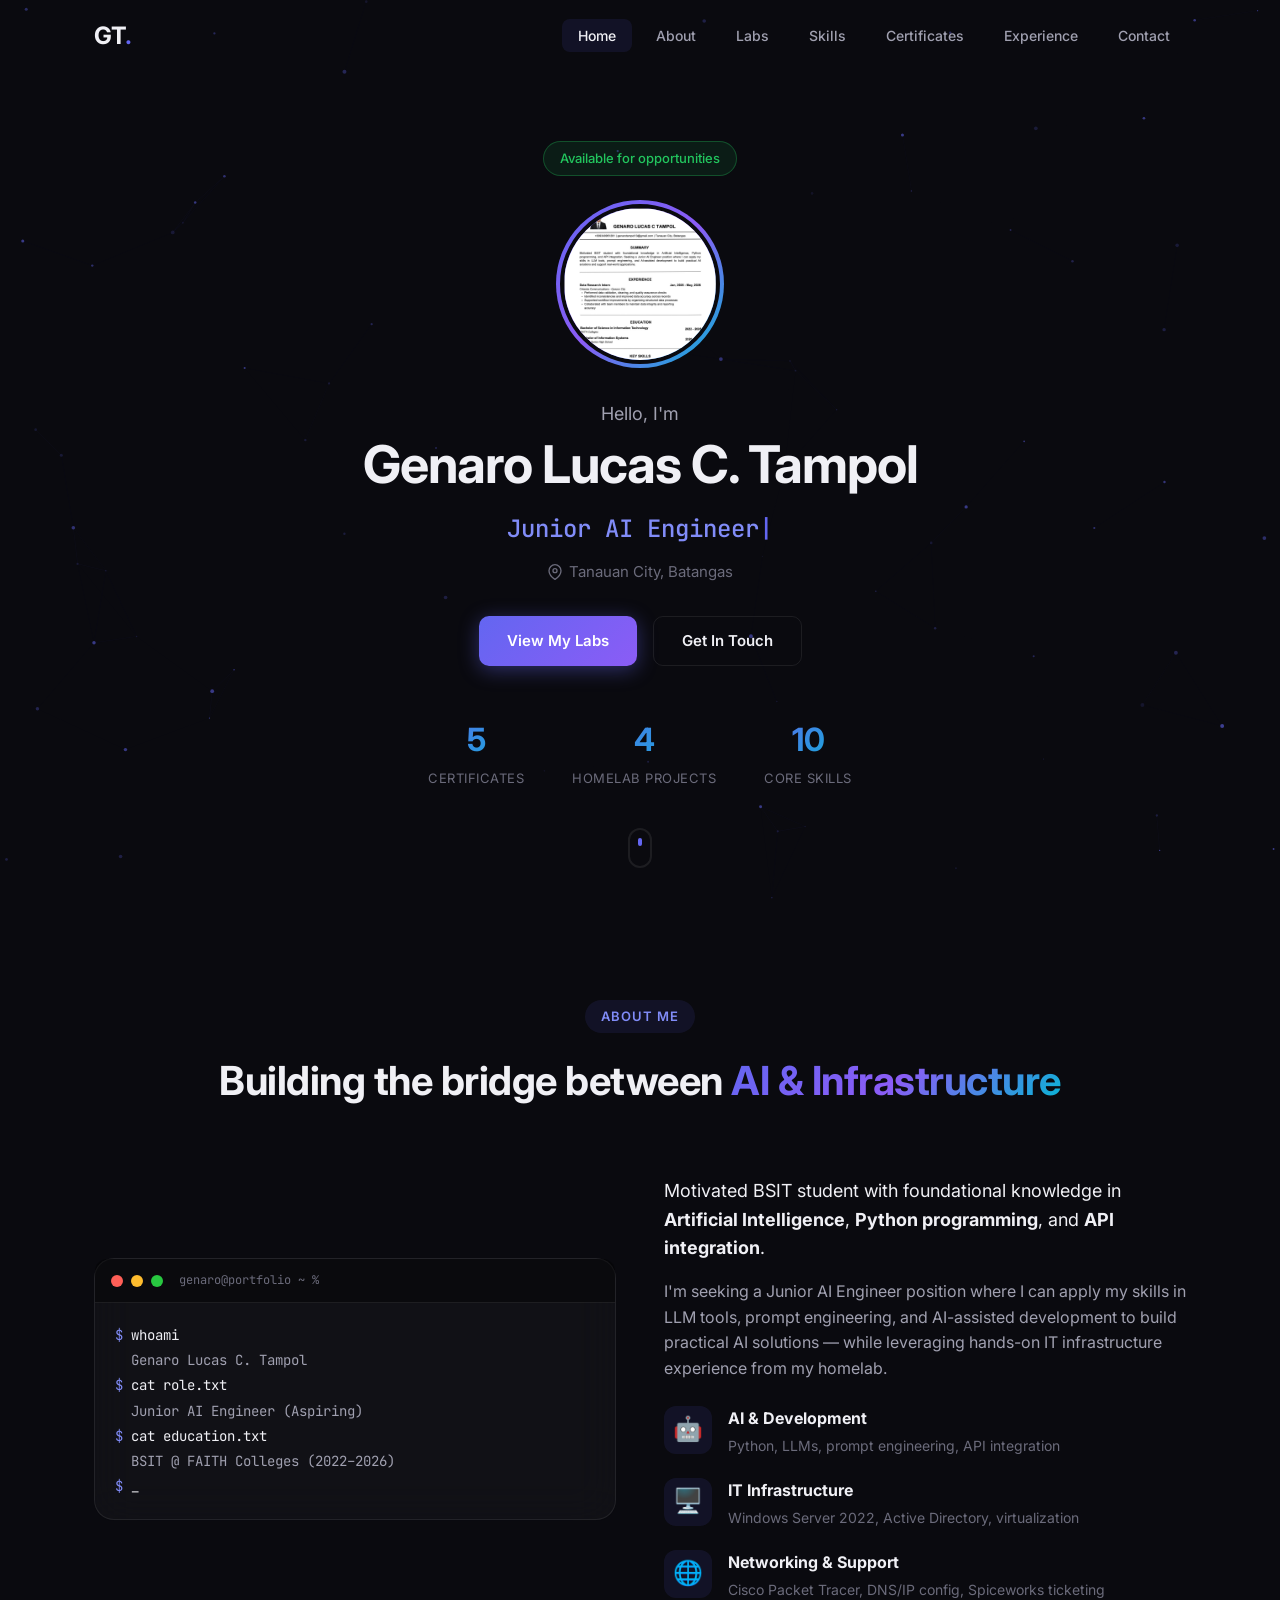
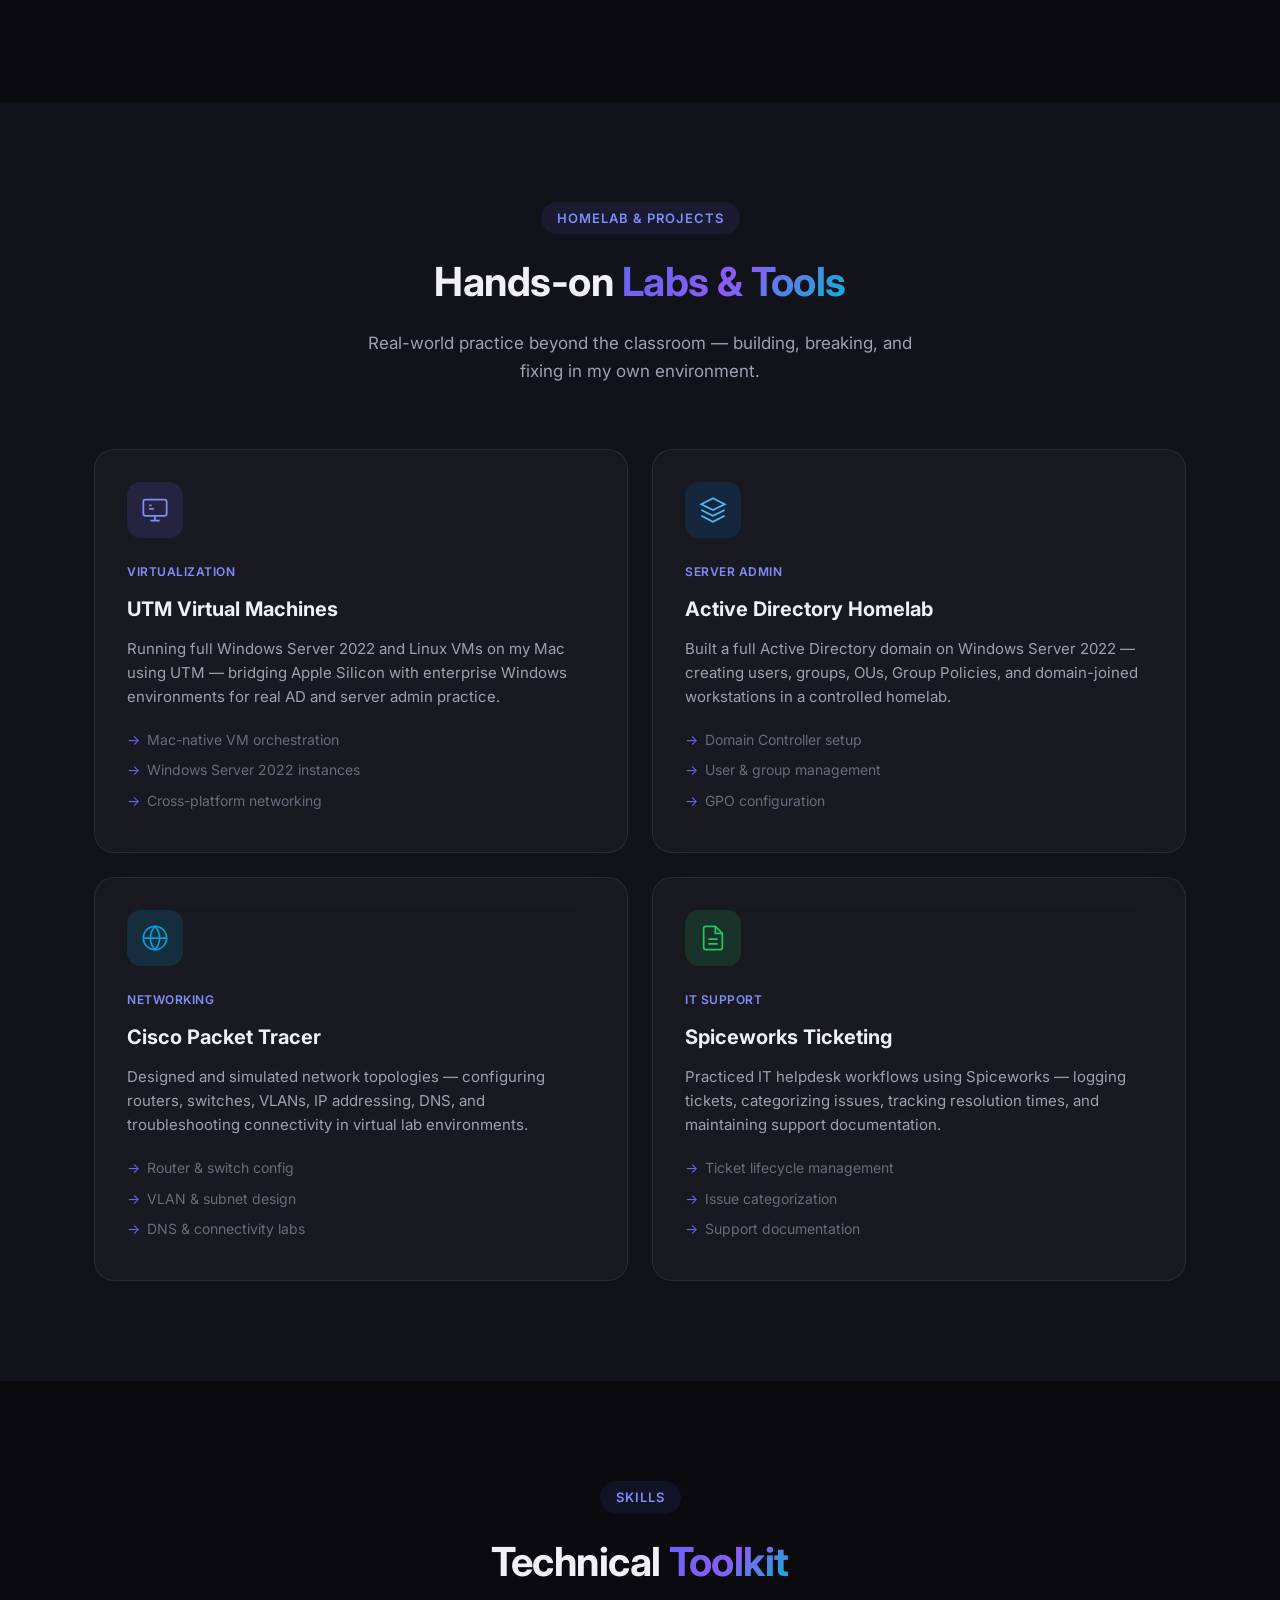
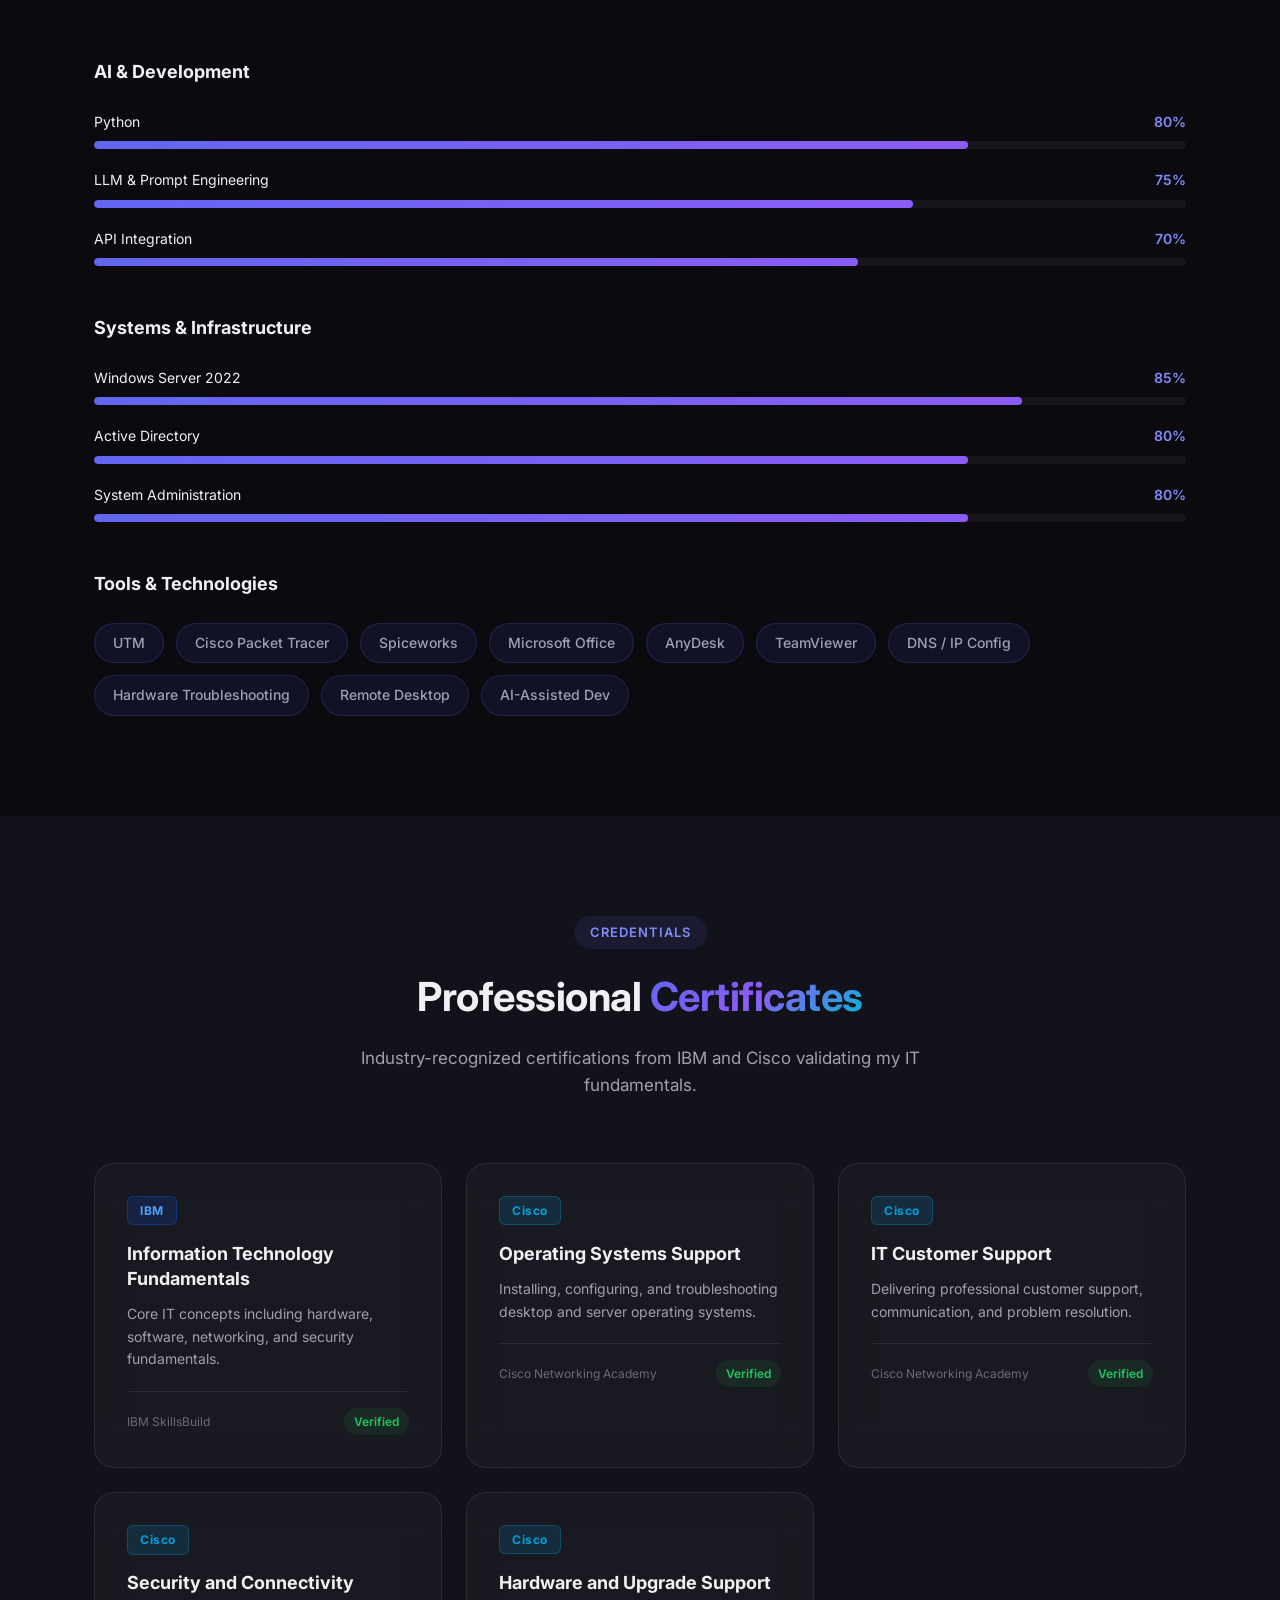
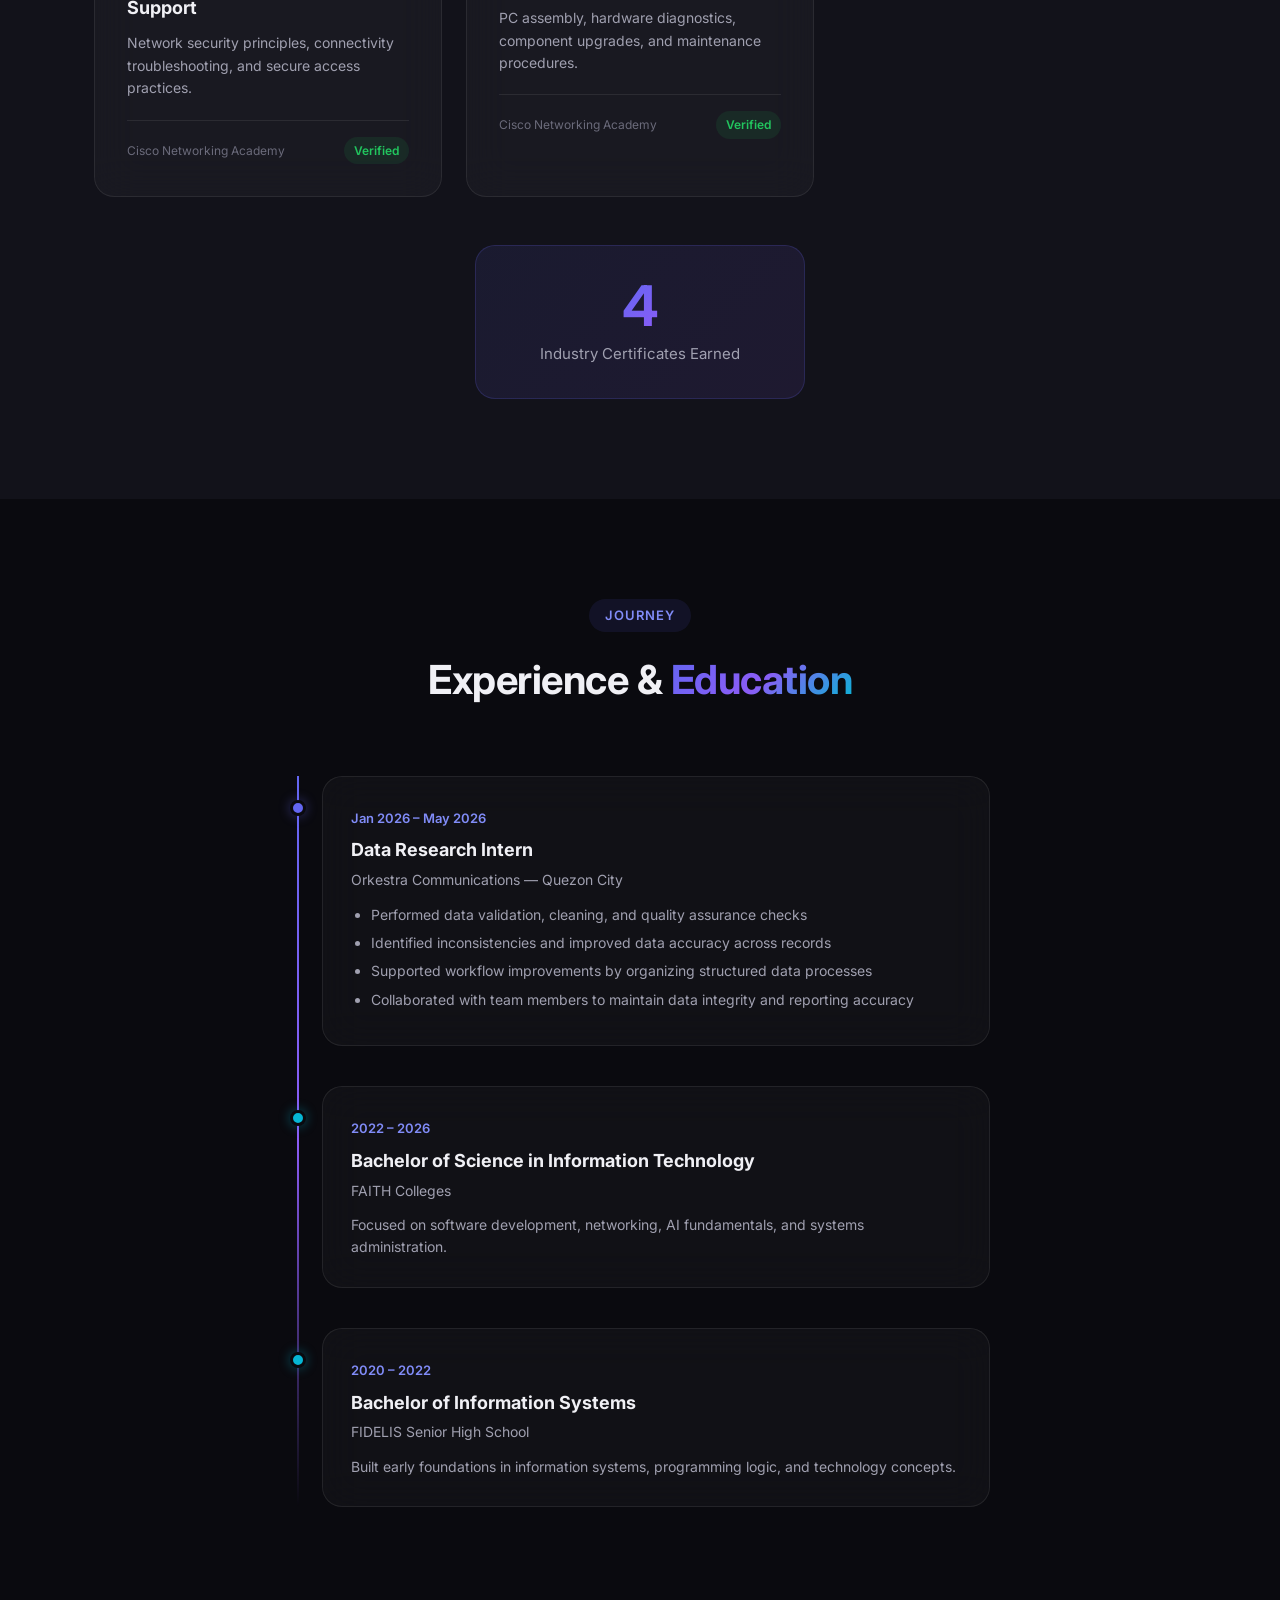
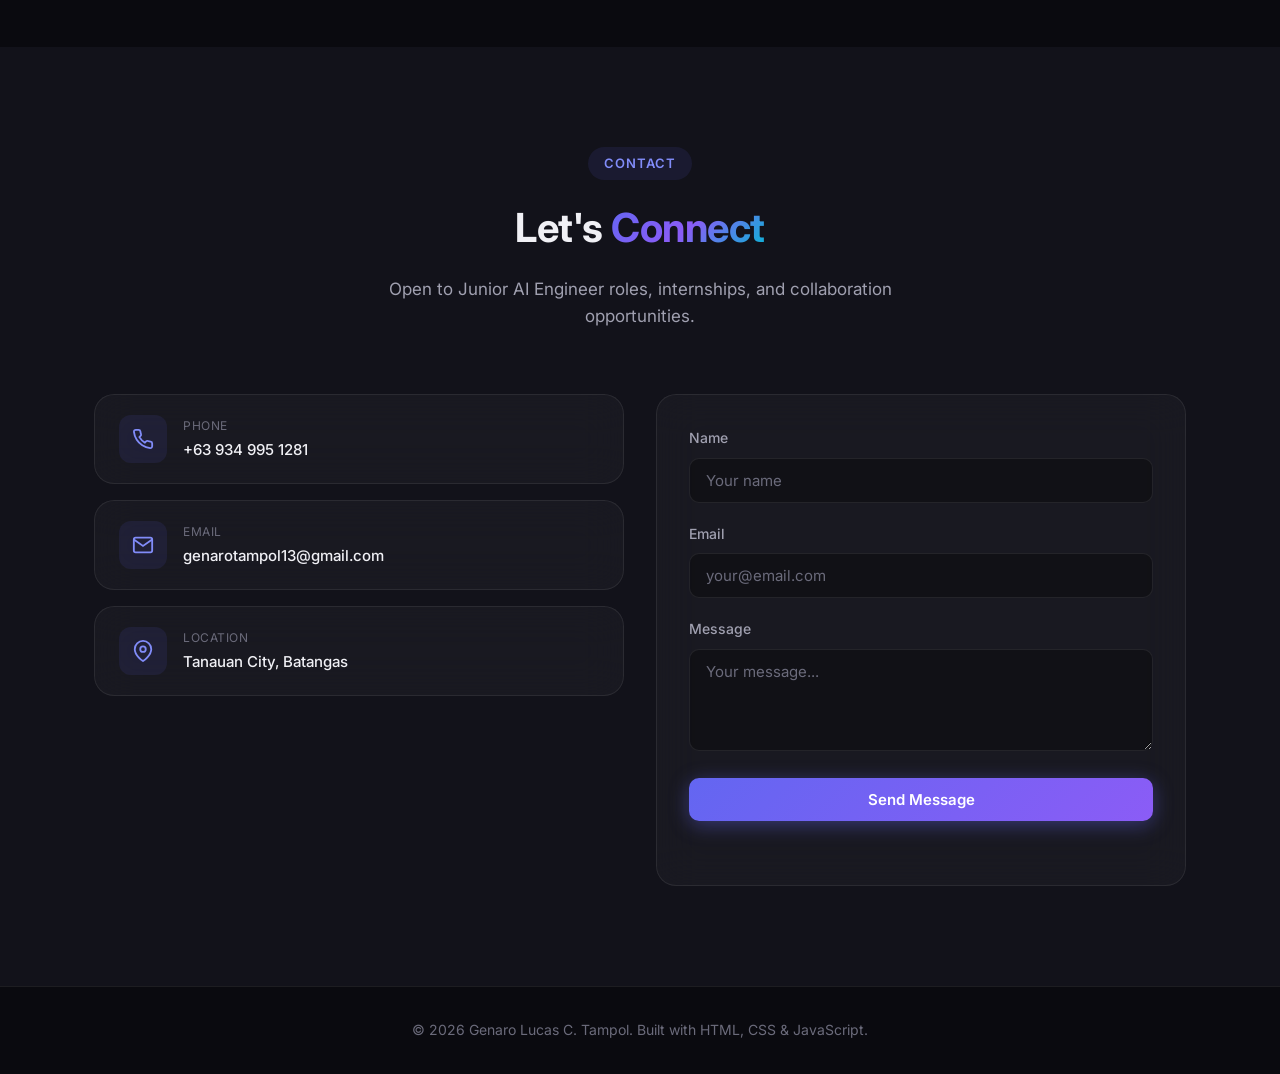
==== index.html @ b9c0cc59 "Add personal portfolio website. Portfolio for Junior AI Engineer role with homelab projects, certifi" ====
<!DOCTYPE html>
<html lang="en">
<head>
  <meta charset="UTF-8">
  <meta name="viewport" content="width=device-width, initial-scale=1.0">
  <meta name="description" content="Portfolio of Genaro Lucas C. Tampol — BSIT student & aspiring Junior AI Engineer specializing in AI, IT infrastructure, and homelab projects.">
  <title>Genaro Tampol | Junior AI Engineer</title>
  <link rel="preconnect" href="https://fonts.googleapis.com">
  <link rel="preconnect" href="https://fonts.gstatic.com" crossorigin>
  <link href="https://fonts.googleapis.com/css2?family=Inter:wght@300;400;500;600;700&family=JetBrains+Mono:wght@400;500&display=swap" rel="stylesheet">
  <link rel="stylesheet" href="css/style.css">
</head>
<body>
  <canvas id="particles" aria-hidden="true"></canvas>

  <nav class="navbar" id="navbar">
    <div class="nav-container">
      <a href="#home" class="nav-logo">GT<span class="accent">.</span></a>
      <button class="nav-toggle" id="navToggle" aria-label="Toggle navigation" aria-expanded="false">
        <span></span>
        <span></span>
        <span></span>
      </button>
      <ul class="nav-links" id="navLinks">
        <li><a href="#home" class="nav-link active">Home</a></li>
        <li><a href="#about" class="nav-link">About</a></li>
        <li><a href="#labs" class="nav-link">Labs</a></li>
        <li><a href="#skills" class="nav-link">Skills</a></li>
        <li><a href="#certificates" class="nav-link">Certificates</a></li>
        <li><a href="#experience" class="nav-link">Experience</a></li>
        <li><a href="#contact" class="nav-link">Contact</a></li>
      </ul>
    </div>
  </nav>

  <main>
    <!-- Hero -->
    <section id="home" class="hero">
      <div class="hero-content">
        <div class="hero-badge reveal">Available for opportunities</div>
        <div class="hero-profile reveal">
          <div class="profile-ring">
            <img src="images/profile.png" alt="Genaro Lucas C. Tampol" class="profile-img" width="160" height="160">
          </div>
        </div>
        <p class="hero-greeting reveal">Hello, I'm</p>
        <h1 class="hero-name reveal">Genaro Lucas C. Tampol</h1>
        <div class="hero-typed reveal">
          <span id="typedText"></span><span class="cursor">|</span>
        </div>
        <p class="hero-location reveal">
          <svg width="16" height="16" viewBox="0 0 24 24" fill="none" stroke="currentColor" stroke-width="2" aria-hidden="true"><path d="M21 10c0 7-9 13-9 13s-9-6-9-13a9 9 0 0 1 18 0z"/><circle cx="12" cy="10" r="3"/></svg>
          Tanauan City, Batangas
        </p>
        <div class="hero-cta reveal">
          <a href="#labs" class="btn btn-primary">View My Labs</a>
          <a href="#contact" class="btn btn-outline">Get In Touch</a>
        </div>
        <div class="hero-stats reveal">
          <div class="stat">
            <span class="stat-number" data-count="5">0</span>
            <span class="stat-label">Certificates</span>
          </div>
          <div class="stat">
            <span class="stat-number" data-count="4">0</span>
            <span class="stat-label">Homelab Projects</span>
          </div>
          <div class="stat">
            <span class="stat-number" data-count="10">0</span>
            <span class="stat-label">Core Skills</span>
          </div>
        </div>
      </div>
      <a href="#about" class="scroll-indicator" aria-label="Scroll to about section">
        <span></span>
      </a>
    </section>

    <!-- About -->
    <section id="about" class="section">
      <div class="container">
        <div class="section-header reveal">
          <span class="section-tag">About Me</span>
          <h2 class="section-title">Building the bridge between <span class="gradient-text">AI &amp; Infrastructure</span></h2>
        </div>
        <div class="about-grid">
          <div class="about-card glass reveal">
            <div class="terminal">
              <div class="terminal-header">
                <span class="dot red"></span>
                <span class="dot yellow"></span>
                <span class="dot green"></span>
                <span class="terminal-title">genaro@portfolio ~ %</span>
              </div>
              <div class="terminal-body" id="terminalBody">
                <p><span class="prompt">$</span> whoami</p>
                <p class="output">Genaro Lucas C. Tampol</p>
                <p><span class="prompt">$</span> cat role.txt</p>
                <p class="output">Junior AI Engineer (Aspiring)</p>
                <p><span class="prompt">$</span> cat education.txt</p>
                <p class="output">BSIT @ FAITH Colleges (2022–2026)</p>
                <p><span class="prompt">$</span> <span class="blink">_</span></p>
              </div>
            </div>
          </div>
          <div class="about-text reveal">
            <p class="lead">
              Motivated BSIT student with foundational knowledge in <strong>Artificial Intelligence</strong>,
              <strong>Python programming</strong>, and <strong>API integration</strong>.
            </p>
            <p>
              I'm seeking a Junior AI Engineer position where I can apply my skills in
              LLM tools, prompt engineering, and AI-assisted development to build practical
              AI solutions — while leveraging hands-on IT infrastructure experience from my homelab.
            </p>
            <div class="about-highlights">
              <div class="highlight-item">
                <div class="highlight-icon">🤖</div>
                <div>
                  <h4>AI &amp; Development</h4>
                  <p>Python, LLMs, prompt engineering, API integration</p>
                </div>
              </div>
              <div class="highlight-item">
                <div class="highlight-icon">🖥️</div>
                <div>
                  <h4>IT Infrastructure</h4>
                  <p>Windows Server 2022, Active Directory, virtualization</p>
                </div>
              </div>
              <div class="highlight-item">
                <div class="highlight-icon">🌐</div>
                <div>
                  <h4>Networking &amp; Support</h4>
                  <p>Cisco Packet Tracer, DNS/IP config, Spiceworks ticketing</p>
                </div>
              </div>
            </div>
          </div>
        </div>
      </div>
    </section>

    <!-- Labs / Projects -->
    <section id="labs" class="section section-alt">
      <div class="container">
        <div class="section-header reveal">
          <span class="section-tag">Homelab &amp; Projects</span>
          <h2 class="section-title">Hands-on <span class="gradient-text">Labs &amp; Tools</span></h2>
          <p class="section-desc">Real-world practice beyond the classroom — building, breaking, and fixing in my own environment.</p>
        </div>
        <div class="labs-grid">
          <article class="lab-card glass reveal" data-tilt>
            <div class="lab-icon utm">
              <svg viewBox="0 0 24 24" fill="none" stroke="currentColor" stroke-width="1.5" aria-hidden="true"><rect x="2" y="3" width="20" height="14" rx="2"/><path d="M8 21h8M12 17v4"/><path d="M7 8h2M7 11h4"/></svg>
            </div>
            <span class="lab-tag">Virtualization</span>
            <h3>UTM Virtual Machines</h3>
            <p>Running full Windows Server 2022 and Linux VMs on my Mac using UTM — bridging Apple Silicon with enterprise Windows environments for real AD and server admin practice.</p>
            <ul class="lab-features">
              <li>Mac-native VM orchestration</li>
              <li>Windows Server 2022 instances</li>
              <li>Cross-platform networking</li>
            </ul>
          </article>

          <article class="lab-card glass reveal" data-tilt>
            <div class="lab-icon ad">
              <svg viewBox="0 0 24 24" fill="none" stroke="currentColor" stroke-width="1.5" aria-hidden="true"><path d="M12 2L2 7l10 5 10-5-10-5z"/><path d="M2 17l10 5 10-5M2 12l10 5 10-5"/></svg>
            </div>
            <span class="lab-tag">Server Admin</span>
            <h3>Active Directory Homelab</h3>
            <p>Built a full Active Directory domain on Windows Server 2022 — creating users, groups, OUs, Group Policies, and domain-joined workstations in a controlled homelab.</p>
            <ul class="lab-features">
              <li>Domain Controller setup</li>
              <li>User &amp; group management</li>
              <li>GPO configuration</li>
            </ul>
          </article>

          <article class="lab-card glass reveal" data-tilt>
            <div class="lab-icon cisco">
              <svg viewBox="0 0 24 24" fill="none" stroke="currentColor" stroke-width="1.5" aria-hidden="true"><circle cx="12" cy="12" r="10"/><path d="M2 12h20M12 2a15.3 15.3 0 0 1 4 10 15.3 15.3 0 0 1-4 10 15.3 15.3 0 0 1-4-10 15.3 15.3 0 0 1 4-10z"/></svg>
            </div>
            <span class="lab-tag">Networking</span>
            <h3>Cisco Packet Tracer</h3>
            <p>Designed and simulated network topologies — configuring routers, switches, VLANs, IP addressing, DNS, and troubleshooting connectivity in virtual lab environments.</p>
            <ul class="lab-features">
              <li>Router &amp; switch config</li>
              <li>VLAN &amp; subnet design</li>
              <li>DNS &amp; connectivity labs</li>
            </ul>
          </article>

          <article class="lab-card glass reveal" data-tilt>
            <div class="lab-icon spiceworks">
              <svg viewBox="0 0 24 24" fill="none" stroke="currentColor" stroke-width="1.5" aria-hidden="true"><path d="M14 2H6a2 2 0 0 0-2 2v16a2 2 0 0 0 2 2h12a2 2 0 0 0 2-2V8z"/><polyline points="14 2 14 8 20 8"/><line x1="16" y1="13" x2="8" y2="13"/><line x1="16" y1="17" x2="8" y2="17"/></svg>
            </div>
            <span class="lab-tag">IT Support</span>
            <h3>Spiceworks Ticketing</h3>
            <p>Practiced IT helpdesk workflows using Spiceworks — logging tickets, categorizing issues, tracking resolution times, and maintaining support documentation.</p>
            <ul class="lab-features">
              <li>Ticket lifecycle management</li>
              <li>Issue categorization</li>
              <li>Support documentation</li>
            </ul>
          </article>
        </div>
      </div>
    </section>

    <!-- Skills -->
    <section id="skills" class="section">
      <div class="container">
        <div class="section-header reveal">
          <span class="section-tag">Skills</span>
          <h2 class="section-title">Technical <span class="gradient-text">Toolkit</span></h2>
        </div>
        <div class="skills-wrapper">
          <div class="skill-category reveal">
            <h3>AI &amp; Development</h3>
            <div class="skill-bars">
              <div class="skill-bar" data-skill="Python" data-percent="80">
                <div class="skill-info"><span>Python</span><span>80%</span></div>
                <div class="skill-track"><div class="skill-fill"></div></div>
              </div>
              <div class="skill-bar" data-skill="LLM & Prompt Engineering" data-percent="75">
                <div class="skill-info"><span>LLM &amp; Prompt Engineering</span><span>75%</span></div>
                <div class="skill-track"><div class="skill-fill"></div></div>
              </div>
              <div class="skill-bar" data-skill="API Integration" data-percent="70">
                <div class="skill-info"><span>API Integration</span><span>70%</span></div>
                <div class="skill-track"><div class="skill-fill"></div></div>
              </div>
            </div>
          </div>
          <div class="skill-category reveal">
            <h3>Systems &amp; Infrastructure</h3>
            <div class="skill-bars">
              <div class="skill-bar" data-skill="Windows Server 2022" data-percent="85">
                <div class="skill-info"><span>Windows Server 2022</span><span>85%</span></div>
                <div class="skill-track"><div class="skill-fill"></div></div>
              </div>
              <div class="skill-bar" data-skill="Active Directory" data-percent="80">
                <div class="skill-info"><span>Active Directory</span><span>80%</span></div>
                <div class="skill-track"><div class="skill-fill"></div></div>
              </div>
              <div class="skill-bar" data-skill="System Administration" data-percent="80">
                <div class="skill-info"><span>System Administration</span><span>80%</span></div>
                <div class="skill-track"><div class="skill-fill"></div></div>
              </div>
            </div>
          </div>
          <div class="skill-pills reveal">
            <h3>Tools &amp; Technologies</h3>
            <div class="pills">
              <span class="pill">UTM</span>
              <span class="pill">Cisco Packet Tracer</span>
              <span class="pill">Spiceworks</span>
              <span class="pill">Microsoft Office</span>
              <span class="pill">AnyDesk</span>
              <span class="pill">TeamViewer</span>
              <span class="pill">DNS / IP Config</span>
              <span class="pill">Hardware Troubleshooting</span>
              <span class="pill">Remote Desktop</span>
              <span class="pill">AI-Assisted Dev</span>
            </div>
          </div>
        </div>
      </div>
    </section>

    <!-- Certificates -->
    <section id="certificates" class="section section-alt">
      <div class="container">
        <div class="section-header reveal">
          <span class="section-tag">Credentials</span>
          <h2 class="section-title">Professional <span class="gradient-text">Certificates</span></h2>
          <p class="section-desc">Industry-recognized certifications from IBM and Cisco validating my IT fundamentals.</p>
        </div>
        <div class="cert-grid">
          <article class="cert-card glass reveal" data-issuer="ibm">
            <div class="cert-badge ibm">IBM</div>
            <h3>Information Technology Fundamentals</h3>
            <p>Core IT concepts including hardware, software, networking, and security fundamentals.</p>
            <div class="cert-footer">
              <span class="cert-issuer">IBM SkillsBuild</span>
              <span class="cert-status">Verified</span>
            </div>
          </article>

          <article class="cert-card glass reveal" data-issuer="cisco">
            <div class="cert-badge cisco">Cisco</div>
            <h3>Operating Systems Support</h3>
            <p>Installing, configuring, and troubleshooting desktop and server operating systems.</p>
            <div class="cert-footer">
              <span class="cert-issuer">Cisco Networking Academy</span>
              <span class="cert-status">Verified</span>
            </div>
          </article>

          <article class="cert-card glass reveal" data-issuer="cisco">
            <div class="cert-badge cisco">Cisco</div>
            <h3>IT Customer Support</h3>
            <p>Delivering professional customer support, communication, and problem resolution.</p>
            <div class="cert-footer">
              <span class="cert-issuer">Cisco Networking Academy</span>
              <span class="cert-status">Verified</span>
            </div>
          </article>

          <article class="cert-card glass reveal" data-issuer="cisco">
            <div class="cert-badge cisco">Cisco</div>
            <h3>Security and Connectivity Support</h3>
            <p>Network security principles, connectivity troubleshooting, and secure access practices.</p>
            <div class="cert-footer">
              <span class="cert-issuer">Cisco Networking Academy</span>
              <span class="cert-status">Verified</span>
            </div>
          </article>

          <article class="cert-card glass reveal" data-issuer="cisco">
            <div class="cert-badge cisco">Cisco</div>
            <h3>Hardware and Upgrade Support</h3>
            <p>PC assembly, hardware diagnostics, component upgrades, and maintenance procedures.</p>
            <div class="cert-footer">
              <span class="cert-issuer">Cisco Networking Academy</span>
              <span class="cert-status">Verified</span>
            </div>
          </article>
        </div>
        <div class="cert-counter reveal">
          <div class="cert-counter-inner">
            <span class="cert-counter-number" data-count="5">0</span>
            <span class="cert-counter-label">Industry Certificates Earned</span>
          </div>
        </div>
      </div>
    </section>

    <!-- Experience & Education -->
    <section id="experience" class="section">
      <div class="container">
        <div class="section-header reveal">
          <span class="section-tag">Journey</span>
          <h2 class="section-title">Experience &amp; <span class="gradient-text">Education</span></h2>
        </div>
        <div class="timeline">
          <article class="timeline-item reveal">
            <div class="timeline-dot"></div>
            <div class="timeline-content glass">
              <span class="timeline-date">Jan 2026 – May 2026</span>
              <h3>Data Research Intern</h3>
              <p class="timeline-org">Orkestra Communications — Quezon City</p>
              <ul>
                <li>Performed data validation, cleaning, and quality assurance checks</li>
                <li>Identified inconsistencies and improved data accuracy across records</li>
                <li>Supported workflow improvements by organizing structured data processes</li>
                <li>Collaborated with team members to maintain data integrity and reporting accuracy</li>
              </ul>
            </div>
          </article>

          <article class="timeline-item reveal">
            <div class="timeline-dot edu"></div>
            <div class="timeline-content glass">
              <span class="timeline-date">2022 – 2026</span>
              <h3>Bachelor of Science in Information Technology</h3>
              <p class="timeline-org">FAITH Colleges</p>
              <p>Focused on software development, networking, AI fundamentals, and systems administration.</p>
            </div>
          </article>

          <article class="timeline-item reveal">
            <div class="timeline-dot edu"></div>
            <div class="timeline-content glass">
              <span class="timeline-date">2020 – 2022</span>
              <h3>Bachelor of Information Systems</h3>
              <p class="timeline-org">FIDELIS Senior High School</p>
              <p>Built early foundations in information systems, programming logic, and technology concepts.</p>
            </div>
          </article>
        </div>
      </div>
    </section>

    <!-- Contact -->
    <section id="contact" class="section section-alt">
      <div class="container">
        <div class="section-header reveal">
          <span class="section-tag">Contact</span>
          <h2 class="section-title">Let's <span class="gradient-text">Connect</span></h2>
          <p class="section-desc">Open to Junior AI Engineer roles, internships, and collaboration opportunities.</p>
        </div>
        <div class="contact-grid">
          <div class="contact-info reveal">
            <a href="tel:+639349951281" class="contact-card glass">
              <div class="contact-icon">
                <svg viewBox="0 0 24 24" fill="none" stroke="currentColor" stroke-width="2" aria-hidden="true"><path d="M22 16.92v3a2 2 0 0 1-2.18 2 19.79 19.79 0 0 1-8.63-3.07 19.5 19.5 0 0 1-6-6 19.79 19.79 0 0 1-3.07-8.67A2 2 0 0 1 4.11 2h3a2 2 0 0 1 2 1.72c.127.96.361 1.903.7 2.81a2 2 0 0 1-.45 2.11L8.09 9.91a16 16 0 0 0 6 6l1.27-1.27a2 2 0 0 1 2.11-.45c.907.339 1.85.573 2.81.7A2 2 0 0 1 22 16.92z"/></svg>
              </div>
              <div>
                <span class="contact-label">Phone</span>
                <span class="contact-value">+63 934 995 1281</span>
              </div>
            </a>
            <a href="mailto:genarotampol13@gmail.com" class="contact-card glass">
              <div class="contact-icon">
                <svg viewBox="0 0 24 24" fill="none" stroke="currentColor" stroke-width="2" aria-hidden="true"><path d="M4 4h16c1.1 0 2 .9 2 2v12c0 1.1-.9 2-2 2H4c-1.1 0-2-.9-2-2V6c0-1.1.9-2 2-2z"/><polyline points="22,6 12,13 2,6"/></svg>
              </div>
              <div>
                <span class="contact-label">Email</span>
                <span class="contact-value">genarotampol13@gmail.com</span>
              </div>
            </a>
            <div class="contact-card glass">
              <div class="contact-icon">
                <svg viewBox="0 0 24 24" fill="none" stroke="currentColor" stroke-width="2" aria-hidden="true"><path d="M21 10c0 7-9 13-9 13s-9-6-9-13a9 9 0 0 1 18 0z"/><circle cx="12" cy="10" r="3"/></svg>
              </div>
              <div>
                <span class="contact-label">Location</span>
                <span class="contact-value">Tanauan City, Batangas</span>
              </div>
            </div>
          </div>
          <form class="contact-form glass reveal" id="contactForm" novalidate>
            <div class="form-group">
              <label for="name">Name</label>
              <input type="text" id="name" name="name" placeholder="Your name" required autocomplete="name">
            </div>
            <div class="form-group">
              <label for="email">Email</label>
              <input type="email" id="email" name="email" placeholder="your@email.com" required autocomplete="email">
            </div>
            <div class="form-group">
              <label for="message">Message</label>
              <textarea id="message" name="message" rows="4" placeholder="Your message..." required></textarea>
            </div>
            <button type="submit" class="btn btn-primary btn-full">Send Message</button>
            <p class="form-status" id="formStatus" role="status" aria-live="polite"></p>
          </form>
        </div>
      </div>
    </section>
  </main>

  <footer class="footer">
    <div class="container">
      <p>&copy; 2026 Genaro Lucas C. Tampol. Built with HTML, CSS &amp; JavaScript.</p>
    </div>
  </footer>

  <script src="js/main.js"></script>
</body>
</html>
---- css/style.css ----
/* ===== CSS Variables ===== */
:root {
  --bg-primary: #0a0a0f;
  --bg-secondary: #12121a;
  --bg-card: rgba(255, 255, 255, 0.03);
  --border: rgba(255, 255, 255, 0.08);
  --text-primary: #f0f0f5;
  --text-secondary: #a0a0b0;
  --text-muted: #6b6b7b;
  --accent: #6366f1;
  --accent-light: #818cf8;
  --accent-glow: rgba(99, 102, 241, 0.4);
  --gradient-1: #6366f1;
  --gradient-2: #8b5cf6;
  --gradient-3: #06b6d4;
  --ibm-blue: #0f62fe;
  --cisco-blue: #049fd9;
  --success: #22c55e;
  --font-sans: 'Inter', -apple-system, BlinkMacSystemFont, sans-serif;
  --font-mono: 'JetBrains Mono', monospace;
  --radius: 12px;
  --radius-lg: 20px;
  --transition: 0.3s cubic-bezier(0.4, 0, 0.2, 1);
  --nav-height: 72px;
}

/* ===== Reset ===== */
*,
*::before,
*::after {
  margin: 0;
  padding: 0;
  box-sizing: border-box;
}

html {
  scroll-behavior: smooth;
  scroll-padding-top: var(--nav-height);
}

body {
  font-family: var(--font-sans);
  background: var(--bg-primary);
  color: var(--text-primary);
  line-height: 1.6;
  overflow-x: hidden;
}

img {
  max-width: 100%;
  height: auto;
  display: block;
}

a {
  color: inherit;
  text-decoration: none;
}

ul {
  list-style: none;
}

button {
  font-family: inherit;
  cursor: pointer;
  border: none;
  background: none;
}

/* ===== Particle Canvas ===== */
#particles {
  position: fixed;
  top: 0;
  left: 0;
  width: 100%;
  height: 100%;
  z-index: 0;
  pointer-events: none;
}

/* ===== Utility ===== */
.container {
  max-width: 1140px;
  margin: 0 auto;
  padding: 0 24px;
}

.glass {
  background: var(--bg-card);
  backdrop-filter: blur(20px);
  -webkit-backdrop-filter: blur(20px);
  border: 1px solid var(--border);
  border-radius: var(--radius-lg);
}

.gradient-text {
  background: linear-gradient(135deg, var(--gradient-1), var(--gradient-2), var(--gradient-3));
  -webkit-background-clip: text;
  -webkit-text-fill-color: transparent;
  background-clip: text;
}

.accent {
  color: var(--accent);
}

/* ===== Navbar ===== */
.navbar {
  position: fixed;
  top: 0;
  left: 0;
  right: 0;
  z-index: 1000;
  height: var(--nav-height);
  transition: var(--transition);
}

.navbar.scrolled {
  background: rgba(10, 10, 15, 0.85);
  backdrop-filter: blur(20px);
  -webkit-backdrop-filter: blur(20px);
  border-bottom: 1px solid var(--border);
}

.nav-container {
  max-width: 1140px;
  margin: 0 auto;
  padding: 0 24px;
  height: 100%;
  display: flex;
  align-items: center;
  justify-content: space-between;
}

.nav-logo {
  font-size: 1.5rem;
  font-weight: 700;
  letter-spacing: -0.5px;
}

.nav-links {
  display: flex;
  gap: 8px;
}

.nav-link {
  padding: 8px 16px;
  font-size: 0.875rem;
  font-weight: 500;
  color: var(--text-secondary);
  border-radius: 8px;
  transition: var(--transition);
}

.nav-link:hover,
.nav-link.active {
  color: var(--text-primary);
  background: rgba(99, 102, 241, 0.1);
}

.nav-toggle {
  display: none;
  flex-direction: column;
  gap: 5px;
  padding: 8px;
}

.nav-toggle span {
  display: block;
  width: 24px;
  height: 2px;
  background: var(--text-primary);
  border-radius: 2px;
  transition: var(--transition);
}

.nav-toggle.active span:nth-child(1) {
  transform: rotate(45deg) translate(5px, 5px);
}

.nav-toggle.active span:nth-child(2) {
  opacity: 0;
}

.nav-toggle.active span:nth-child(3) {
  transform: rotate(-45deg) translate(5px, -5px);
}

/* ===== Buttons ===== */
.btn {
  display: inline-flex;
  align-items: center;
  justify-content: center;
  padding: 12px 28px;
  font-size: 0.9375rem;
  font-weight: 600;
  border-radius: 10px;
  transition: var(--transition);
}

.btn-primary {
  background: linear-gradient(135deg, var(--gradient-1), var(--gradient-2));
  color: white;
  box-shadow: 0 4px 20px var(--accent-glow);
}

.btn-primary:hover {
  transform: translateY(-2px);
  box-shadow: 0 8px 30px var(--accent-glow);
}

.btn-outline {
  border: 1px solid var(--border);
  color: var(--text-primary);
  background: transparent;
}

.btn-outline:hover {
  border-color: var(--accent);
  background: rgba(99, 102, 241, 0.1);
}

.btn-full {
  width: 100%;
}

/* ===== Hero ===== */
.hero {
  position: relative;
  z-index: 1;
  min-height: 100vh;
  display: flex;
  align-items: center;
  justify-content: center;
  text-align: center;
  padding: calc(var(--nav-height) + 40px) 24px 80px;
}

.hero-content {
  max-width: 720px;
}

.hero-badge {
  display: inline-block;
  padding: 6px 16px;
  font-size: 0.8125rem;
  font-weight: 500;
  color: var(--success);
  background: rgba(34, 197, 94, 0.1);
  border: 1px solid rgba(34, 197, 94, 0.3);
  border-radius: 50px;
  margin-bottom: 24px;
}

.hero-profile {
  margin-bottom: 24px;
}

.profile-ring {
  display: inline-block;
  padding: 4px;
  border-radius: 50%;
  background: linear-gradient(135deg, var(--gradient-1), var(--gradient-2), var(--gradient-3));
  animation: ring-pulse 3s ease-in-out infinite;
}

.profile-img {
  width: 160px;
  height: 160px;
  border-radius: 50%;
  object-fit: cover;
  object-position: top center;
  border: 4px solid var(--bg-primary);
}

@keyframes ring-pulse {
  0%, 100% { box-shadow: 0 0 20px var(--accent-glow); }
  50% { box-shadow: 0 0 40px rgba(139, 92, 246, 0.5); }
}

.hero-greeting {
  font-size: 1.125rem;
  color: var(--text-secondary);
  margin-bottom: 8px;
}

.hero-name {
  font-size: clamp(2rem, 5vw, 3.25rem);
  font-weight: 700;
  letter-spacing: -1px;
  line-height: 1.1;
  margin-bottom: 16px;
}

.hero-typed {
  font-size: clamp(1.125rem, 3vw, 1.5rem);
  font-weight: 500;
  color: var(--accent-light);
  font-family: var(--font-mono);
  min-height: 2rem;
  margin-bottom: 12px;
}

.cursor {
  animation: blink 1s step-end infinite;
  color: var(--accent);
}

@keyframes blink {
  50% { opacity: 0; }
}

.hero-location {
  display: flex;
  align-items: center;
  justify-content: center;
  gap: 6px;
  font-size: 0.9375rem;
  color: var(--text-muted);
  margin-bottom: 32px;
}

.hero-cta {
  display: flex;
  gap: 16px;
  justify-content: center;
  flex-wrap: wrap;
  margin-bottom: 48px;
}

.hero-stats {
  display: flex;
  justify-content: center;
  gap: 48px;
}

.stat {
  text-align: center;
}

.stat-number {
  display: block;
  font-size: 2rem;
  font-weight: 700;
  background: linear-gradient(135deg, var(--gradient-1), var(--gradient-3));
  -webkit-background-clip: text;
  -webkit-text-fill-color: transparent;
  background-clip: text;
}

.stat-label {
  font-size: 0.8125rem;
  color: var(--text-muted);
  text-transform: uppercase;
  letter-spacing: 0.5px;
}

.scroll-indicator {
  position: absolute;
  bottom: 32px;
  left: 50%;
  transform: translateX(-50%);
  width: 24px;
  height: 40px;
  border: 2px solid var(--border);
  border-radius: 12px;
}

.scroll-indicator span {
  display: block;
  width: 4px;
  height: 8px;
  background: var(--accent);
  border-radius: 2px;
  margin: 8px auto 0;
  animation: scroll-bounce 2s infinite;
}

@keyframes scroll-bounce {
  0%, 100% { transform: translateY(0); opacity: 1; }
  50% { transform: translateY(8px); opacity: 0.3; }
}

/* ===== Sections ===== */
.section {
  position: relative;
  z-index: 1;
  padding: 100px 0;
}

.section-alt {
  background: var(--bg-secondary);
}

.section-header {
  text-align: center;
  margin-bottom: 64px;
}

.section-tag {
  display: inline-block;
  padding: 6px 16px;
  font-size: 0.8125rem;
  font-weight: 600;
  color: var(--accent-light);
  background: rgba(99, 102, 241, 0.1);
  border-radius: 50px;
  margin-bottom: 16px;
  text-transform: uppercase;
  letter-spacing: 1px;
}

.section-title {
  font-size: clamp(1.75rem, 4vw, 2.5rem);
  font-weight: 700;
  letter-spacing: -0.5px;
  margin-bottom: 16px;
}

.section-desc {
  max-width: 560px;
  margin: 0 auto;
  color: var(--text-secondary);
  font-size: 1.0625rem;
}

/* ===== Reveal Animation ===== */
.reveal {
  opacity: 0;
  transform: translateY(30px);
  transition: opacity 0.6s ease, transform 0.6s ease;
}

.reveal.visible {
  opacity: 1;
  transform: translateY(0);
}

/* ===== About ===== */
.about-grid {
  display: grid;
  grid-template-columns: 1fr 1fr;
  gap: 48px;
  align-items: center;
}

.terminal {
  border-radius: var(--radius);
  overflow: hidden;
  font-family: var(--font-mono);
  font-size: 0.875rem;
}

.terminal-header {
  display: flex;
  align-items: center;
  gap: 8px;
  padding: 12px 16px;
  background: rgba(0, 0, 0, 0.4);
  border-bottom: 1px solid var(--border);
}

.dot {
  width: 12px;
  height: 12px;
  border-radius: 50%;
}

.dot.red { background: #ff5f57; }
.dot.yellow { background: #febc2e; }
.dot.green { background: #28c840; }

.terminal-title {
  margin-left: 8px;
  font-size: 0.75rem;
  color: var(--text-muted);
}

.terminal-body {
  padding: 20px;
  line-height: 1.8;
}

.prompt {
  color: var(--accent-light);
}

.output {
  color: var(--text-secondary);
  padding-left: 16px;
}

.blink {
  animation: blink 1s step-end infinite;
}

.about-text .lead {
  font-size: 1.125rem;
  margin-bottom: 16px;
  color: var(--text-primary);
}

.about-text p {
  color: var(--text-secondary);
  margin-bottom: 24px;
}

.about-highlights {
  display: flex;
  flex-direction: column;
  gap: 20px;
}

.highlight-item {
  display: flex;
  gap: 16px;
  align-items: flex-start;
}

.highlight-icon {
  font-size: 1.5rem;
  flex-shrink: 0;
  width: 48px;
  height: 48px;
  display: flex;
  align-items: center;
  justify-content: center;
  background: rgba(99, 102, 241, 0.1);
  border-radius: 12px;
}

.highlight-item h4 {
  font-size: 1rem;
  margin-bottom: 4px;
}

.highlight-item p {
  font-size: 0.875rem;
  color: var(--text-muted);
  margin: 0;
}

/* ===== Labs ===== */
.labs-grid {
  display: grid;
  grid-template-columns: repeat(2, 1fr);
  gap: 24px;
}

.lab-card {
  padding: 32px;
  transition: var(--transition);
  position: relative;
  overflow: hidden;
}

.lab-card::before {
  content: '';
  position: absolute;
  top: 0;
  left: 0;
  right: 0;
  height: 3px;
  background: linear-gradient(90deg, var(--gradient-1), var(--gradient-2));
  opacity: 0;
  transition: var(--transition);
}

.lab-card:hover {
  transform: translateY(-4px);
  border-color: rgba(99, 102, 241, 0.3);
  box-shadow: 0 20px 40px rgba(0, 0, 0, 0.3);
}

.lab-card:hover::before {
  opacity: 1;
}

.lab-icon {
  width: 56px;
  height: 56px;
  border-radius: 14px;
  display: flex;
  align-items: center;
  justify-content: center;
  margin-bottom: 20px;
}

.lab-icon svg {
  width: 28px;
  height: 28px;
}

.lab-icon.utm {
  background: rgba(99, 102, 241, 0.15);
  color: var(--accent-light);
}

.lab-icon.ad {
  background: rgba(0, 120, 212, 0.15);
  color: #4db8ff;
}

.lab-icon.cisco {
  background: rgba(4, 159, 217, 0.15);
  color: var(--cisco-blue);
}

.lab-icon.spiceworks {
  background: rgba(34, 197, 94, 0.15);
  color: var(--success);
}

.lab-tag {
  display: inline-block;
  font-size: 0.75rem;
  font-weight: 600;
  text-transform: uppercase;
  letter-spacing: 0.5px;
  color: var(--accent-light);
  margin-bottom: 12px;
}

.lab-card h3 {
  font-size: 1.25rem;
  margin-bottom: 12px;
}

.lab-card > p {
  color: var(--text-secondary);
  font-size: 0.9375rem;
  margin-bottom: 20px;
}

.lab-features li {
  position: relative;
  padding-left: 20px;
  font-size: 0.875rem;
  color: var(--text-muted);
  margin-bottom: 8px;
}

.lab-features li::before {
  content: '→';
  position: absolute;
  left: 0;
  color: var(--accent);
}

/* ===== Skills ===== */
.skills-wrapper {
  display: grid;
  gap: 48px;
}

.skill-category h3,
.skill-pills h3 {
  font-size: 1.125rem;
  margin-bottom: 24px;
  color: var(--text-primary);
}

.skill-bars {
  display: flex;
  flex-direction: column;
  gap: 20px;
}

.skill-info {
  display: flex;
  justify-content: space-between;
  font-size: 0.875rem;
  margin-bottom: 8px;
}

.skill-info span:last-child {
  color: var(--accent-light);
  font-weight: 600;
}

.skill-track {
  height: 8px;
  background: rgba(255, 255, 255, 0.05);
  border-radius: 4px;
  overflow: hidden;
}

.skill-fill {
  height: 100%;
  width: 0;
  background: linear-gradient(90deg, var(--gradient-1), var(--gradient-2));
  border-radius: 4px;
  transition: width 1.2s cubic-bezier(0.4, 0, 0.2, 1);
}

.pills {
  display: flex;
  flex-wrap: wrap;
  gap: 12px;
}

.pill {
  padding: 8px 18px;
  font-size: 0.875rem;
  font-weight: 500;
  background: rgba(99, 102, 241, 0.1);
  border: 1px solid rgba(99, 102, 241, 0.2);
  border-radius: 50px;
  color: var(--text-secondary);
  transition: var(--transition);
  cursor: default;
}

.pill:hover {
  background: rgba(99, 102, 241, 0.2);
  color: var(--text-primary);
  transform: translateY(-2px);
}

/* ===== Certificates ===== */
.cert-grid {
  display: grid;
  grid-template-columns: repeat(auto-fit, minmax(300px, 1fr));
  gap: 24px;
  margin-bottom: 48px;
}

.cert-card {
  padding: 32px;
  transition: var(--transition);
  position: relative;
}

.cert-card:hover {
  transform: translateY(-6px) scale(1.02);
  border-color: rgba(99, 102, 241, 0.3);
  box-shadow: 0 20px 50px rgba(0, 0, 0, 0.4);
}

.cert-badge {
  display: inline-block;
  padding: 4px 12px;
  font-size: 0.75rem;
  font-weight: 700;
  letter-spacing: 0.5px;
  border-radius: 6px;
  margin-bottom: 16px;
}

.cert-badge.ibm {
  background: rgba(15, 98, 254, 0.15);
  color: #4d9fff;
  border: 1px solid rgba(15, 98, 254, 0.3);
}

.cert-badge.cisco {
  background: rgba(4, 159, 217, 0.15);
  color: var(--cisco-blue);
  border: 1px solid rgba(4, 159, 217, 0.3);
}

.cert-card h3 {
  font-size: 1.125rem;
  margin-bottom: 12px;
  line-height: 1.4;
}

.cert-card > p {
  font-size: 0.875rem;
  color: var(--text-secondary);
  margin-bottom: 20px;
  line-height: 1.6;
}

.cert-footer {
  display: flex;
  justify-content: space-between;
  align-items: center;
  padding-top: 16px;
  border-top: 1px solid var(--border);
}

.cert-issuer {
  font-size: 0.75rem;
  color: var(--text-muted);
}

.cert-status {
  font-size: 0.75rem;
  font-weight: 600;
  color: var(--success);
  padding: 4px 10px;
  background: rgba(34, 197, 94, 0.1);
  border-radius: 50px;
}

.cert-counter {
  text-align: center;
}

.cert-counter-inner {
  display: inline-flex;
  flex-direction: column;
  align-items: center;
  padding: 32px 64px;
  border-radius: var(--radius-lg);
  background: linear-gradient(135deg, rgba(99, 102, 241, 0.1), rgba(139, 92, 246, 0.1));
  border: 1px solid rgba(99, 102, 241, 0.2);
}

.cert-counter-number {
  font-size: 3.5rem;
  font-weight: 700;
  background: linear-gradient(135deg, var(--gradient-1), var(--gradient-2));
  -webkit-background-clip: text;
  -webkit-text-fill-color: transparent;
  background-clip: text;
  line-height: 1;
}

.cert-counter-label {
  font-size: 0.9375rem;
  color: var(--text-secondary);
  margin-top: 8px;
}

/* ===== Timeline ===== */
.timeline {
  position: relative;
  max-width: 700px;
  margin: 0 auto;
  padding-left: 32px;
}

.timeline::before {
  content: '';
  position: absolute;
  left: 7px;
  top: 0;
  bottom: 0;
  width: 2px;
  background: linear-gradient(to bottom, var(--gradient-1), var(--gradient-2), transparent);
}

.timeline-item {
  position: relative;
  margin-bottom: 40px;
}

.timeline-dot {
  position: absolute;
  left: -32px;
  top: 24px;
  width: 16px;
  height: 16px;
  border-radius: 50%;
  background: var(--accent);
  border: 3px solid var(--bg-primary);
  box-shadow: 0 0 12px var(--accent-glow);
}

.timeline-dot.edu {
  background: var(--gradient-3);
  box-shadow: 0 0 12px rgba(6, 182, 212, 0.4);
}

.timeline-content {
  padding: 28px;
}

.timeline-date {
  display: inline-block;
  font-size: 0.8125rem;
  font-weight: 600;
  color: var(--accent-light);
  margin-bottom: 8px;
}

.timeline-content h3 {
  font-size: 1.125rem;
  margin-bottom: 4px;
}

.timeline-org {
  font-size: 0.9375rem;
  color: var(--text-muted);
  margin-bottom: 12px;
}

.timeline-content ul {
  list-style: disc;
  padding-left: 20px;
}

.timeline-content li {
  font-size: 0.875rem;
  color: var(--text-secondary);
  margin-bottom: 6px;
}

.timeline-content > p {
  font-size: 0.875rem;
  color: var(--text-secondary);
}

/* ===== Contact ===== */
.contact-grid {
  display: grid;
  grid-template-columns: 1fr 1fr;
  gap: 32px;
  align-items: start;
}

.contact-info {
  display: flex;
  flex-direction: column;
  gap: 16px;
}

.contact-card {
  display: flex;
  align-items: center;
  gap: 16px;
  padding: 20px 24px;
  transition: var(--transition);
}

a.contact-card:hover {
  border-color: rgba(99, 102, 241, 0.3);
  transform: translateX(4px);
}

.contact-icon {
  width: 48px;
  height: 48px;
  display: flex;
  align-items: center;
  justify-content: center;
  background: rgba(99, 102, 241, 0.1);
  border-radius: 12px;
  flex-shrink: 0;
}

.contact-icon svg {
  width: 22px;
  height: 22px;
  color: var(--accent-light);
}

.contact-label {
  display: block;
  font-size: 0.75rem;
  color: var(--text-muted);
  text-transform: uppercase;
  letter-spacing: 0.5px;
  margin-bottom: 2px;
}

.contact-value {
  font-size: 0.9375rem;
  font-weight: 500;
}

.contact-form {
  padding: 32px;
}

.form-group {
  margin-bottom: 20px;
}

.form-group label {
  display: block;
  font-size: 0.875rem;
  font-weight: 500;
  margin-bottom: 8px;
  color: var(--text-secondary);
}

.form-group input,
.form-group textarea {
  width: 100%;
  padding: 12px 16px;
  font-family: inherit;
  font-size: 0.9375rem;
  color: var(--text-primary);
  background: rgba(0, 0, 0, 0.3);
  border: 1px solid var(--border);
  border-radius: 10px;
  transition: var(--transition);
  resize: vertical;
}

.form-group input:focus,
.form-group textarea:focus {
  outline: none;
  border-color: var(--accent);
  box-shadow: 0 0 0 3px var(--accent-glow);
}

.form-group input::placeholder,
.form-group textarea::placeholder {
  color: var(--text-muted);
}

.form-status {
  margin-top: 12px;
  font-size: 0.875rem;
  text-align: center;
  min-height: 1.25rem;
}

.form-status.success {
  color: var(--success);
}

.form-status.error {
  color: #ef4444;
}

/* ===== Footer ===== */
.footer {
  position: relative;
  z-index: 1;
  padding: 32px 0;
  text-align: center;
  border-top: 1px solid var(--border);
}

.footer p {
  font-size: 0.875rem;
  color: var(--text-muted);
}

/* ===== Responsive ===== */
@media (max-width: 900px) {
  .about-grid,
  .labs-grid,
  .contact-grid {
    grid-template-columns: 1fr;
  }

  .skills-wrapper {
    grid-template-columns: 1fr;
  }
}

@media (max-width: 768px) {
  .nav-toggle {
    display: flex;
  }

  .nav-links {
    position: fixed;
    top: var(--nav-height);
    left: 0;
    right: 0;
    flex-direction: column;
    background: rgba(10, 10, 15, 0.95);
    backdrop-filter: blur(20px);
    -webkit-backdrop-filter: blur(20px);
    padding: 16px 24px 24px;
    border-bottom: 1px solid var(--border);
    transform: translateY(-100%);
    opacity: 0;
    pointer-events: none;
    transition: var(--transition);
  }

  .nav-links.open {
    transform: translateY(0);
    opacity: 1;
    pointer-events: all;
  }

  .nav-link {
    padding: 12px 16px;
  }

  .hero-stats {
    gap: 24px;
  }

  .stat-number {
    font-size: 1.5rem;
  }

  .section {
    padding: 72px 0;
  }

  .section-header {
    margin-bottom: 40px;
  }

  .cert-grid {
    grid-template-columns: 1fr;
  }
}

@media (max-width: 480px) {
  .hero-cta {
    flex-direction: column;
    align-items: center;
  }

  .btn {
    width: 100%;
    max-width: 280px;
  }

  .hero-stats {
    flex-direction: column;
    gap: 16px;
  }

  .cert-counter-inner {
    padding: 24px 40px;
  }
}

/* ===== Reduced Motion ===== */
@media (prefers-reduced-motion: reduce) {
  *,
  *::before,
  *::after {
    animation-duration: 0.01ms !important;
    animation-iteration-count: 1 !important;
    transition-duration: 0.01ms !important;
  }

  .reveal {
    opacity: 1;
    transform: none;
  }

  html {
    scroll-behavior: auto;
  }
}
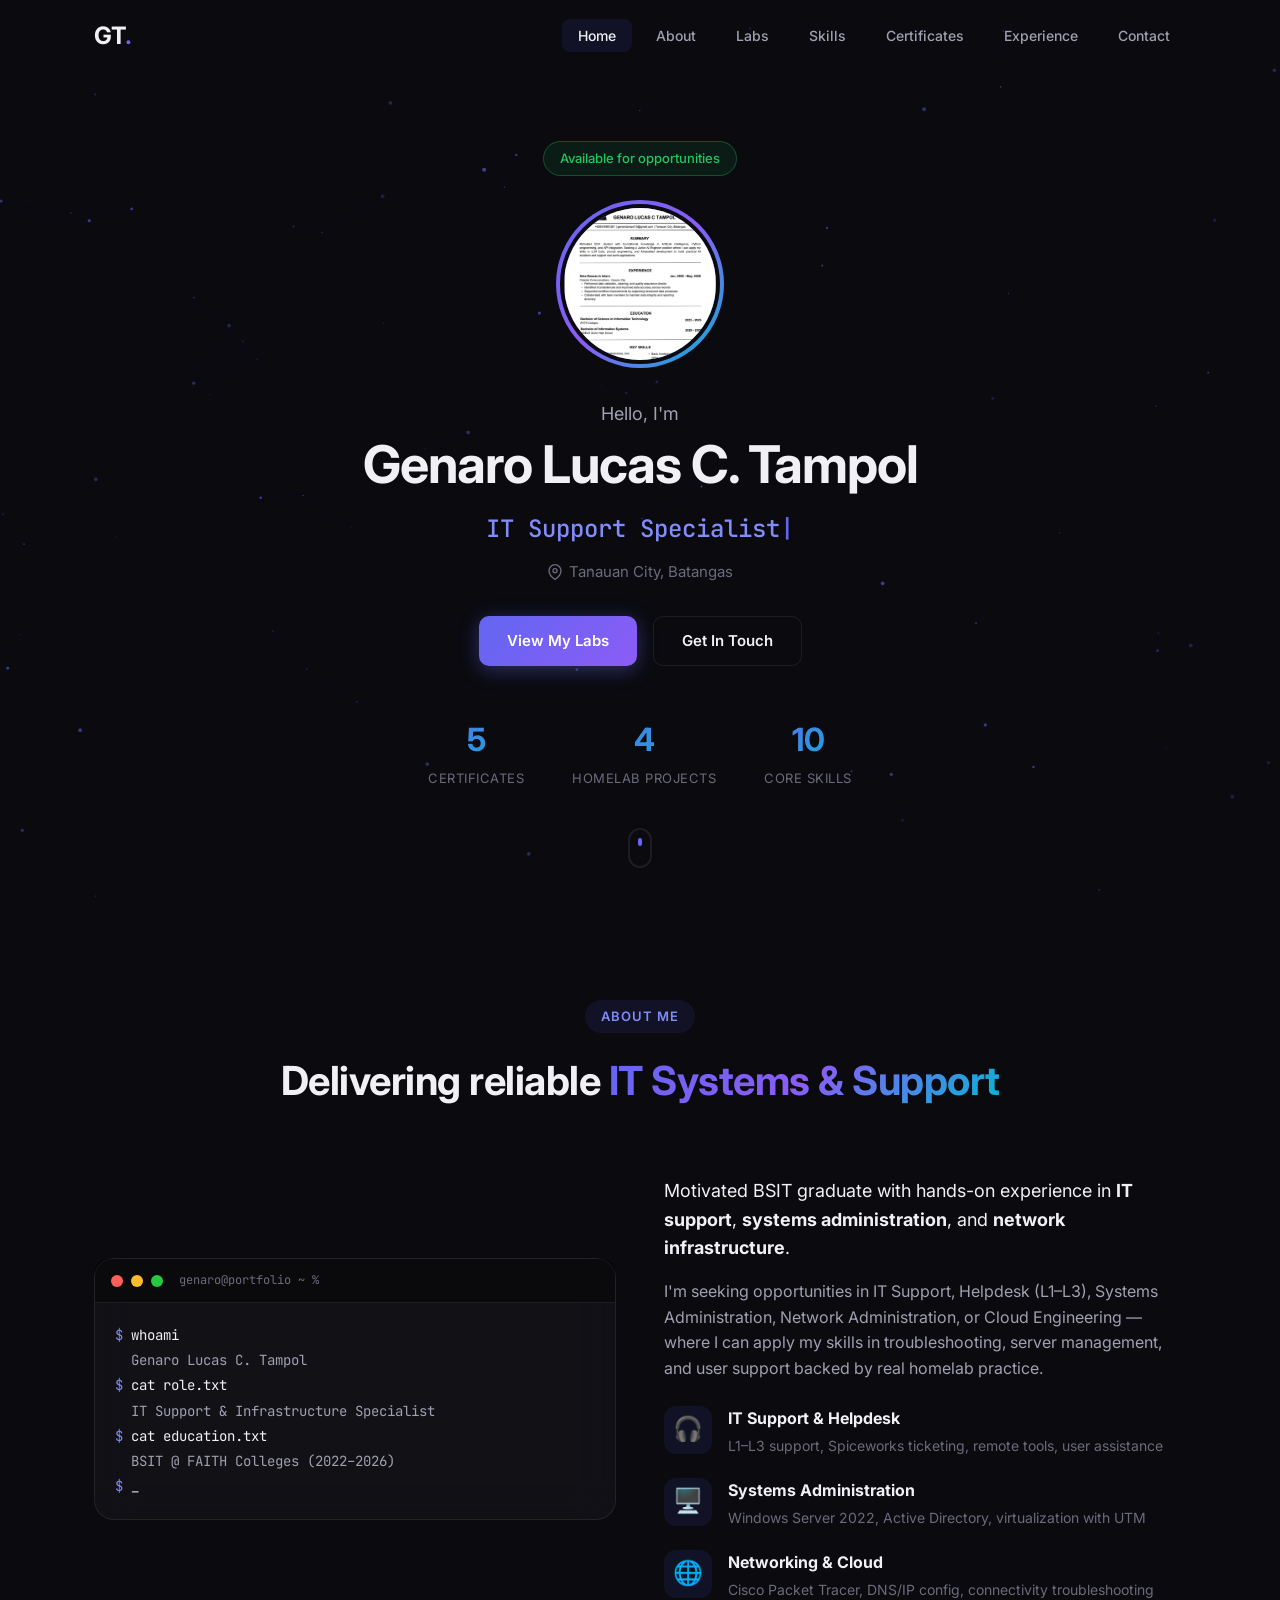
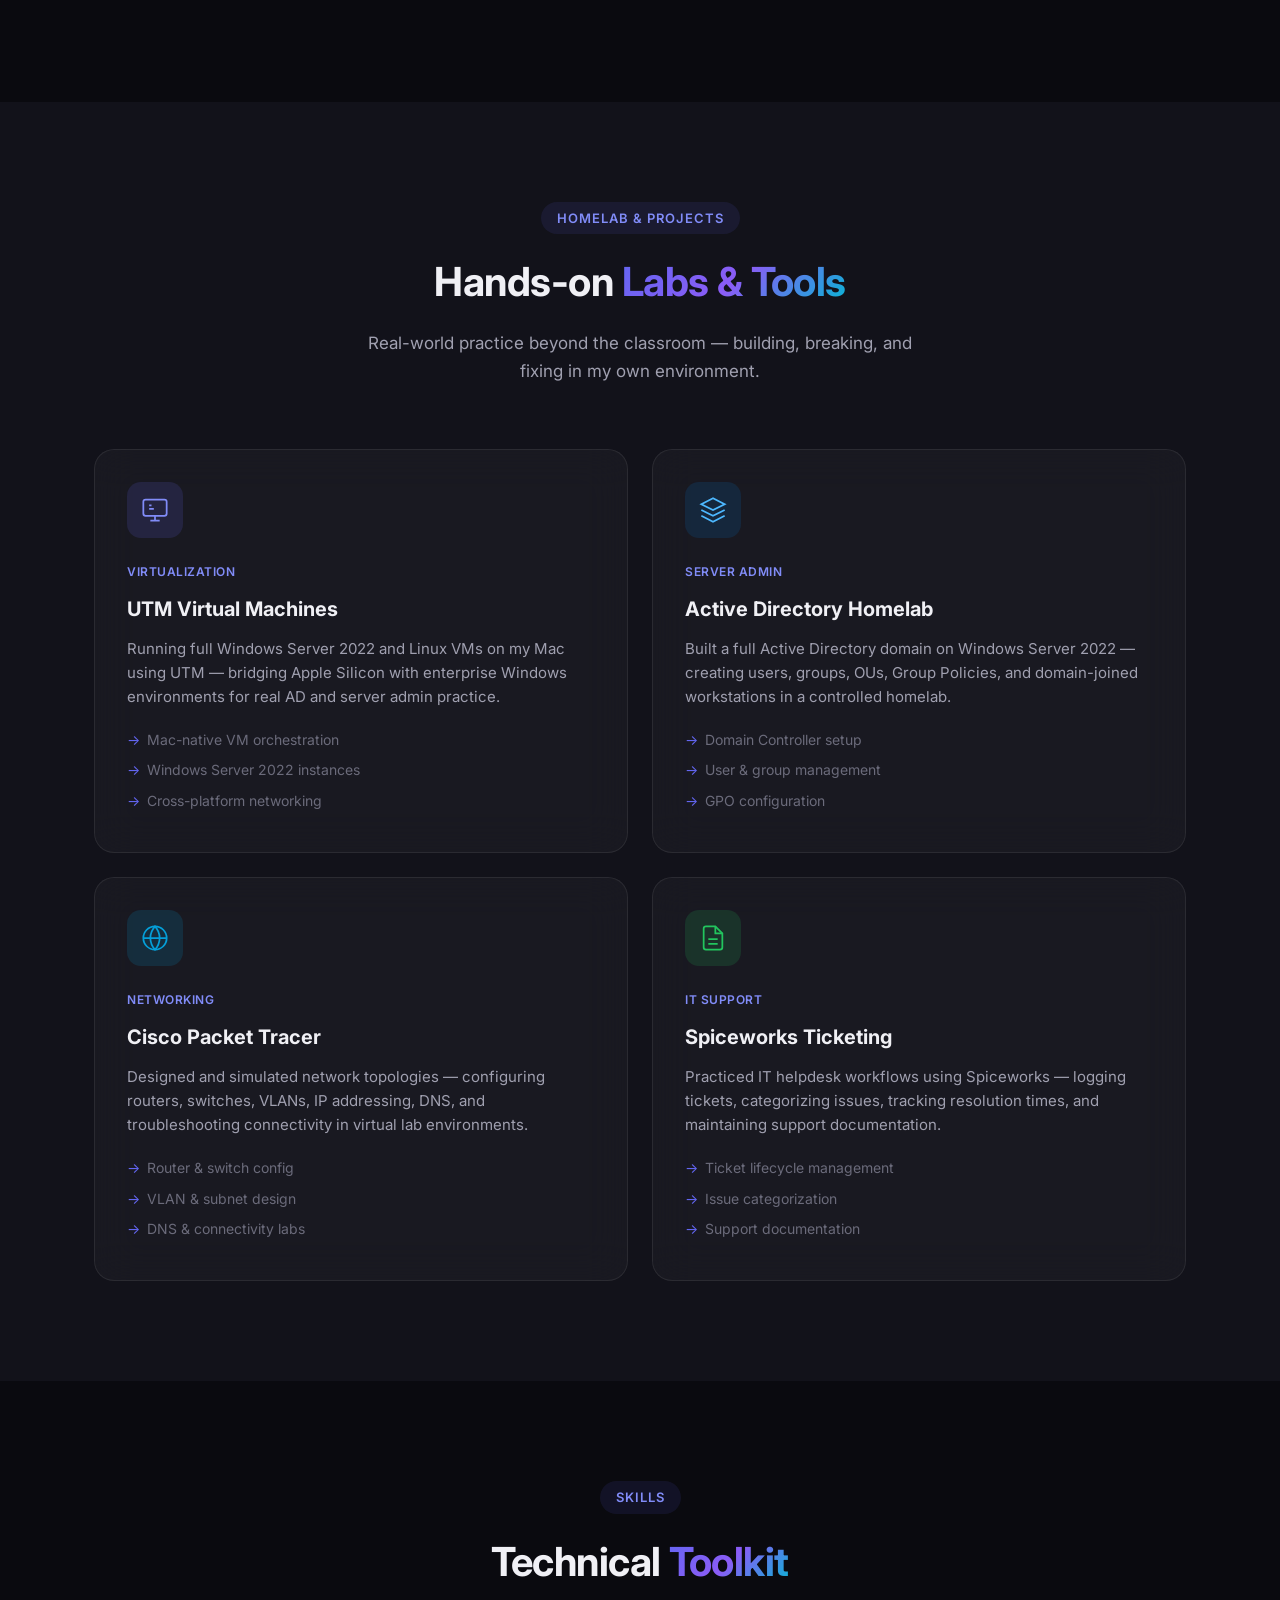
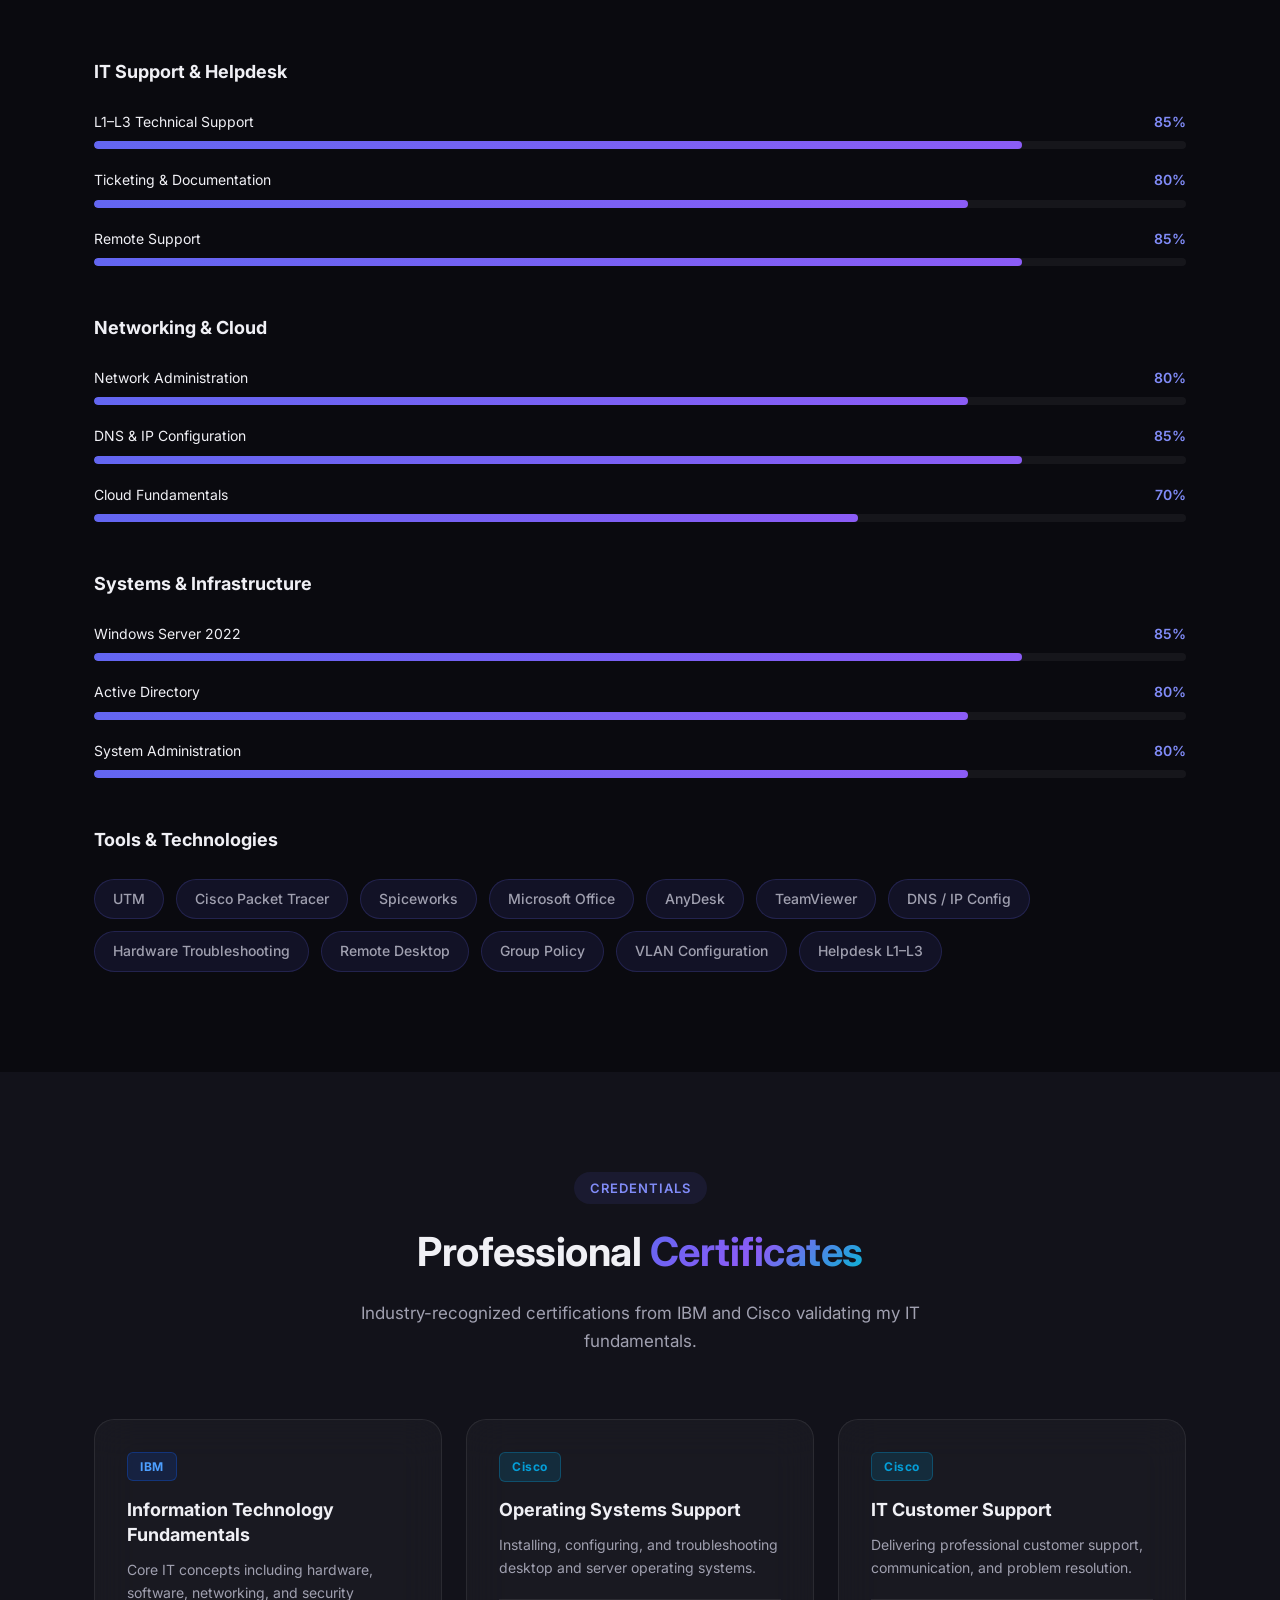
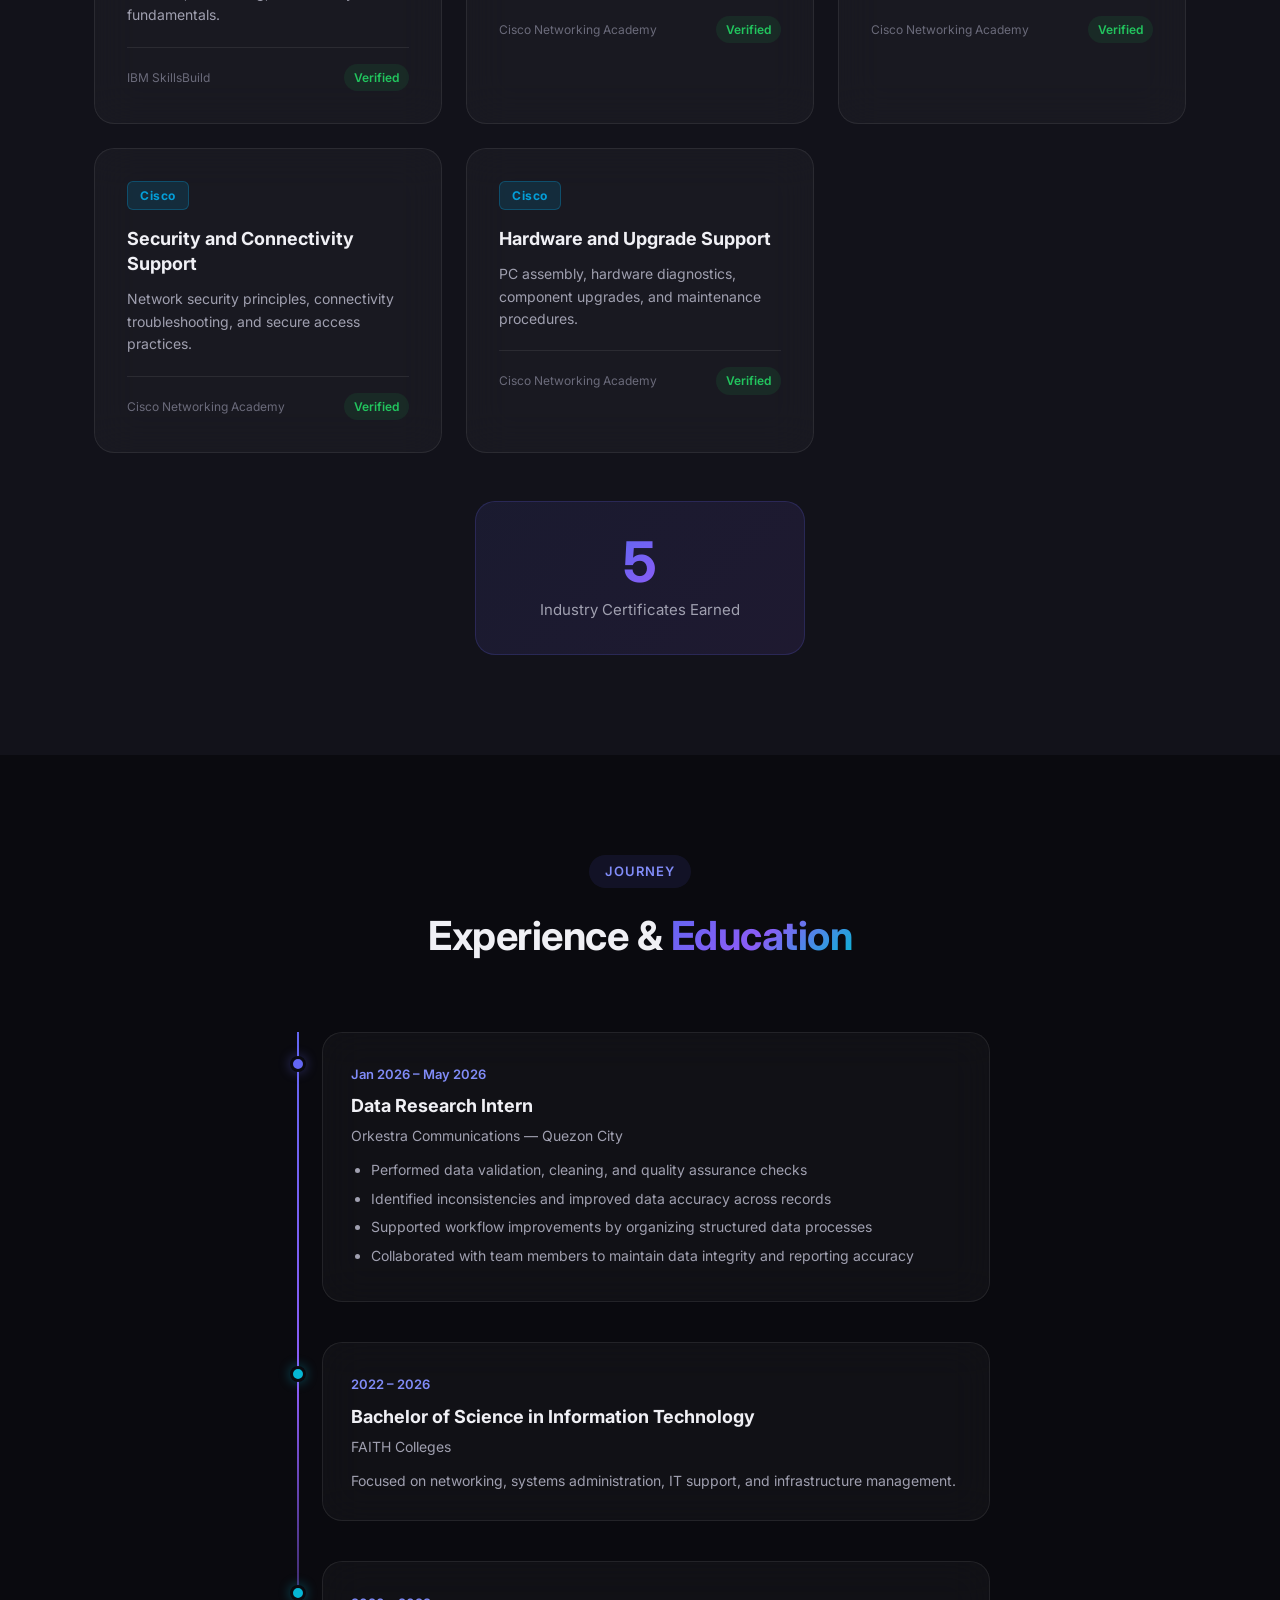
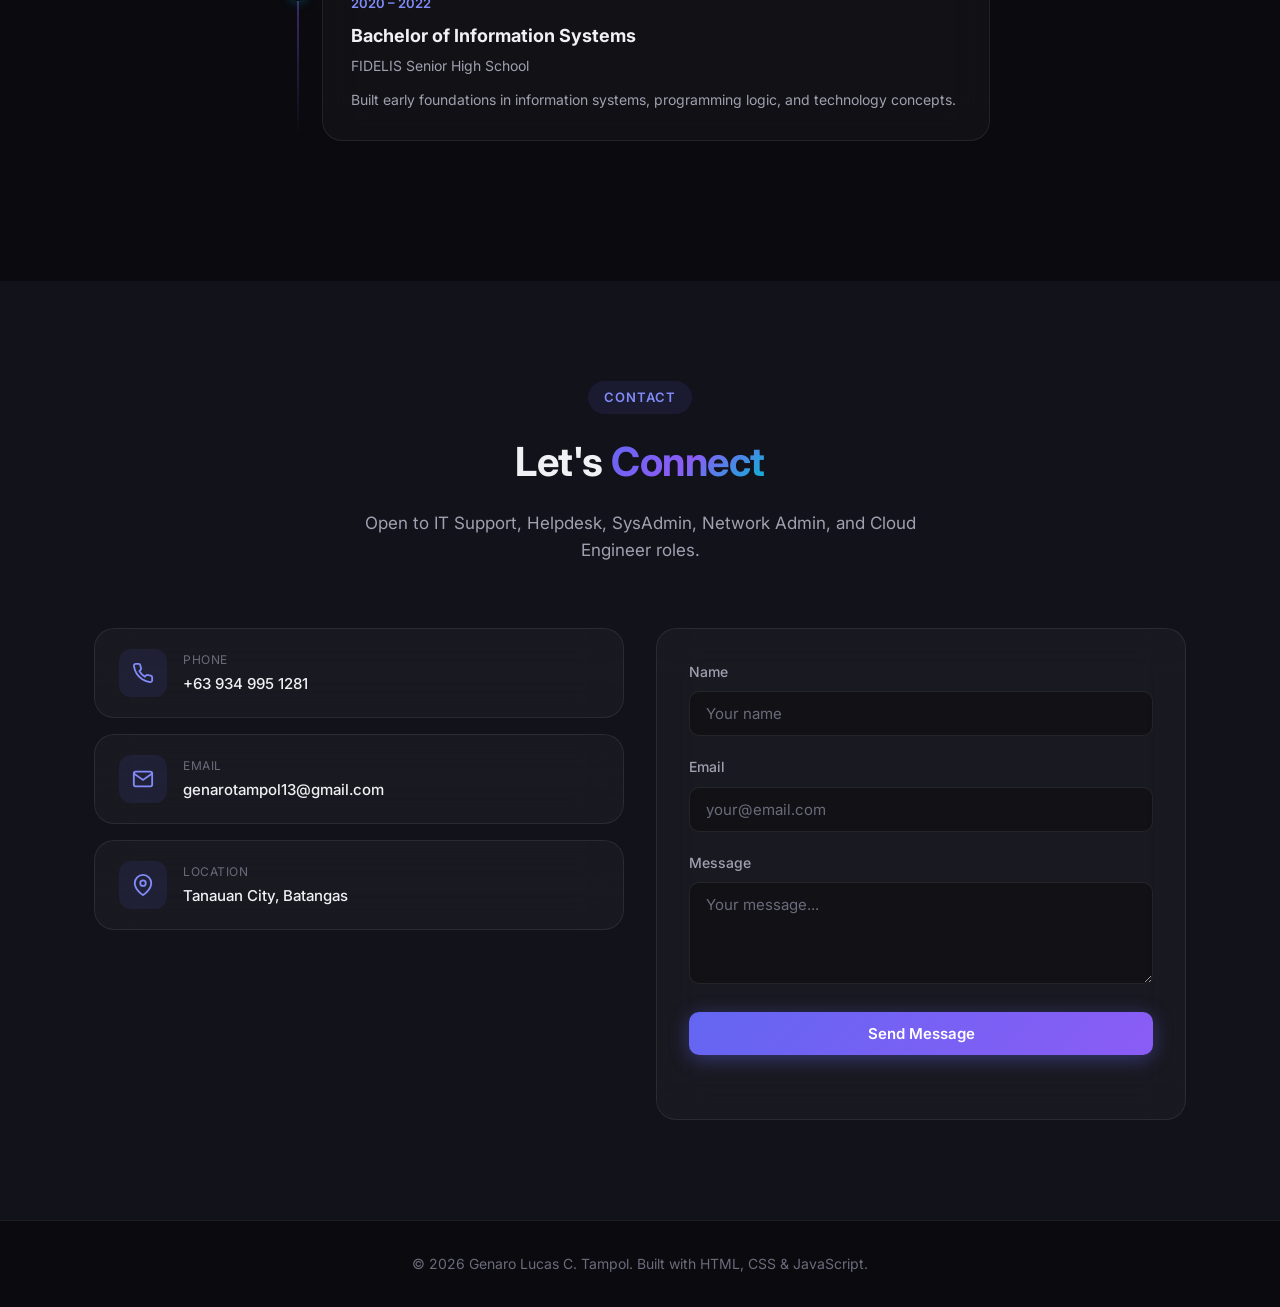
==== commit 8268c403: "Retarget portfolio to IT infrastructure roles and add resume. Update profile photo, refocus content " ====
--- a/index.html
+++ b/index.html
@@ -3,8 +3,8 @@
 <head>
   <meta charset="UTF-8">
   <meta name="viewport" content="width=device-width, initial-scale=1.0">
-  <meta name="description" content="Portfolio of Genaro Lucas C. Tampol — BSIT student & aspiring Junior AI Engineer specializing in AI, IT infrastructure, and homelab projects.">
-  <title>Genaro Tampol | Junior AI Engineer</title>
+  <meta name="description" content="Portfolio of Genaro Lucas C. Tampol — BSIT graduate pursuing IT Support, Helpdesk, SysAdmin, Network Admin, and Cloud Engineer roles with hands-on homelab experience.">
+  <title>Genaro Tampol | IT Infrastructure Professional</title>
   <link rel="preconnect" href="https://fonts.googleapis.com">
   <link rel="preconnect" href="https://fonts.gstatic.com" crossorigin>
   <link href="https://fonts.googleapis.com/css2?family=Inter:wght@300;400;500;600;700&family=JetBrains+Mono:wght@400;500&display=swap" rel="stylesheet">
@@ -81,7 +81,7 @@
       <div class="container">
         <div class="section-header reveal">
           <span class="section-tag">About Me</span>
-          <h2 class="section-title">Building the bridge between <span class="gradient-text">AI &amp; Infrastructure</span></h2>
+          <h2 class="section-title">Delivering reliable <span class="gradient-text">IT Systems &amp; Support</span></h2>
         </div>
         <div class="about-grid">
           <div class="about-card glass reveal">
@@ -96,7 +96,7 @@
                 <p><span class="prompt">$</span> whoami</p>
                 <p class="output">Genaro Lucas C. Tampol</p>
                 <p><span class="prompt">$</span> cat role.txt</p>
-                <p class="output">Junior AI Engineer (Aspiring)</p>
+                <p class="output">IT Support &amp; Infrastructure Specialist</p>
                 <p><span class="prompt">$</span> cat education.txt</p>
                 <p class="output">BSIT @ FAITH Colleges (2022–2026)</p>
                 <p><span class="prompt">$</span> <span class="blink">_</span></p>
@@ -105,34 +105,34 @@
           </div>
           <div class="about-text reveal">
             <p class="lead">
-              Motivated BSIT student with foundational knowledge in <strong>Artificial Intelligence</strong>,
-              <strong>Python programming</strong>, and <strong>API integration</strong>.
+              Motivated BSIT graduate with hands-on experience in <strong>IT support</strong>,
+              <strong>systems administration</strong>, and <strong>network infrastructure</strong>.
             </p>
             <p>
-              I'm seeking a Junior AI Engineer position where I can apply my skills in
-              LLM tools, prompt engineering, and AI-assisted development to build practical
-              AI solutions — while leveraging hands-on IT infrastructure experience from my homelab.
+              I'm seeking opportunities in IT Support, Helpdesk (L1–L3), Systems Administration,
+              Network Administration, or Cloud Engineering — where I can apply my skills in
+              troubleshooting, server management, and user support backed by real homelab practice.
             </p>
             <div class="about-highlights">
               <div class="highlight-item">
-                <div class="highlight-icon">🤖</div>
+                <div class="highlight-icon">🎧</div>
                 <div>
-                  <h4>AI &amp; Development</h4>
-                  <p>Python, LLMs, prompt engineering, API integration</p>
+                  <h4>IT Support &amp; Helpdesk</h4>
+                  <p>L1–L3 support, Spiceworks ticketing, remote tools, user assistance</p>
                 </div>
               </div>
               <div class="highlight-item">
                 <div class="highlight-icon">🖥️</div>
                 <div>
-                  <h4>IT Infrastructure</h4>
-                  <p>Windows Server 2022, Active Directory, virtualization</p>
+                  <h4>Systems Administration</h4>
+                  <p>Windows Server 2022, Active Directory, virtualization with UTM</p>
                 </div>
               </div>
               <div class="highlight-item">
                 <div class="highlight-icon">🌐</div>
                 <div>
-                  <h4>Networking &amp; Support</h4>
-                  <p>Cisco Packet Tracer, DNS/IP config, Spiceworks ticketing</p>
+                  <h4>Networking &amp; Cloud</h4>
+                  <p>Cisco Packet Tracer, DNS/IP config, connectivity troubleshooting</p>
                 </div>
               </div>
             </div>
@@ -218,18 +218,35 @@
         </div>
         <div class="skills-wrapper">
           <div class="skill-category reveal">
-            <h3>AI &amp; Development</h3>
+            <h3>IT Support &amp; Helpdesk</h3>
             <div class="skill-bars">
-              <div class="skill-bar" data-skill="Python" data-percent="80">
-                <div class="skill-info"><span>Python</span><span>80%</span></div>
-                <div class="skill-track"><div class="skill-fill"></div></div>
-              </div>
-              <div class="skill-bar" data-skill="LLM & Prompt Engineering" data-percent="75">
-                <div class="skill-info"><span>LLM &amp; Prompt Engineering</span><span>75%</span></div>
-                <div class="skill-track"><div class="skill-fill"></div></div>
-              </div>
-              <div class="skill-bar" data-skill="API Integration" data-percent="70">
-                <div class="skill-info"><span>API Integration</span><span>70%</span></div>
+              <div class="skill-bar" data-skill="L1-L3 Technical Support" data-percent="85">
+                <div class="skill-info"><span>L1–L3 Technical Support</span><span>85%</span></div>
+                <div class="skill-track"><div class="skill-fill"></div></div>
+              </div>
+              <div class="skill-bar" data-skill="Ticketing & Documentation" data-percent="80">
+                <div class="skill-info"><span>Ticketing &amp; Documentation</span><span>80%</span></div>
+                <div class="skill-track"><div class="skill-fill"></div></div>
+              </div>
+              <div class="skill-bar" data-skill="Remote Support" data-percent="85">
+                <div class="skill-info"><span>Remote Support</span><span>85%</span></div>
+                <div class="skill-track"><div class="skill-fill"></div></div>
+              </div>
+            </div>
+          </div>
+          <div class="skill-category reveal">
+            <h3>Networking &amp; Cloud</h3>
+            <div class="skill-bars">
+              <div class="skill-bar" data-skill="Network Administration" data-percent="80">
+                <div class="skill-info"><span>Network Administration</span><span>80%</span></div>
+                <div class="skill-track"><div class="skill-fill"></div></div>
+              </div>
+              <div class="skill-bar" data-skill="DNS & IP Configuration" data-percent="85">
+                <div class="skill-info"><span>DNS &amp; IP Configuration</span><span>85%</span></div>
+                <div class="skill-track"><div class="skill-fill"></div></div>
+              </div>
+              <div class="skill-bar" data-skill="Cloud Fundamentals" data-percent="70">
+                <div class="skill-info"><span>Cloud Fundamentals</span><span>70%</span></div>
                 <div class="skill-track"><div class="skill-fill"></div></div>
               </div>
             </div>
@@ -263,7 +280,9 @@
               <span class="pill">DNS / IP Config</span>
               <span class="pill">Hardware Troubleshooting</span>
               <span class="pill">Remote Desktop</span>
-              <span class="pill">AI-Assisted Dev</span>
+              <span class="pill">Group Policy</span>
+              <span class="pill">VLAN Configuration</span>
+              <span class="pill">Helpdesk L1–L3</span>
             </div>
           </div>
         </div>
@@ -367,7 +386,7 @@
               <span class="timeline-date">2022 – 2026</span>
               <h3>Bachelor of Science in Information Technology</h3>
               <p class="timeline-org">FAITH Colleges</p>
-              <p>Focused on software development, networking, AI fundamentals, and systems administration.</p>
+              <p>Focused on networking, systems administration, IT support, and infrastructure management.</p>
             </div>
           </article>
 
@@ -390,7 +409,7 @@
         <div class="section-header reveal">
           <span class="section-tag">Contact</span>
           <h2 class="section-title">Let's <span class="gradient-text">Connect</span></h2>
-          <p class="section-desc">Open to Junior AI Engineer roles, internships, and collaboration opportunities.</p>
+          <p class="section-desc">Open to IT Support, Helpdesk, SysAdmin, Network Admin, and Cloud Engineer roles.</p>
         </div>
         <div class="contact-grid">
           <div class="contact-info reveal">
--- a/css/style.css
+++ b/css/style.css
@@ -270,7 +270,7 @@
   height: 160px;
   border-radius: 50%;
   object-fit: cover;
-  object-position: top center;
+  object-position: center 15%;
   border: 4px solid var(--bg-primary);
 }
 
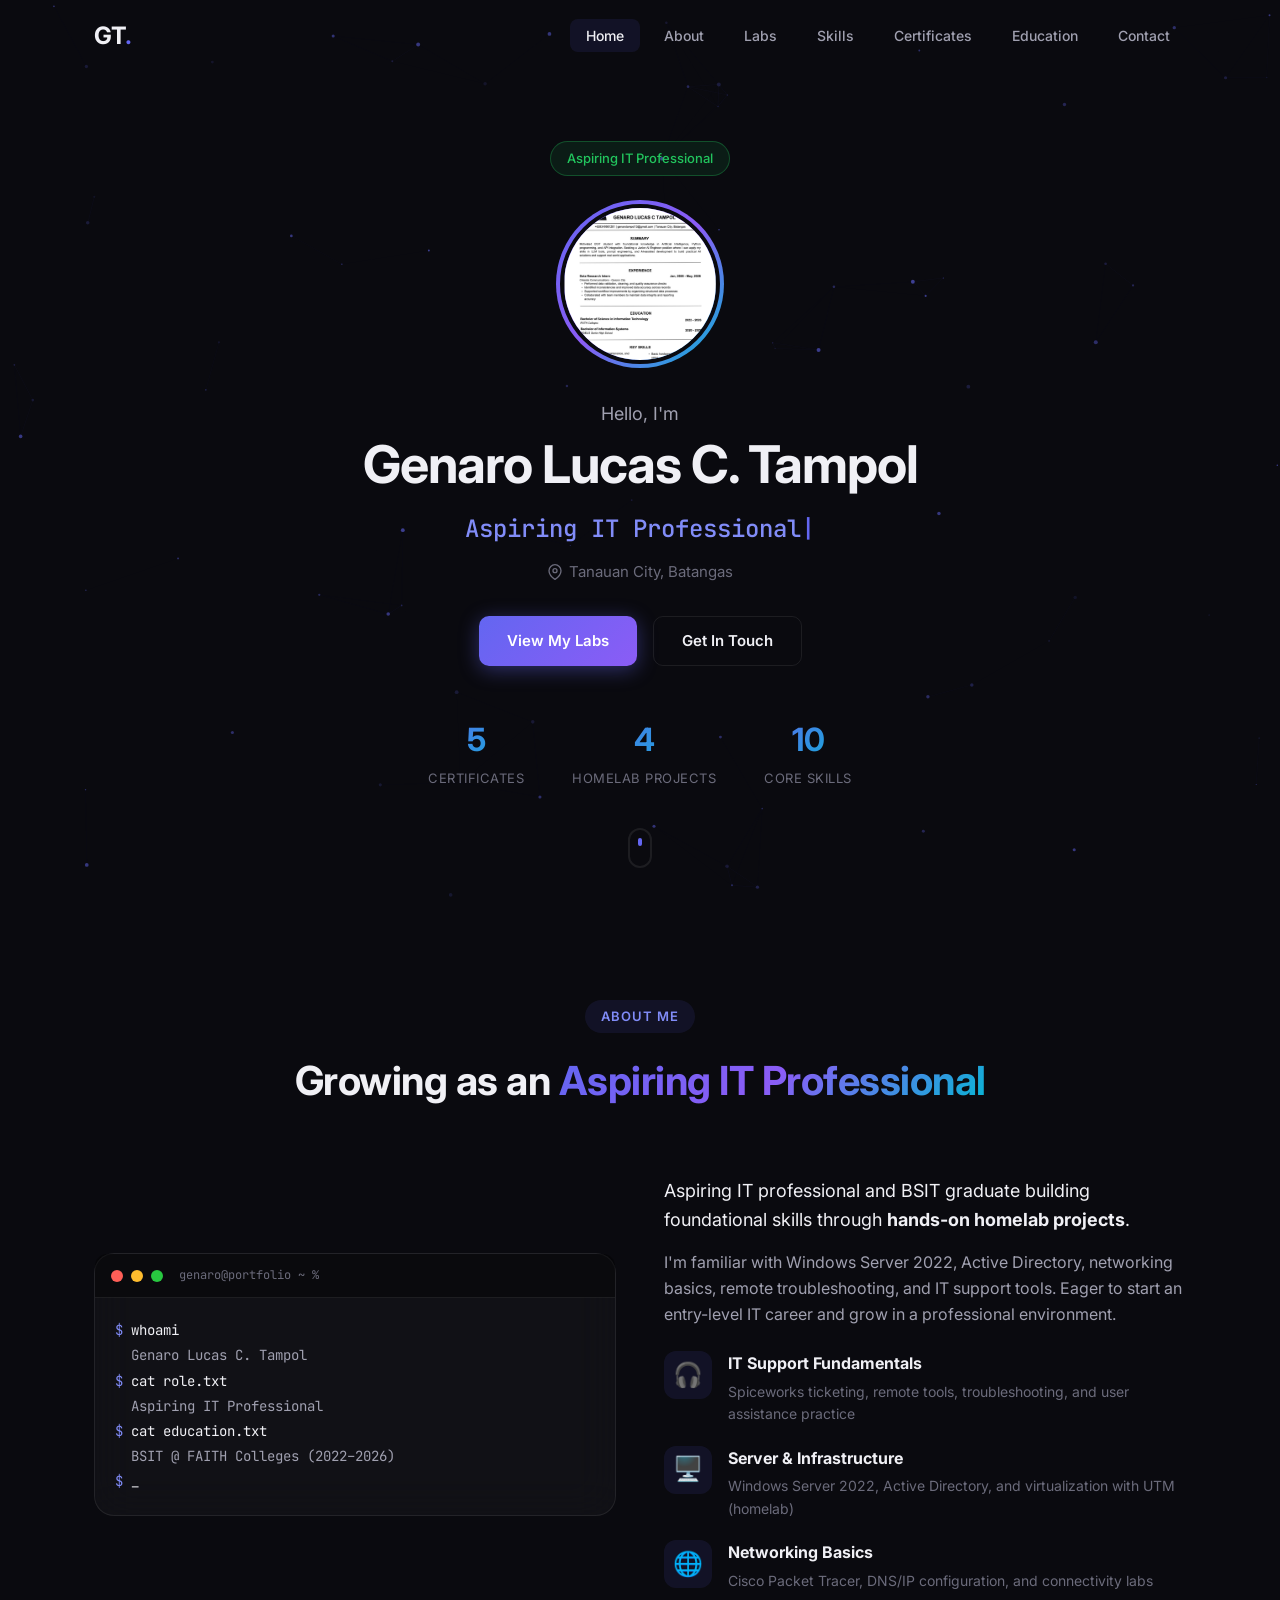
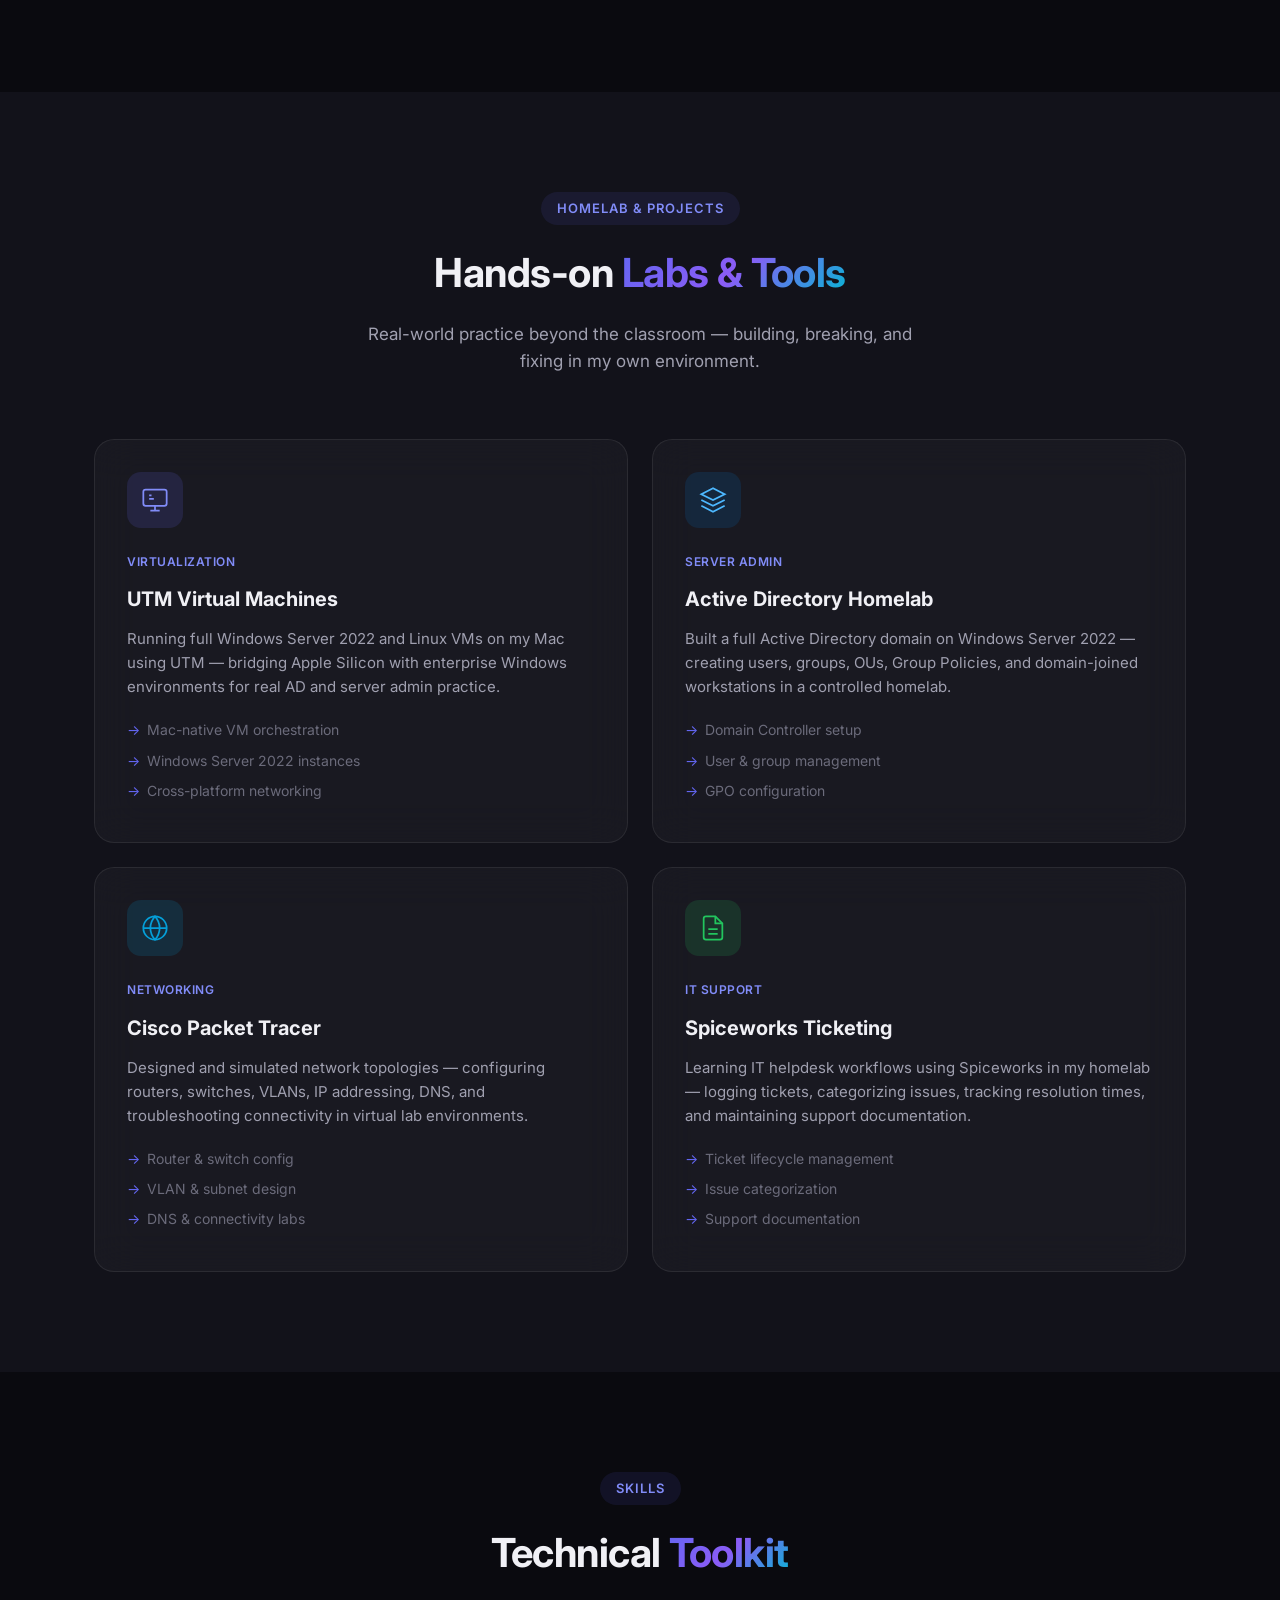
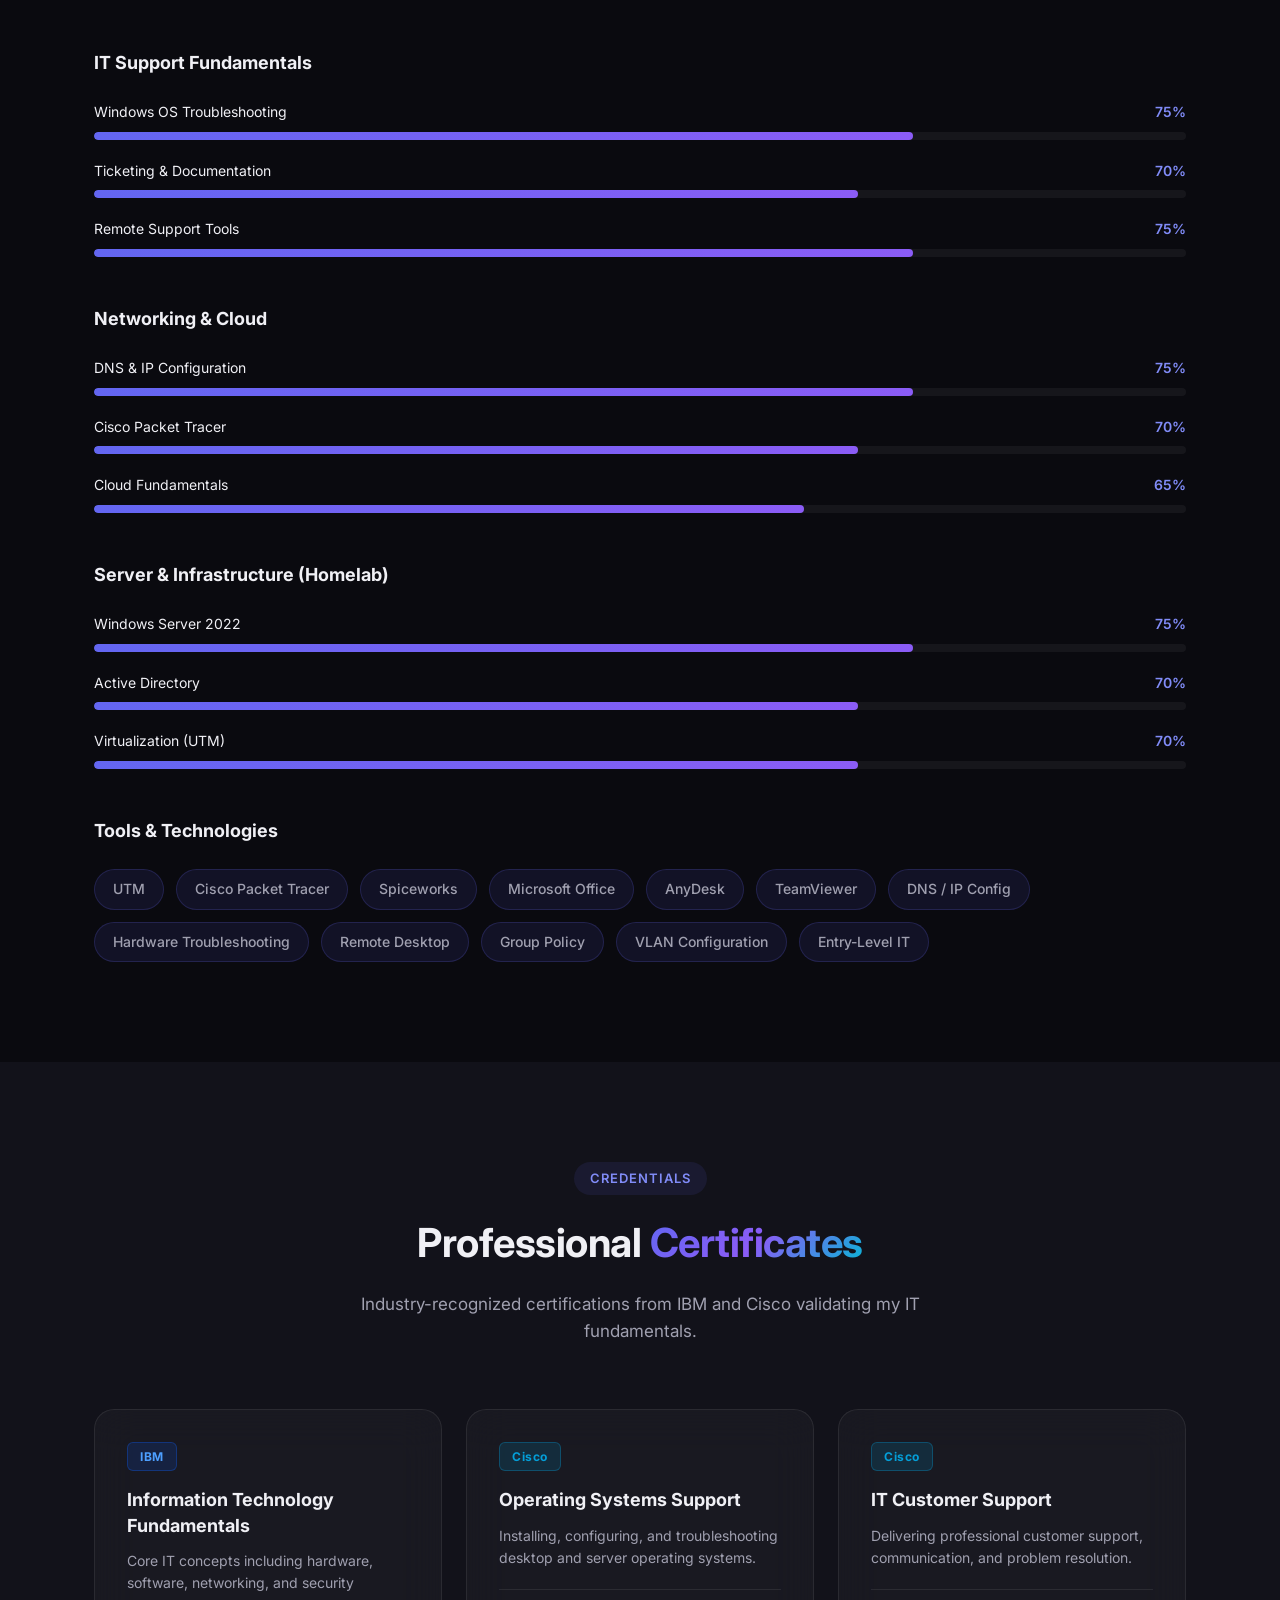
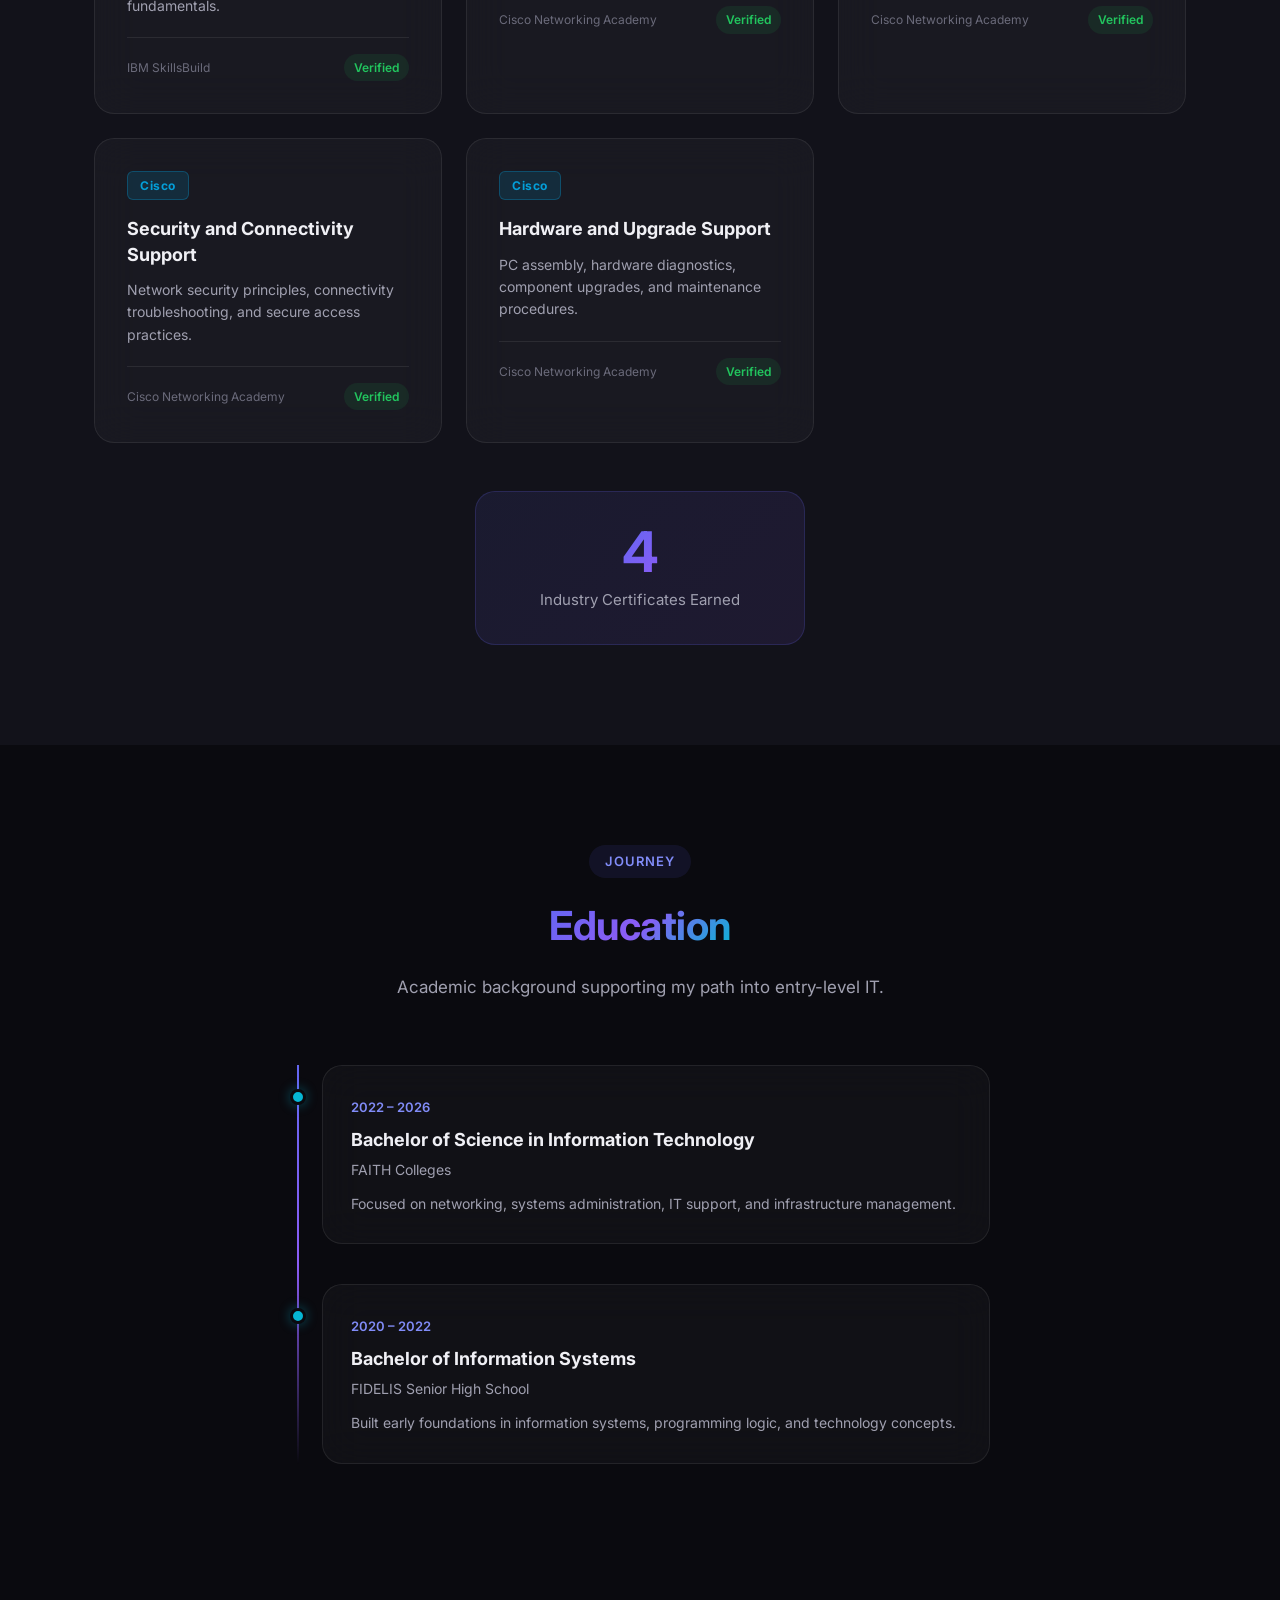
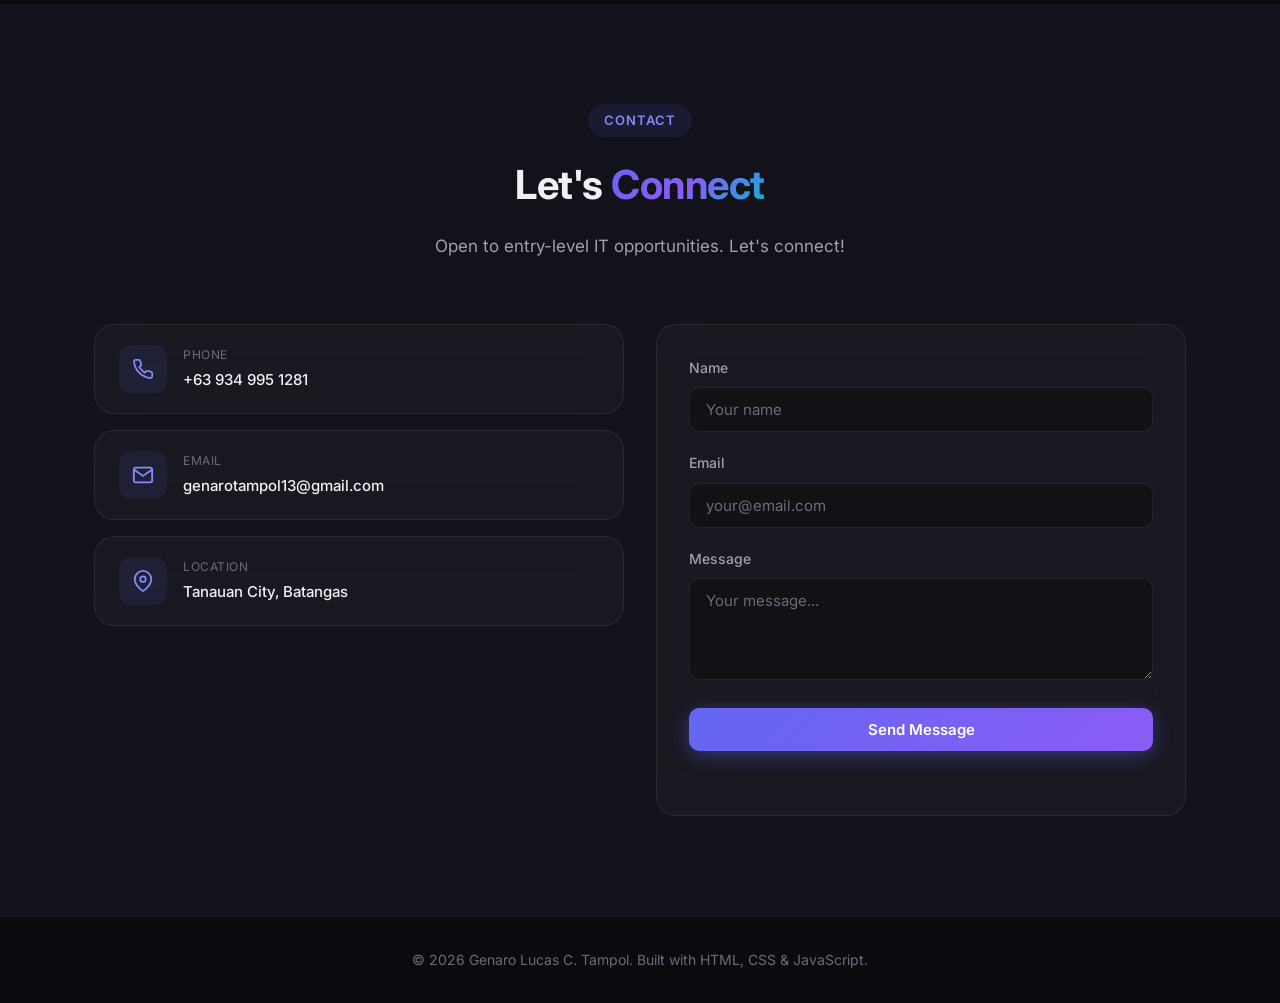
==== commit 3ffda5ac: "Align portfolio with aspiring entry-level IT profile. Remove work experience claims and senior role " ====
--- a/index.html
+++ b/index.html
@@ -3,8 +3,8 @@
 <head>
   <meta charset="UTF-8">
   <meta name="viewport" content="width=device-width, initial-scale=1.0">
-  <meta name="description" content="Portfolio of Genaro Lucas C. Tampol — BSIT graduate pursuing IT Support, Helpdesk, SysAdmin, Network Admin, and Cloud Engineer roles with hands-on homelab experience.">
-  <title>Genaro Tampol | IT Infrastructure Professional</title>
+  <meta name="description" content="Portfolio of Genaro Lucas C. Tampol — Aspiring IT professional and BSIT graduate building skills through homelab projects in Windows Server, Active Directory, and networking.">
+  <title>Genaro Tampol | Aspiring IT Professional</title>
   <link rel="preconnect" href="https://fonts.googleapis.com">
   <link rel="preconnect" href="https://fonts.gstatic.com" crossorigin>
   <link href="https://fonts.googleapis.com/css2?family=Inter:wght@300;400;500;600;700&family=JetBrains+Mono:wght@400;500&display=swap" rel="stylesheet">
@@ -27,7 +27,7 @@
         <li><a href="#labs" class="nav-link">Labs</a></li>
         <li><a href="#skills" class="nav-link">Skills</a></li>
         <li><a href="#certificates" class="nav-link">Certificates</a></li>
-        <li><a href="#experience" class="nav-link">Experience</a></li>
+        <li><a href="#education" class="nav-link">Education</a></li>
         <li><a href="#contact" class="nav-link">Contact</a></li>
       </ul>
     </div>
@@ -37,7 +37,7 @@
     <!-- Hero -->
     <section id="home" class="hero">
       <div class="hero-content">
-        <div class="hero-badge reveal">Available for opportunities</div>
+        <div class="hero-badge reveal">Aspiring IT Professional</div>
         <div class="hero-profile reveal">
           <div class="profile-ring">
             <img src="images/profile.png" alt="Genaro Lucas C. Tampol" class="profile-img" width="160" height="160">
@@ -81,7 +81,7 @@
       <div class="container">
         <div class="section-header reveal">
           <span class="section-tag">About Me</span>
-          <h2 class="section-title">Delivering reliable <span class="gradient-text">IT Systems &amp; Support</span></h2>
+          <h2 class="section-title">Growing as an <span class="gradient-text">Aspiring IT Professional</span></h2>
         </div>
         <div class="about-grid">
           <div class="about-card glass reveal">
@@ -96,7 +96,7 @@
                 <p><span class="prompt">$</span> whoami</p>
                 <p class="output">Genaro Lucas C. Tampol</p>
                 <p><span class="prompt">$</span> cat role.txt</p>
-                <p class="output">IT Support &amp; Infrastructure Specialist</p>
+                <p class="output">Aspiring IT Professional</p>
                 <p><span class="prompt">$</span> cat education.txt</p>
                 <p class="output">BSIT @ FAITH Colleges (2022–2026)</p>
                 <p><span class="prompt">$</span> <span class="blink">_</span></p>
@@ -105,34 +105,34 @@
           </div>
           <div class="about-text reveal">
             <p class="lead">
-              Motivated BSIT graduate with hands-on experience in <strong>IT support</strong>,
-              <strong>systems administration</strong>, and <strong>network infrastructure</strong>.
+              Aspiring IT professional and BSIT graduate building foundational skills through
+              <strong>hands-on homelab projects</strong>.
             </p>
             <p>
-              I'm seeking opportunities in IT Support, Helpdesk (L1–L3), Systems Administration,
-              Network Administration, or Cloud Engineering — where I can apply my skills in
-              troubleshooting, server management, and user support backed by real homelab practice.
+              I'm familiar with Windows Server 2022, Active Directory, networking basics, remote
+              troubleshooting, and IT support tools. Eager to start an entry-level IT career and
+              grow in a professional environment.
             </p>
             <div class="about-highlights">
               <div class="highlight-item">
                 <div class="highlight-icon">🎧</div>
                 <div>
-                  <h4>IT Support &amp; Helpdesk</h4>
-                  <p>L1–L3 support, Spiceworks ticketing, remote tools, user assistance</p>
+                  <h4>IT Support Fundamentals</h4>
+                  <p>Spiceworks ticketing, remote tools, troubleshooting, and user assistance practice</p>
                 </div>
               </div>
               <div class="highlight-item">
                 <div class="highlight-icon">🖥️</div>
                 <div>
-                  <h4>Systems Administration</h4>
-                  <p>Windows Server 2022, Active Directory, virtualization with UTM</p>
+                  <h4>Server &amp; Infrastructure</h4>
+                  <p>Windows Server 2022, Active Directory, and virtualization with UTM (homelab)</p>
                 </div>
               </div>
               <div class="highlight-item">
                 <div class="highlight-icon">🌐</div>
                 <div>
-                  <h4>Networking &amp; Cloud</h4>
-                  <p>Cisco Packet Tracer, DNS/IP config, connectivity troubleshooting</p>
+                  <h4>Networking Basics</h4>
+                  <p>Cisco Packet Tracer, DNS/IP configuration, and connectivity labs</p>
                 </div>
               </div>
             </div>
@@ -198,7 +198,7 @@
             </div>
             <span class="lab-tag">IT Support</span>
             <h3>Spiceworks Ticketing</h3>
-            <p>Practiced IT helpdesk workflows using Spiceworks — logging tickets, categorizing issues, tracking resolution times, and maintaining support documentation.</p>
+            <p>Learning IT helpdesk workflows using Spiceworks in my homelab — logging tickets, categorizing issues, tracking resolution times, and maintaining support documentation.</p>
             <ul class="lab-features">
               <li>Ticket lifecycle management</li>
               <li>Issue categorization</li>
@@ -218,18 +218,18 @@
         </div>
         <div class="skills-wrapper">
           <div class="skill-category reveal">
-            <h3>IT Support &amp; Helpdesk</h3>
+            <h3>IT Support Fundamentals</h3>
             <div class="skill-bars">
-              <div class="skill-bar" data-skill="L1-L3 Technical Support" data-percent="85">
-                <div class="skill-info"><span>L1–L3 Technical Support</span><span>85%</span></div>
-                <div class="skill-track"><div class="skill-fill"></div></div>
-              </div>
-              <div class="skill-bar" data-skill="Ticketing & Documentation" data-percent="80">
-                <div class="skill-info"><span>Ticketing &amp; Documentation</span><span>80%</span></div>
-                <div class="skill-track"><div class="skill-fill"></div></div>
-              </div>
-              <div class="skill-bar" data-skill="Remote Support" data-percent="85">
-                <div class="skill-info"><span>Remote Support</span><span>85%</span></div>
+              <div class="skill-bar" data-skill="Windows OS Troubleshooting" data-percent="75">
+                <div class="skill-info"><span>Windows OS Troubleshooting</span><span>75%</span></div>
+                <div class="skill-track"><div class="skill-fill"></div></div>
+              </div>
+              <div class="skill-bar" data-skill="Ticketing & Documentation" data-percent="70">
+                <div class="skill-info"><span>Ticketing &amp; Documentation</span><span>70%</span></div>
+                <div class="skill-track"><div class="skill-fill"></div></div>
+              </div>
+              <div class="skill-bar" data-skill="Remote Support Tools" data-percent="75">
+                <div class="skill-info"><span>Remote Support Tools</span><span>75%</span></div>
                 <div class="skill-track"><div class="skill-fill"></div></div>
               </div>
             </div>
@@ -237,33 +237,33 @@
           <div class="skill-category reveal">
             <h3>Networking &amp; Cloud</h3>
             <div class="skill-bars">
-              <div class="skill-bar" data-skill="Network Administration" data-percent="80">
-                <div class="skill-info"><span>Network Administration</span><span>80%</span></div>
-                <div class="skill-track"><div class="skill-fill"></div></div>
-              </div>
-              <div class="skill-bar" data-skill="DNS & IP Configuration" data-percent="85">
-                <div class="skill-info"><span>DNS &amp; IP Configuration</span><span>85%</span></div>
-                <div class="skill-track"><div class="skill-fill"></div></div>
-              </div>
-              <div class="skill-bar" data-skill="Cloud Fundamentals" data-percent="70">
-                <div class="skill-info"><span>Cloud Fundamentals</span><span>70%</span></div>
+              <div class="skill-bar" data-skill="DNS & IP Configuration" data-percent="75">
+                <div class="skill-info"><span>DNS &amp; IP Configuration</span><span>75%</span></div>
+                <div class="skill-track"><div class="skill-fill"></div></div>
+              </div>
+              <div class="skill-bar" data-skill="Cisco Packet Tracer" data-percent="70">
+                <div class="skill-info"><span>Cisco Packet Tracer</span><span>70%</span></div>
+                <div class="skill-track"><div class="skill-fill"></div></div>
+              </div>
+              <div class="skill-bar" data-skill="Cloud Fundamentals" data-percent="65">
+                <div class="skill-info"><span>Cloud Fundamentals</span><span>65%</span></div>
                 <div class="skill-track"><div class="skill-fill"></div></div>
               </div>
             </div>
           </div>
           <div class="skill-category reveal">
-            <h3>Systems &amp; Infrastructure</h3>
+            <h3>Server &amp; Infrastructure (Homelab)</h3>
             <div class="skill-bars">
-              <div class="skill-bar" data-skill="Windows Server 2022" data-percent="85">
-                <div class="skill-info"><span>Windows Server 2022</span><span>85%</span></div>
-                <div class="skill-track"><div class="skill-fill"></div></div>
-              </div>
-              <div class="skill-bar" data-skill="Active Directory" data-percent="80">
-                <div class="skill-info"><span>Active Directory</span><span>80%</span></div>
-                <div class="skill-track"><div class="skill-fill"></div></div>
-              </div>
-              <div class="skill-bar" data-skill="System Administration" data-percent="80">
-                <div class="skill-info"><span>System Administration</span><span>80%</span></div>
+              <div class="skill-bar" data-skill="Windows Server 2022" data-percent="75">
+                <div class="skill-info"><span>Windows Server 2022</span><span>75%</span></div>
+                <div class="skill-track"><div class="skill-fill"></div></div>
+              </div>
+              <div class="skill-bar" data-skill="Active Directory" data-percent="70">
+                <div class="skill-info"><span>Active Directory</span><span>70%</span></div>
+                <div class="skill-track"><div class="skill-fill"></div></div>
+              </div>
+              <div class="skill-bar" data-skill="Virtualization (UTM)" data-percent="70">
+                <div class="skill-info"><span>Virtualization (UTM)</span><span>70%</span></div>
                 <div class="skill-track"><div class="skill-fill"></div></div>
               </div>
             </div>
@@ -282,7 +282,7 @@
               <span class="pill">Remote Desktop</span>
               <span class="pill">Group Policy</span>
               <span class="pill">VLAN Configuration</span>
-              <span class="pill">Helpdesk L1–L3</span>
+              <span class="pill">Entry-Level IT</span>
             </div>
           </div>
         </div>
@@ -357,29 +357,15 @@
       </div>
     </section>
 
-    <!-- Experience & Education -->
-    <section id="experience" class="section">
+    <!-- Education -->
+    <section id="education" class="section">
       <div class="container">
         <div class="section-header reveal">
           <span class="section-tag">Journey</span>
-          <h2 class="section-title">Experience &amp; <span class="gradient-text">Education</span></h2>
+          <h2 class="section-title"><span class="gradient-text">Education</span></h2>
+          <p class="section-desc">Academic background supporting my path into entry-level IT.</p>
         </div>
         <div class="timeline">
-          <article class="timeline-item reveal">
-            <div class="timeline-dot"></div>
-            <div class="timeline-content glass">
-              <span class="timeline-date">Jan 2026 – May 2026</span>
-              <h3>Data Research Intern</h3>
-              <p class="timeline-org">Orkestra Communications — Quezon City</p>
-              <ul>
-                <li>Performed data validation, cleaning, and quality assurance checks</li>
-                <li>Identified inconsistencies and improved data accuracy across records</li>
-                <li>Supported workflow improvements by organizing structured data processes</li>
-                <li>Collaborated with team members to maintain data integrity and reporting accuracy</li>
-              </ul>
-            </div>
-          </article>
-
           <article class="timeline-item reveal">
             <div class="timeline-dot edu"></div>
             <div class="timeline-content glass">
@@ -409,7 +395,7 @@
         <div class="section-header reveal">
           <span class="section-tag">Contact</span>
           <h2 class="section-title">Let's <span class="gradient-text">Connect</span></h2>
-          <p class="section-desc">Open to IT Support, Helpdesk, SysAdmin, Network Admin, and Cloud Engineer roles.</p>
+          <p class="section-desc">Open to entry-level IT opportunities. Let's connect!</p>
         </div>
         <div class="contact-grid">
           <div class="contact-info reveal">
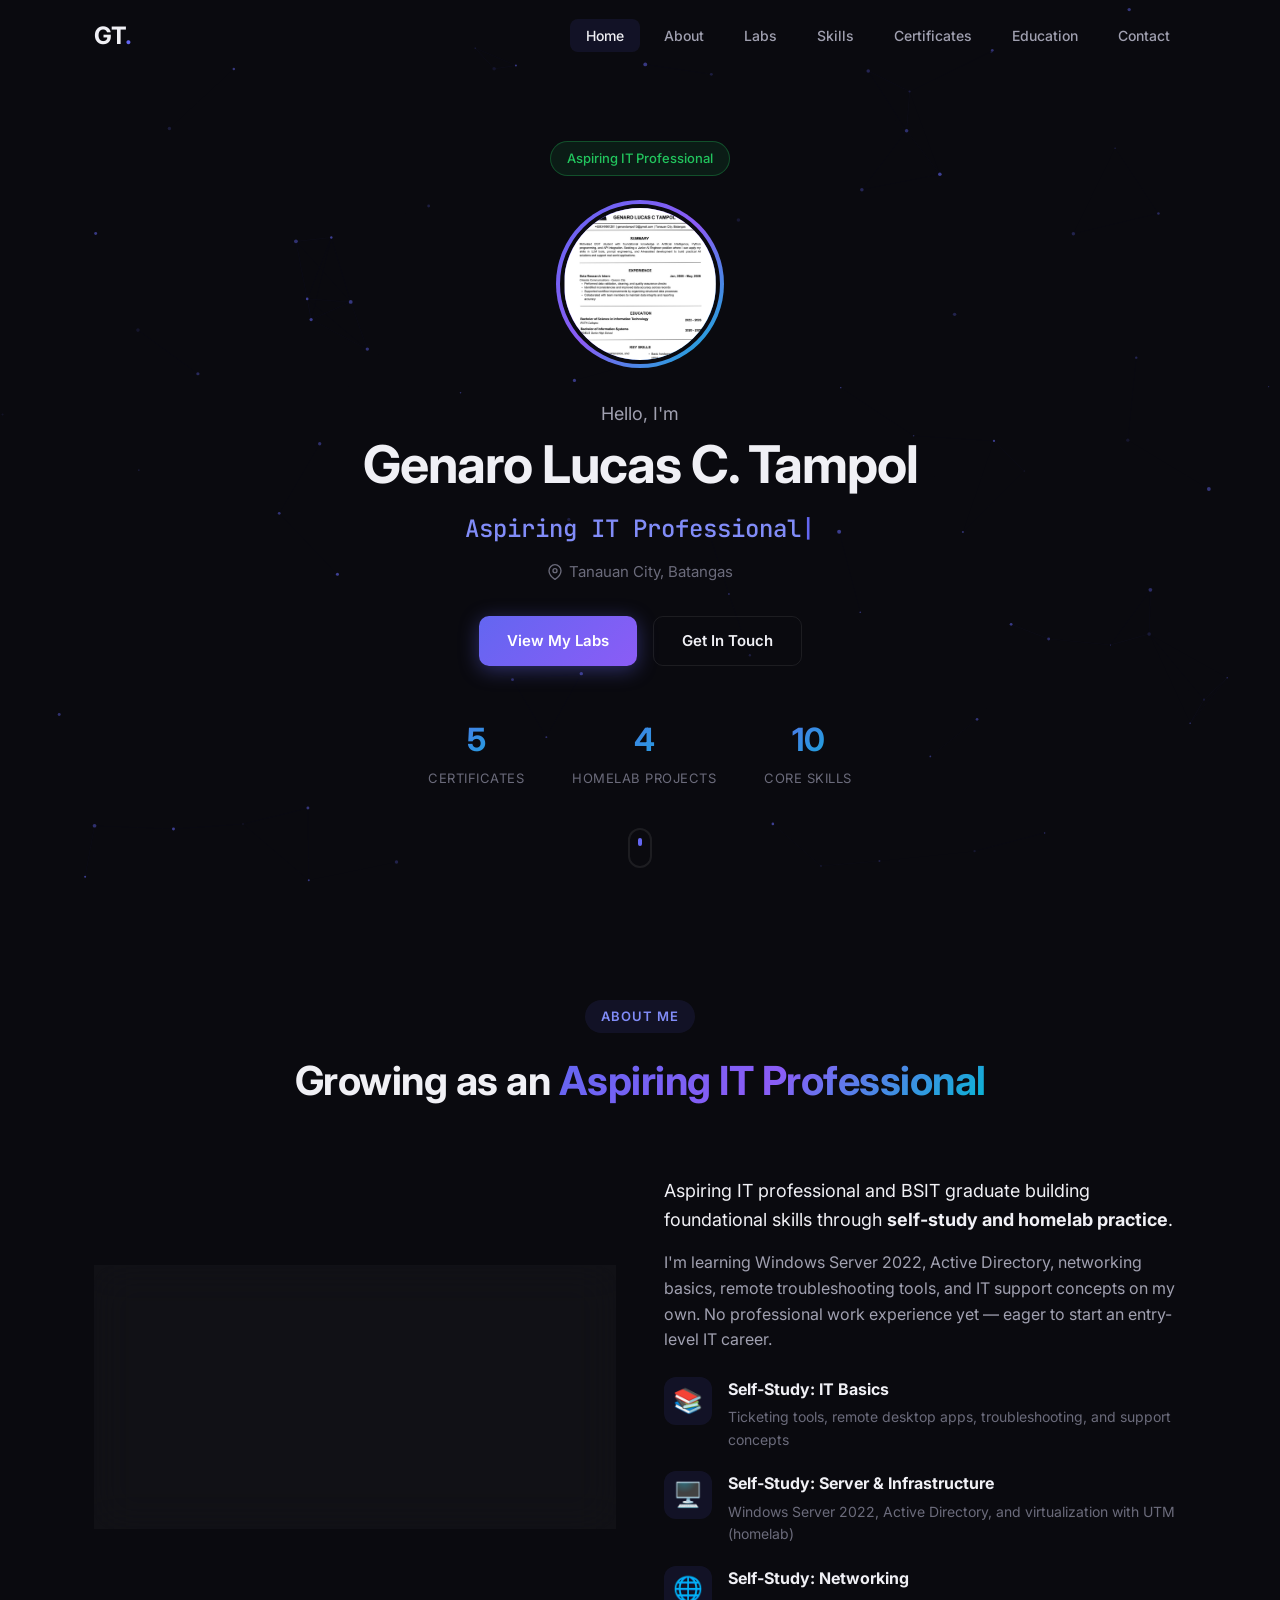
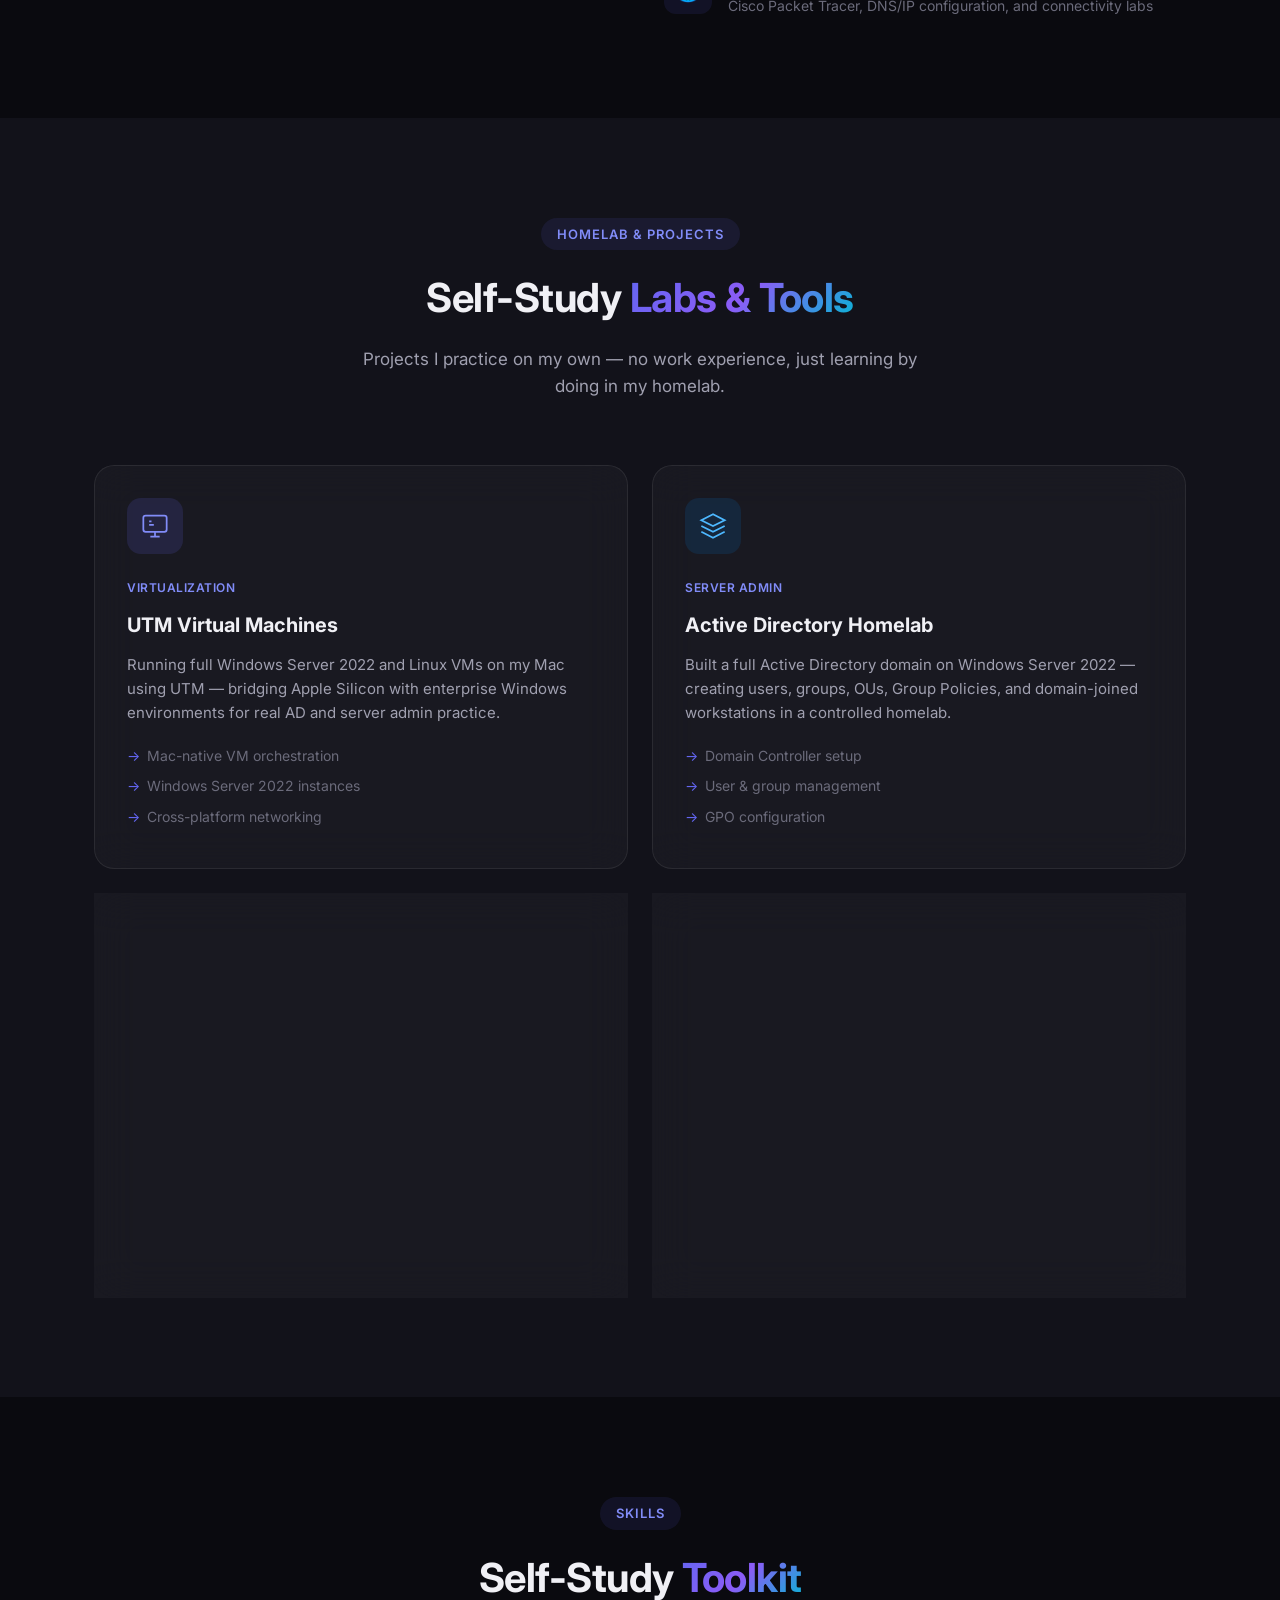
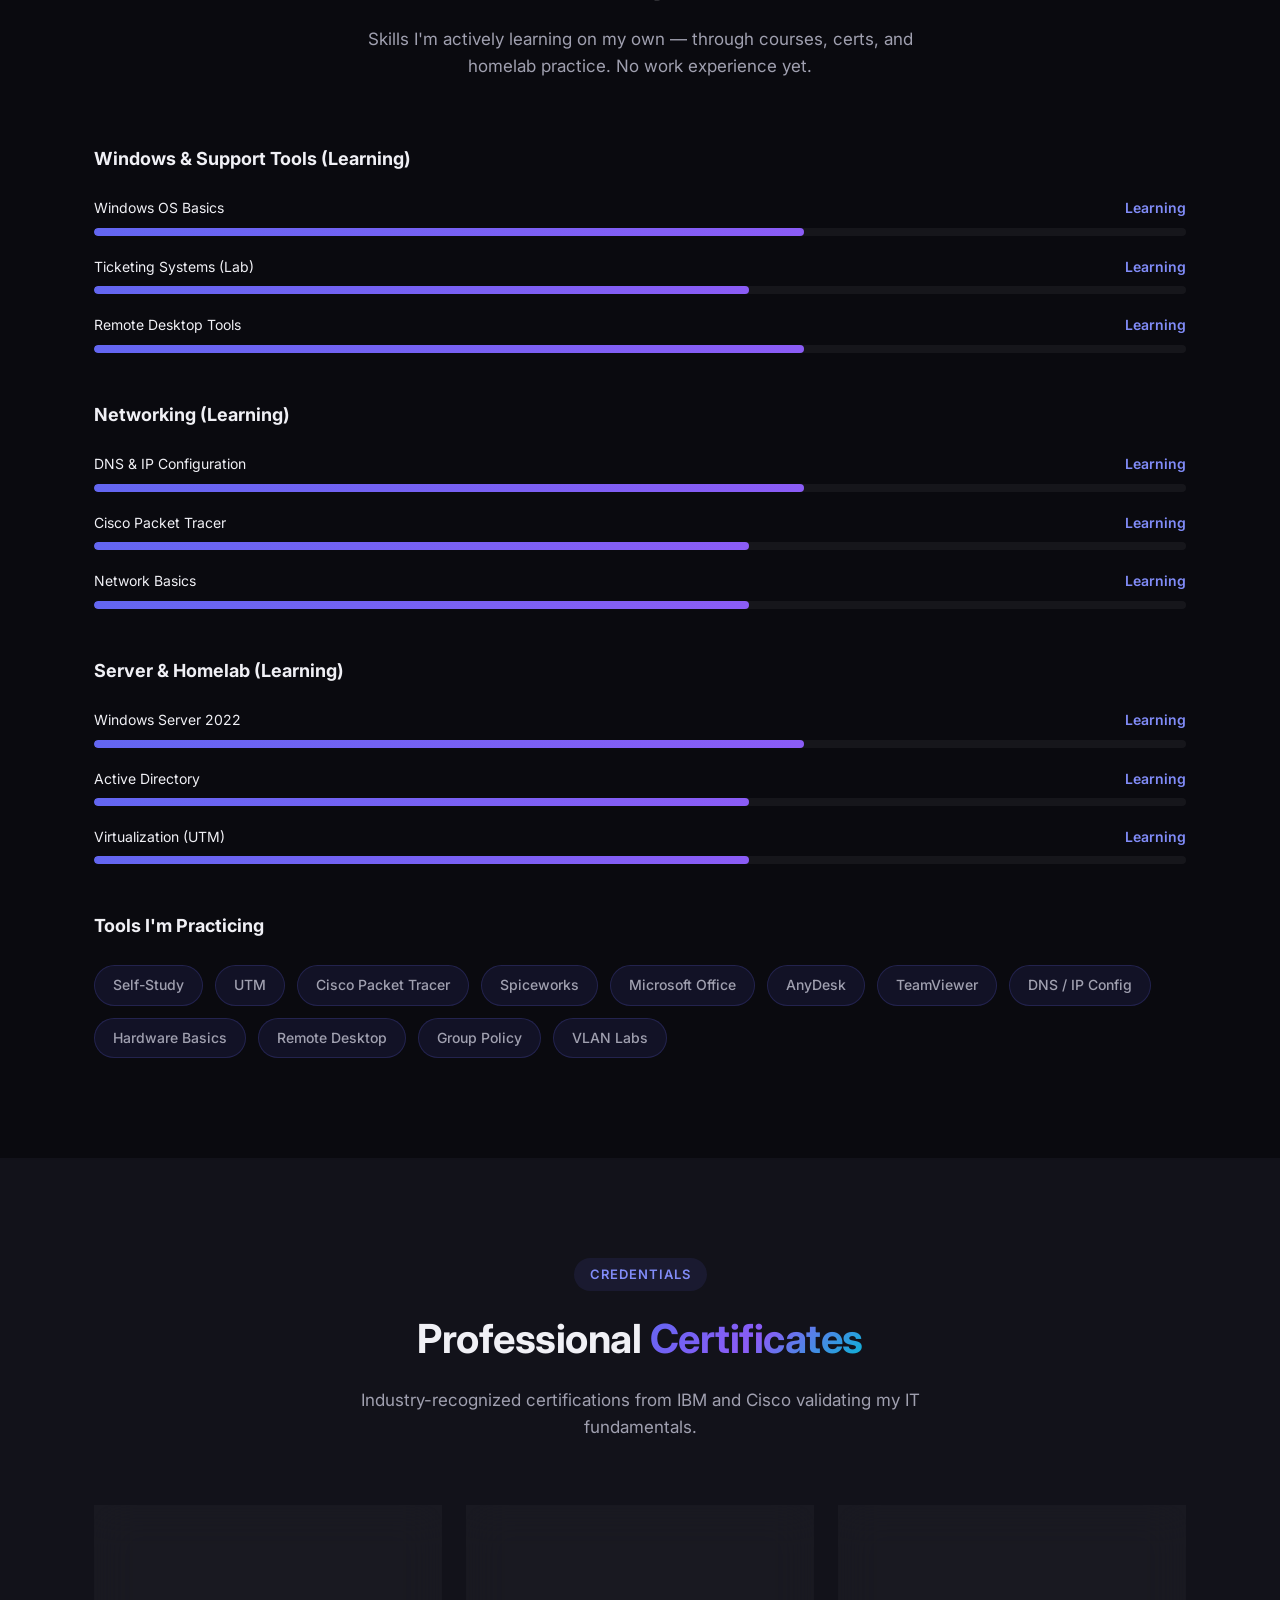
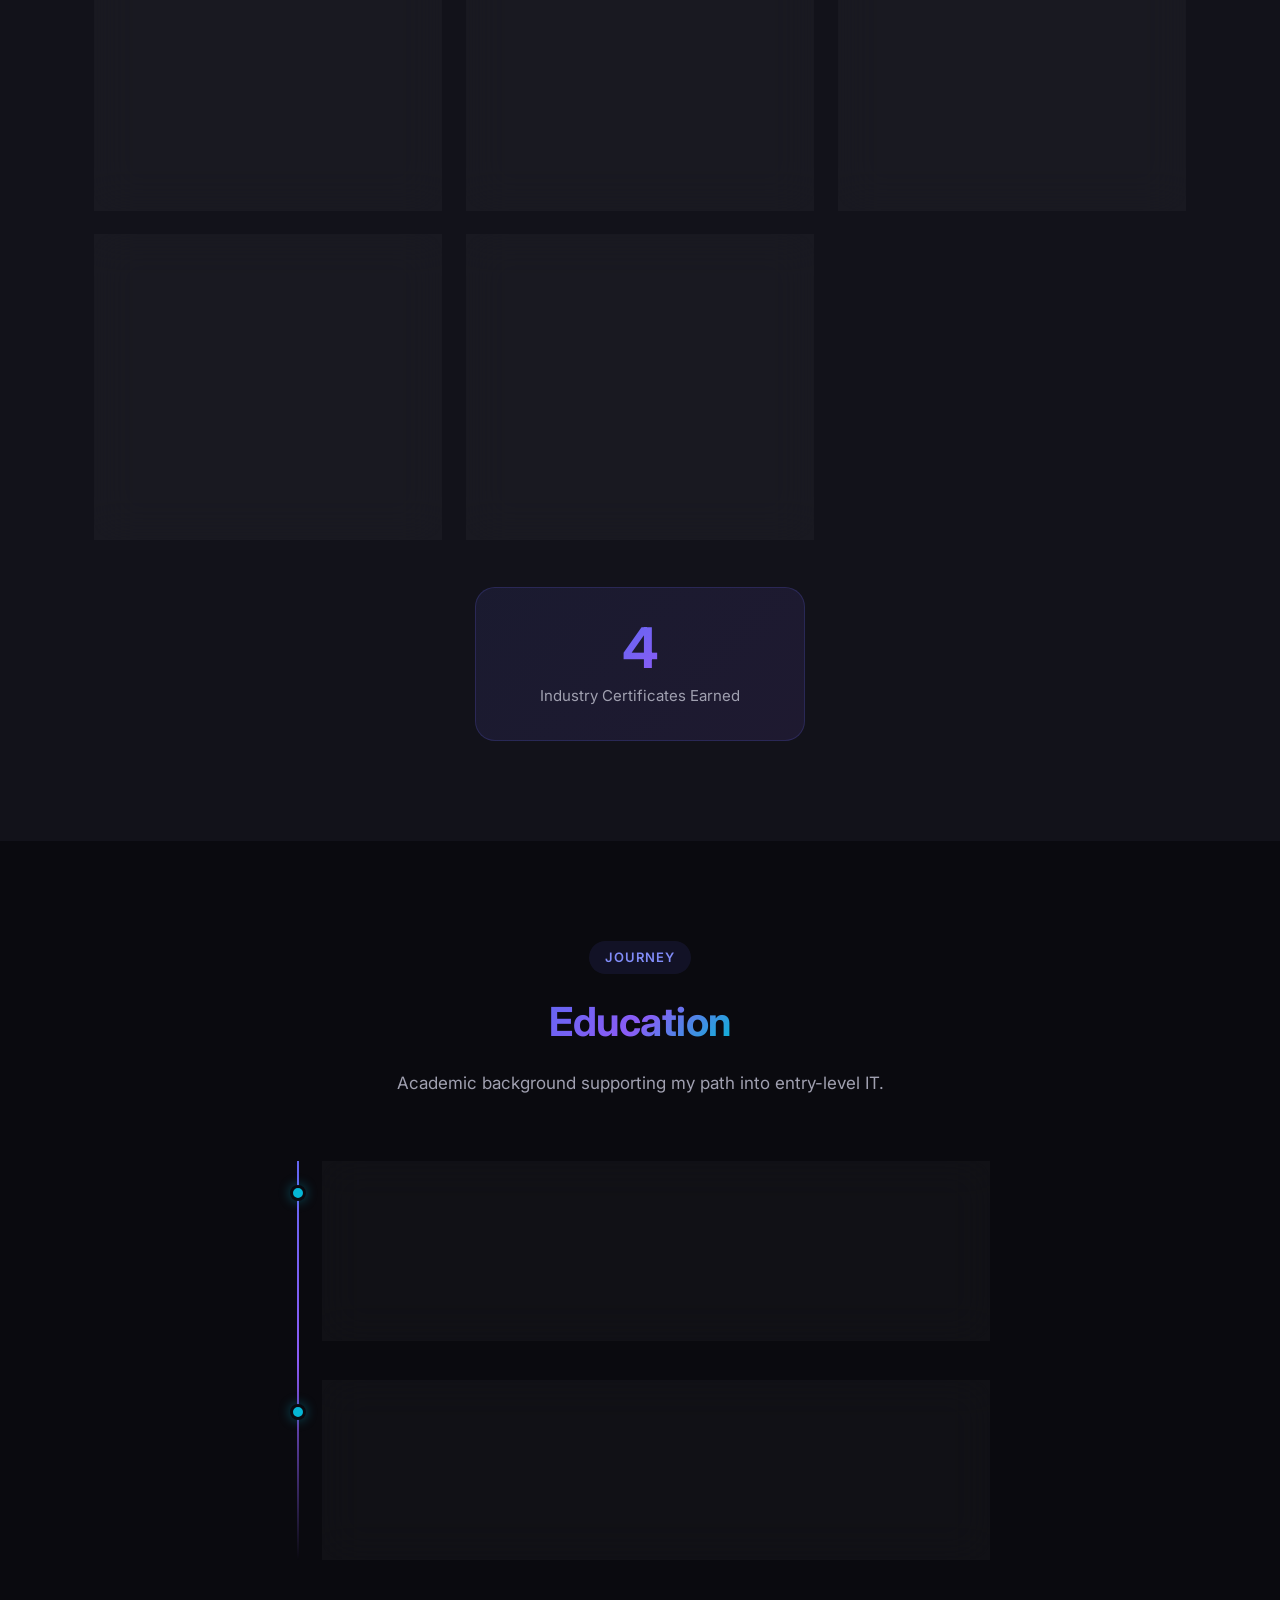
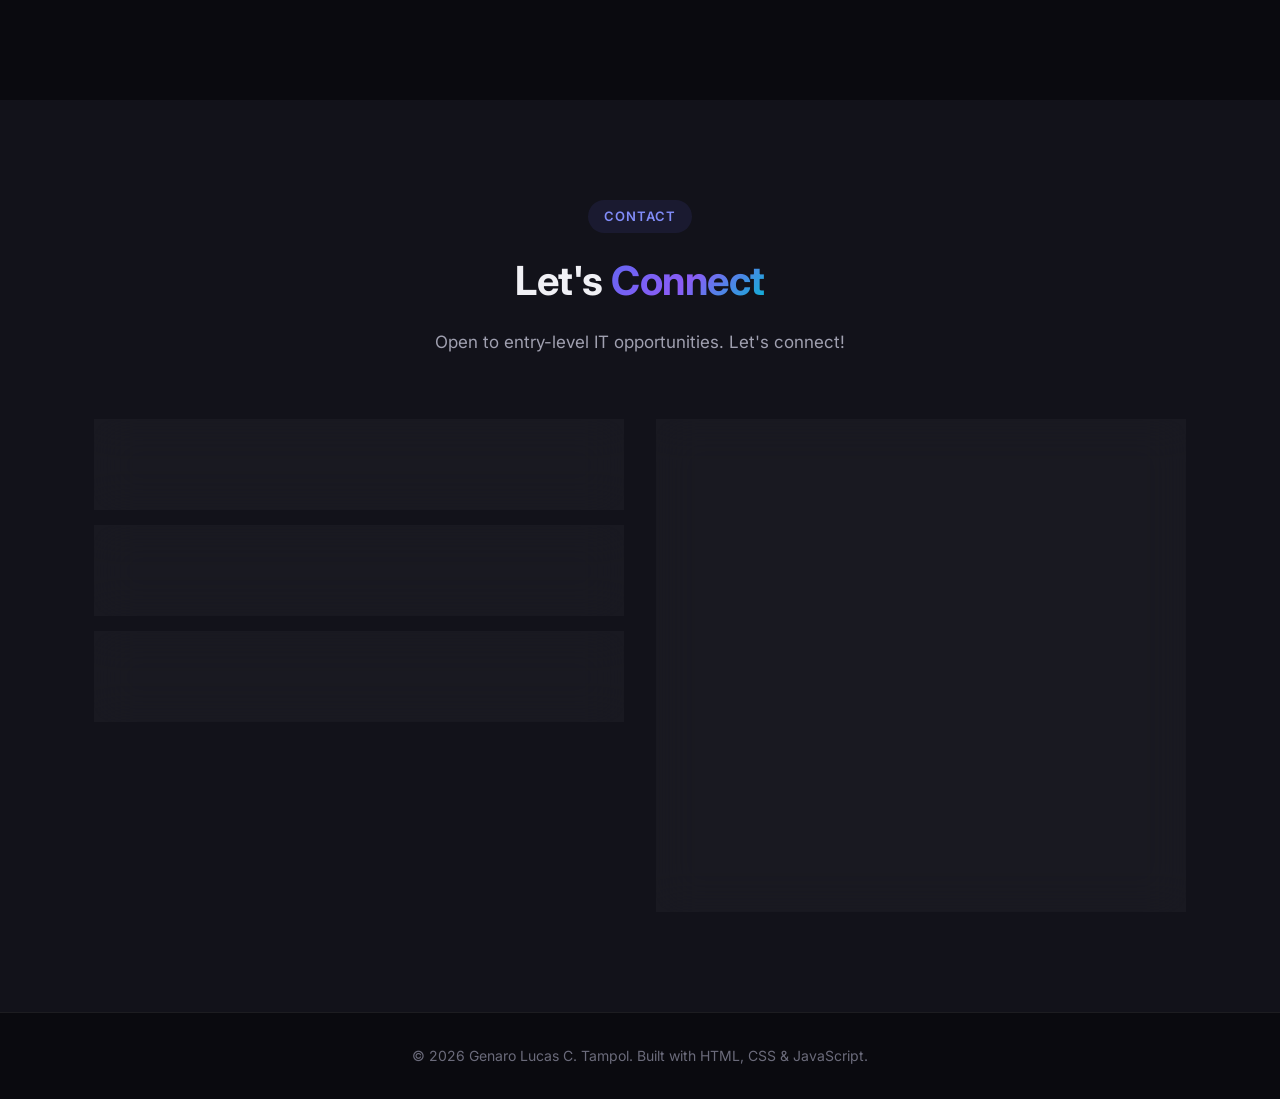
==== commit 774ea5c5: "Reframe skills as self-study with no work experience. Replace technical toolkit percentages and supp" ====
--- a/index.html
+++ b/index.html
@@ -106,32 +106,32 @@
           <div class="about-text reveal">
             <p class="lead">
               Aspiring IT professional and BSIT graduate building foundational skills through
-              <strong>hands-on homelab projects</strong>.
+              <strong>self-study and homelab practice</strong>.
             </p>
             <p>
-              I'm familiar with Windows Server 2022, Active Directory, networking basics, remote
-              troubleshooting, and IT support tools. Eager to start an entry-level IT career and
-              grow in a professional environment.
+              I'm learning Windows Server 2022, Active Directory, networking basics, remote
+              troubleshooting tools, and IT support concepts on my own. No professional work
+              experience yet — eager to start an entry-level IT career.
             </p>
             <div class="about-highlights">
               <div class="highlight-item">
-                <div class="highlight-icon">🎧</div>
+                <div class="highlight-icon">📚</div>
                 <div>
-                  <h4>IT Support Fundamentals</h4>
-                  <p>Spiceworks ticketing, remote tools, troubleshooting, and user assistance practice</p>
+                  <h4>Self-Study: IT Basics</h4>
+                  <p>Ticketing tools, remote desktop apps, troubleshooting, and support concepts</p>
                 </div>
               </div>
               <div class="highlight-item">
                 <div class="highlight-icon">🖥️</div>
                 <div>
-                  <h4>Server &amp; Infrastructure</h4>
+                  <h4>Self-Study: Server &amp; Infrastructure</h4>
                   <p>Windows Server 2022, Active Directory, and virtualization with UTM (homelab)</p>
                 </div>
               </div>
               <div class="highlight-item">
                 <div class="highlight-icon">🌐</div>
                 <div>
-                  <h4>Networking Basics</h4>
+                  <h4>Self-Study: Networking</h4>
                   <p>Cisco Packet Tracer, DNS/IP configuration, and connectivity labs</p>
                 </div>
               </div>
@@ -146,8 +146,8 @@
       <div class="container">
         <div class="section-header reveal">
           <span class="section-tag">Homelab &amp; Projects</span>
-          <h2 class="section-title">Hands-on <span class="gradient-text">Labs &amp; Tools</span></h2>
-          <p class="section-desc">Real-world practice beyond the classroom — building, breaking, and fixing in my own environment.</p>
+          <h2 class="section-title">Self-Study <span class="gradient-text">Labs &amp; Tools</span></h2>
+          <p class="section-desc">Projects I practice on my own — no work experience, just learning by doing in my homelab.</p>
         </div>
         <div class="labs-grid">
           <article class="lab-card glass reveal" data-tilt>
@@ -198,7 +198,7 @@
             </div>
             <span class="lab-tag">IT Support</span>
             <h3>Spiceworks Ticketing</h3>
-            <p>Learning IT helpdesk workflows using Spiceworks in my homelab — logging tickets, categorizing issues, tracking resolution times, and maintaining support documentation.</p>
+            <p>Self-studying ticketing workflows with Spiceworks in my homelab — practicing ticket logging, categorization, and documentation.</p>
             <ul class="lab-features">
               <li>Ticket lifecycle management</li>
               <li>Issue categorization</li>
@@ -214,63 +214,65 @@
       <div class="container">
         <div class="section-header reveal">
           <span class="section-tag">Skills</span>
-          <h2 class="section-title">Technical <span class="gradient-text">Toolkit</span></h2>
+          <h2 class="section-title">Self-Study <span class="gradient-text">Toolkit</span></h2>
+          <p class="section-desc">Skills I'm actively learning on my own — through courses, certs, and homelab practice. No work experience yet.</p>
         </div>
         <div class="skills-wrapper">
           <div class="skill-category reveal">
-            <h3>IT Support Fundamentals</h3>
+            <h3>Windows &amp; Support Tools (Learning)</h3>
             <div class="skill-bars">
-              <div class="skill-bar" data-skill="Windows OS Troubleshooting" data-percent="75">
-                <div class="skill-info"><span>Windows OS Troubleshooting</span><span>75%</span></div>
-                <div class="skill-track"><div class="skill-fill"></div></div>
-              </div>
-              <div class="skill-bar" data-skill="Ticketing & Documentation" data-percent="70">
-                <div class="skill-info"><span>Ticketing &amp; Documentation</span><span>70%</span></div>
-                <div class="skill-track"><div class="skill-fill"></div></div>
-              </div>
-              <div class="skill-bar" data-skill="Remote Support Tools" data-percent="75">
-                <div class="skill-info"><span>Remote Support Tools</span><span>75%</span></div>
+              <div class="skill-bar" data-skill="Windows OS Basics" data-percent="65">
+                <div class="skill-info"><span>Windows OS Basics</span><span>Learning</span></div>
+                <div class="skill-track"><div class="skill-fill"></div></div>
+              </div>
+              <div class="skill-bar" data-skill="Ticketing Systems" data-percent="60">
+                <div class="skill-info"><span>Ticketing Systems (Lab)</span><span>Learning</span></div>
+                <div class="skill-track"><div class="skill-fill"></div></div>
+              </div>
+              <div class="skill-bar" data-skill="Remote Desktop Tools" data-percent="65">
+                <div class="skill-info"><span>Remote Desktop Tools</span><span>Learning</span></div>
                 <div class="skill-track"><div class="skill-fill"></div></div>
               </div>
             </div>
           </div>
           <div class="skill-category reveal">
-            <h3>Networking &amp; Cloud</h3>
+            <h3>Networking (Learning)</h3>
             <div class="skill-bars">
-              <div class="skill-bar" data-skill="DNS & IP Configuration" data-percent="75">
-                <div class="skill-info"><span>DNS &amp; IP Configuration</span><span>75%</span></div>
-                <div class="skill-track"><div class="skill-fill"></div></div>
-              </div>
-              <div class="skill-bar" data-skill="Cisco Packet Tracer" data-percent="70">
-                <div class="skill-info"><span>Cisco Packet Tracer</span><span>70%</span></div>
-                <div class="skill-track"><div class="skill-fill"></div></div>
-              </div>
-              <div class="skill-bar" data-skill="Cloud Fundamentals" data-percent="65">
-                <div class="skill-info"><span>Cloud Fundamentals</span><span>65%</span></div>
+              <div class="skill-bar" data-skill="DNS & IP Configuration" data-percent="65">
+                <div class="skill-info"><span>DNS &amp; IP Configuration</span><span>Learning</span></div>
+                <div class="skill-track"><div class="skill-fill"></div></div>
+              </div>
+              <div class="skill-bar" data-skill="Cisco Packet Tracer" data-percent="60">
+                <div class="skill-info"><span>Cisco Packet Tracer</span><span>Learning</span></div>
+                <div class="skill-track"><div class="skill-fill"></div></div>
+              </div>
+              <div class="skill-bar" data-skill="Network Basics" data-percent="60">
+                <div class="skill-info"><span>Network Basics</span><span>Learning</span></div>
                 <div class="skill-track"><div class="skill-fill"></div></div>
               </div>
             </div>
           </div>
           <div class="skill-category reveal">
-            <h3>Server &amp; Infrastructure (Homelab)</h3>
+            <h3>Server &amp; Homelab (Learning)</h3>
             <div class="skill-bars">
-              <div class="skill-bar" data-skill="Windows Server 2022" data-percent="75">
-                <div class="skill-info"><span>Windows Server 2022</span><span>75%</span></div>
-                <div class="skill-track"><div class="skill-fill"></div></div>
-              </div>
-              <div class="skill-bar" data-skill="Active Directory" data-percent="70">
-                <div class="skill-info"><span>Active Directory</span><span>70%</span></div>
-                <div class="skill-track"><div class="skill-fill"></div></div>
-              </div>
-              <div class="skill-bar" data-skill="Virtualization (UTM)" data-percent="70">
-                <div class="skill-info"><span>Virtualization (UTM)</span><span>70%</span></div>
+              <div class="skill-bar" data-skill="Windows Server 2022" data-percent="65">
+                <div class="skill-info"><span>Windows Server 2022</span><span>Learning</span></div>
+                <div class="skill-track"><div class="skill-fill"></div></div>
+              </div>
+              <div class="skill-bar" data-skill="Active Directory" data-percent="60">
+                <div class="skill-info"><span>Active Directory</span><span>Learning</span></div>
+                <div class="skill-track"><div class="skill-fill"></div></div>
+              </div>
+              <div class="skill-bar" data-skill="Virtualization (UTM)" data-percent="60">
+                <div class="skill-info"><span>Virtualization (UTM)</span><span>Learning</span></div>
                 <div class="skill-track"><div class="skill-fill"></div></div>
               </div>
             </div>
           </div>
           <div class="skill-pills reveal">
-            <h3>Tools &amp; Technologies</h3>
+            <h3>Tools I'm Practicing</h3>
             <div class="pills">
+              <span class="pill">Self-Study</span>
               <span class="pill">UTM</span>
               <span class="pill">Cisco Packet Tracer</span>
               <span class="pill">Spiceworks</span>
@@ -278,11 +280,10 @@
               <span class="pill">AnyDesk</span>
               <span class="pill">TeamViewer</span>
               <span class="pill">DNS / IP Config</span>
-              <span class="pill">Hardware Troubleshooting</span>
+              <span class="pill">Hardware Basics</span>
               <span class="pill">Remote Desktop</span>
               <span class="pill">Group Policy</span>
-              <span class="pill">VLAN Configuration</span>
-              <span class="pill">Entry-Level IT</span>
+              <span class="pill">VLAN Labs</span>
             </div>
           </div>
         </div>
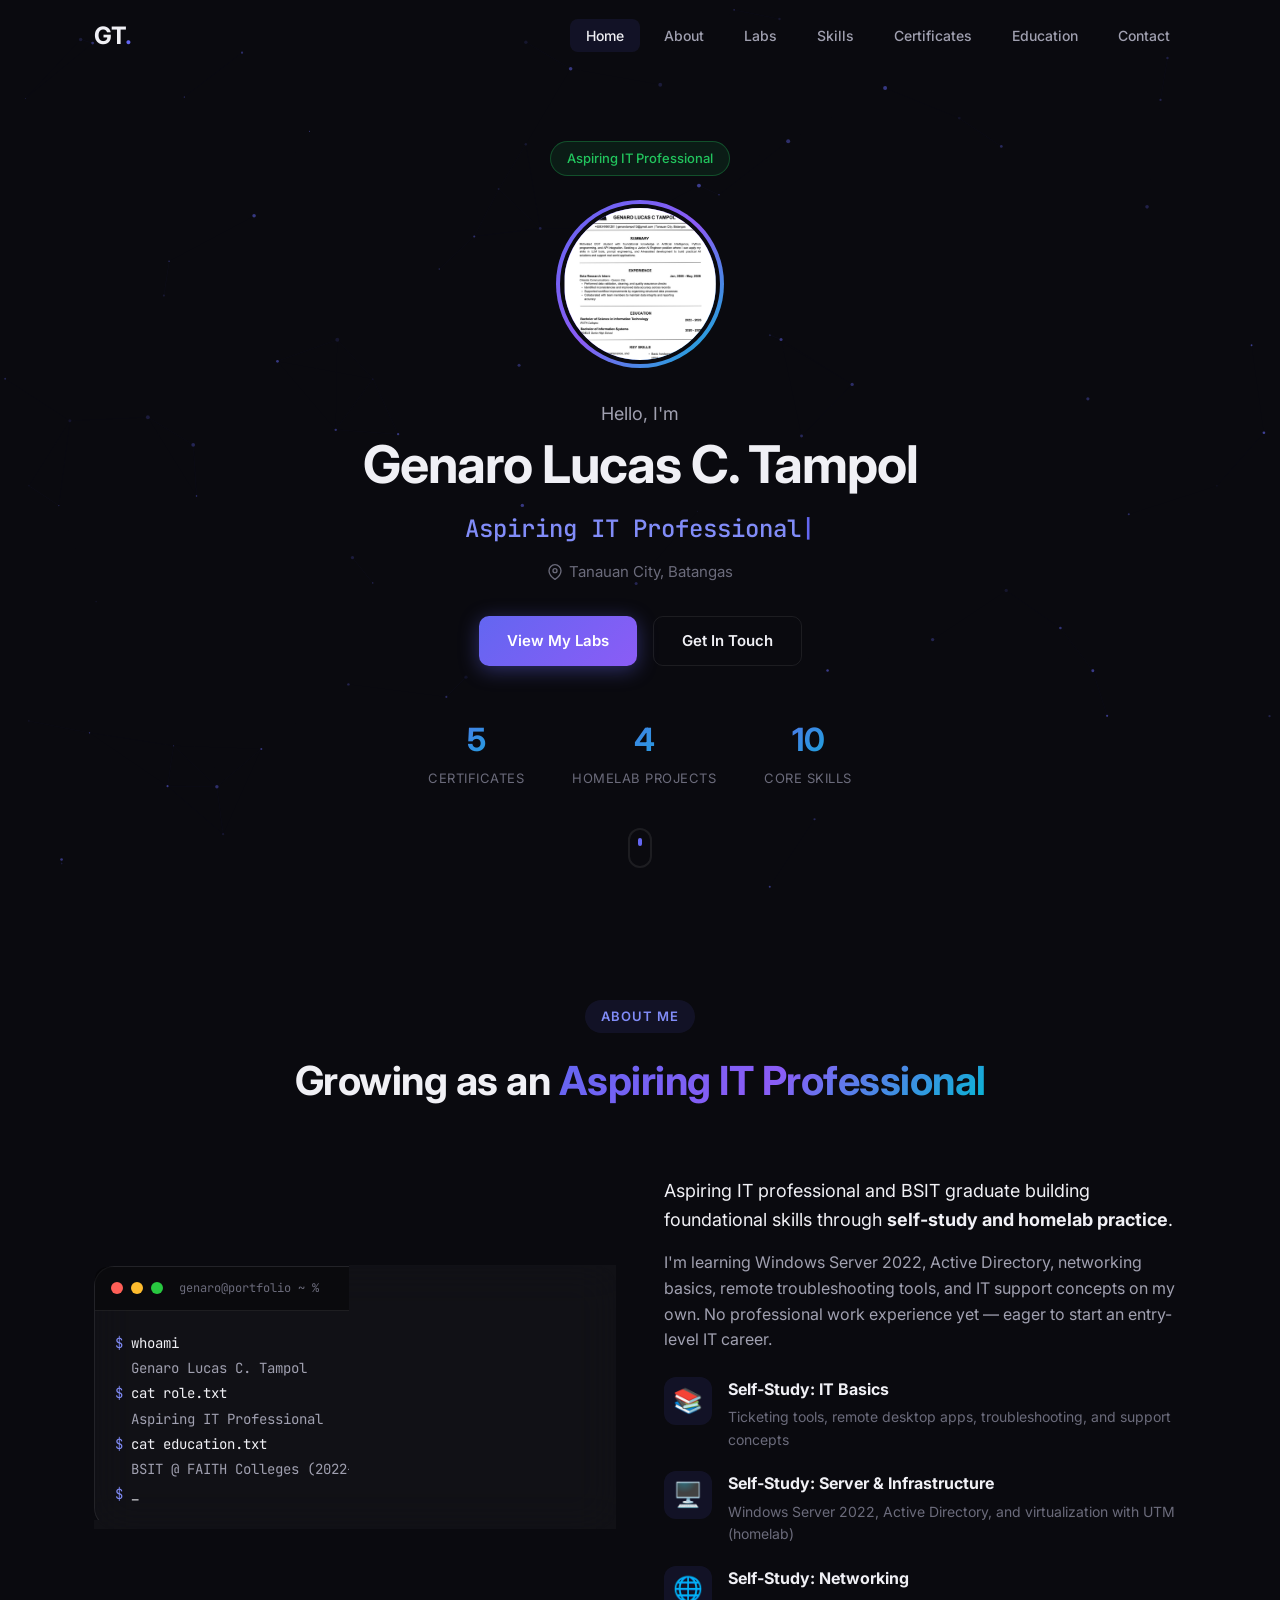
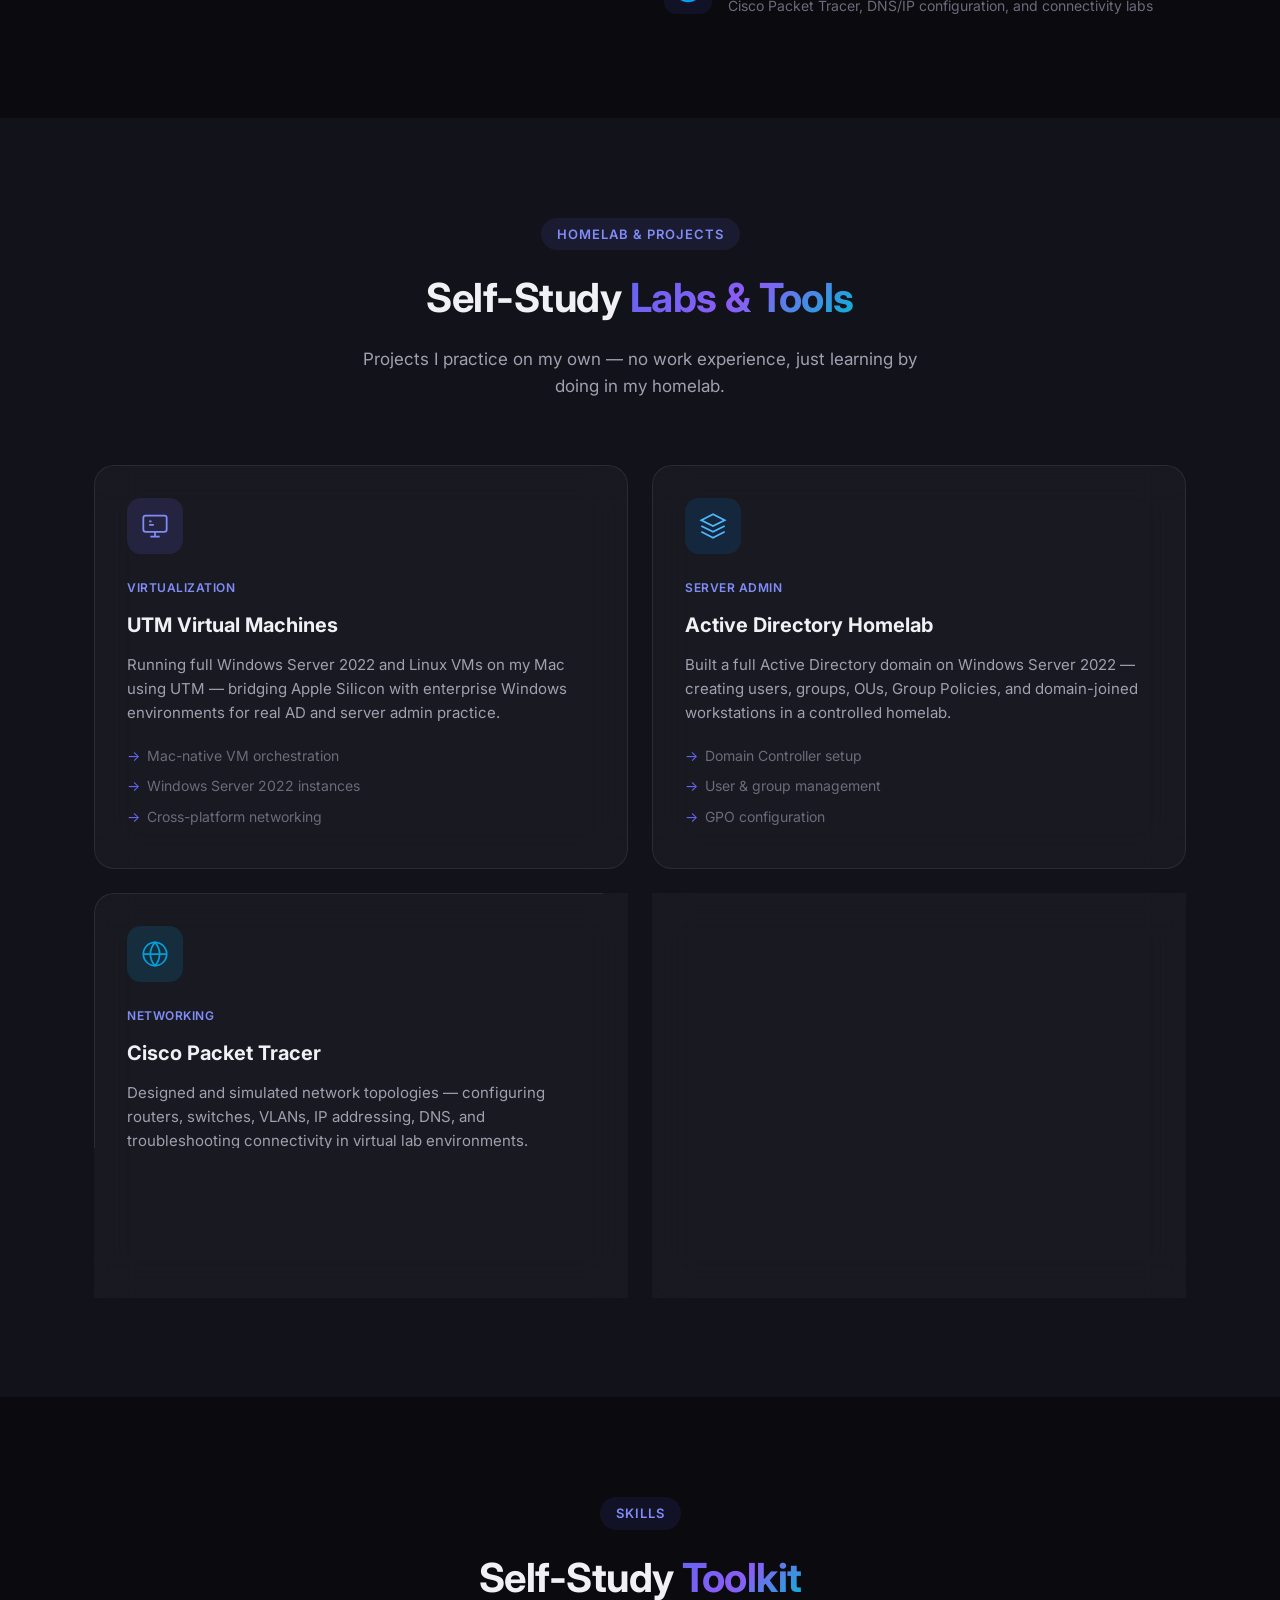
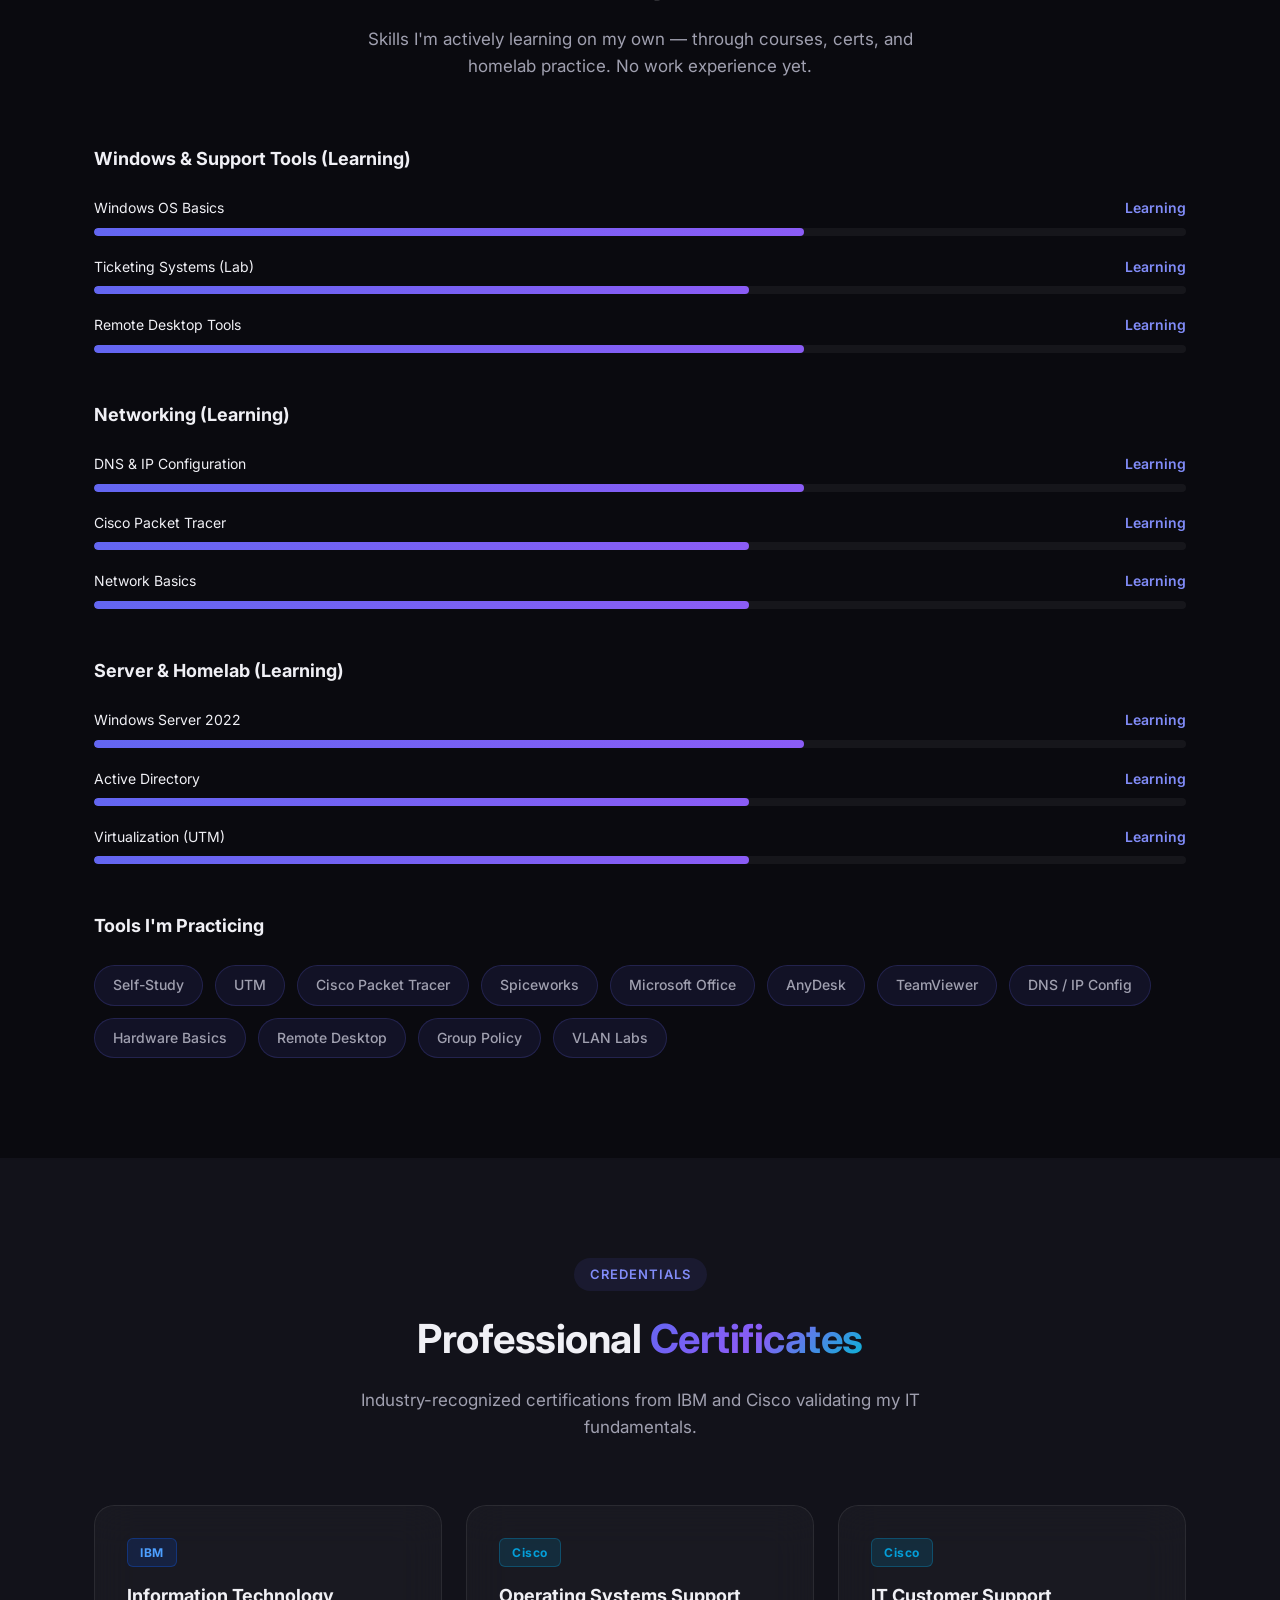
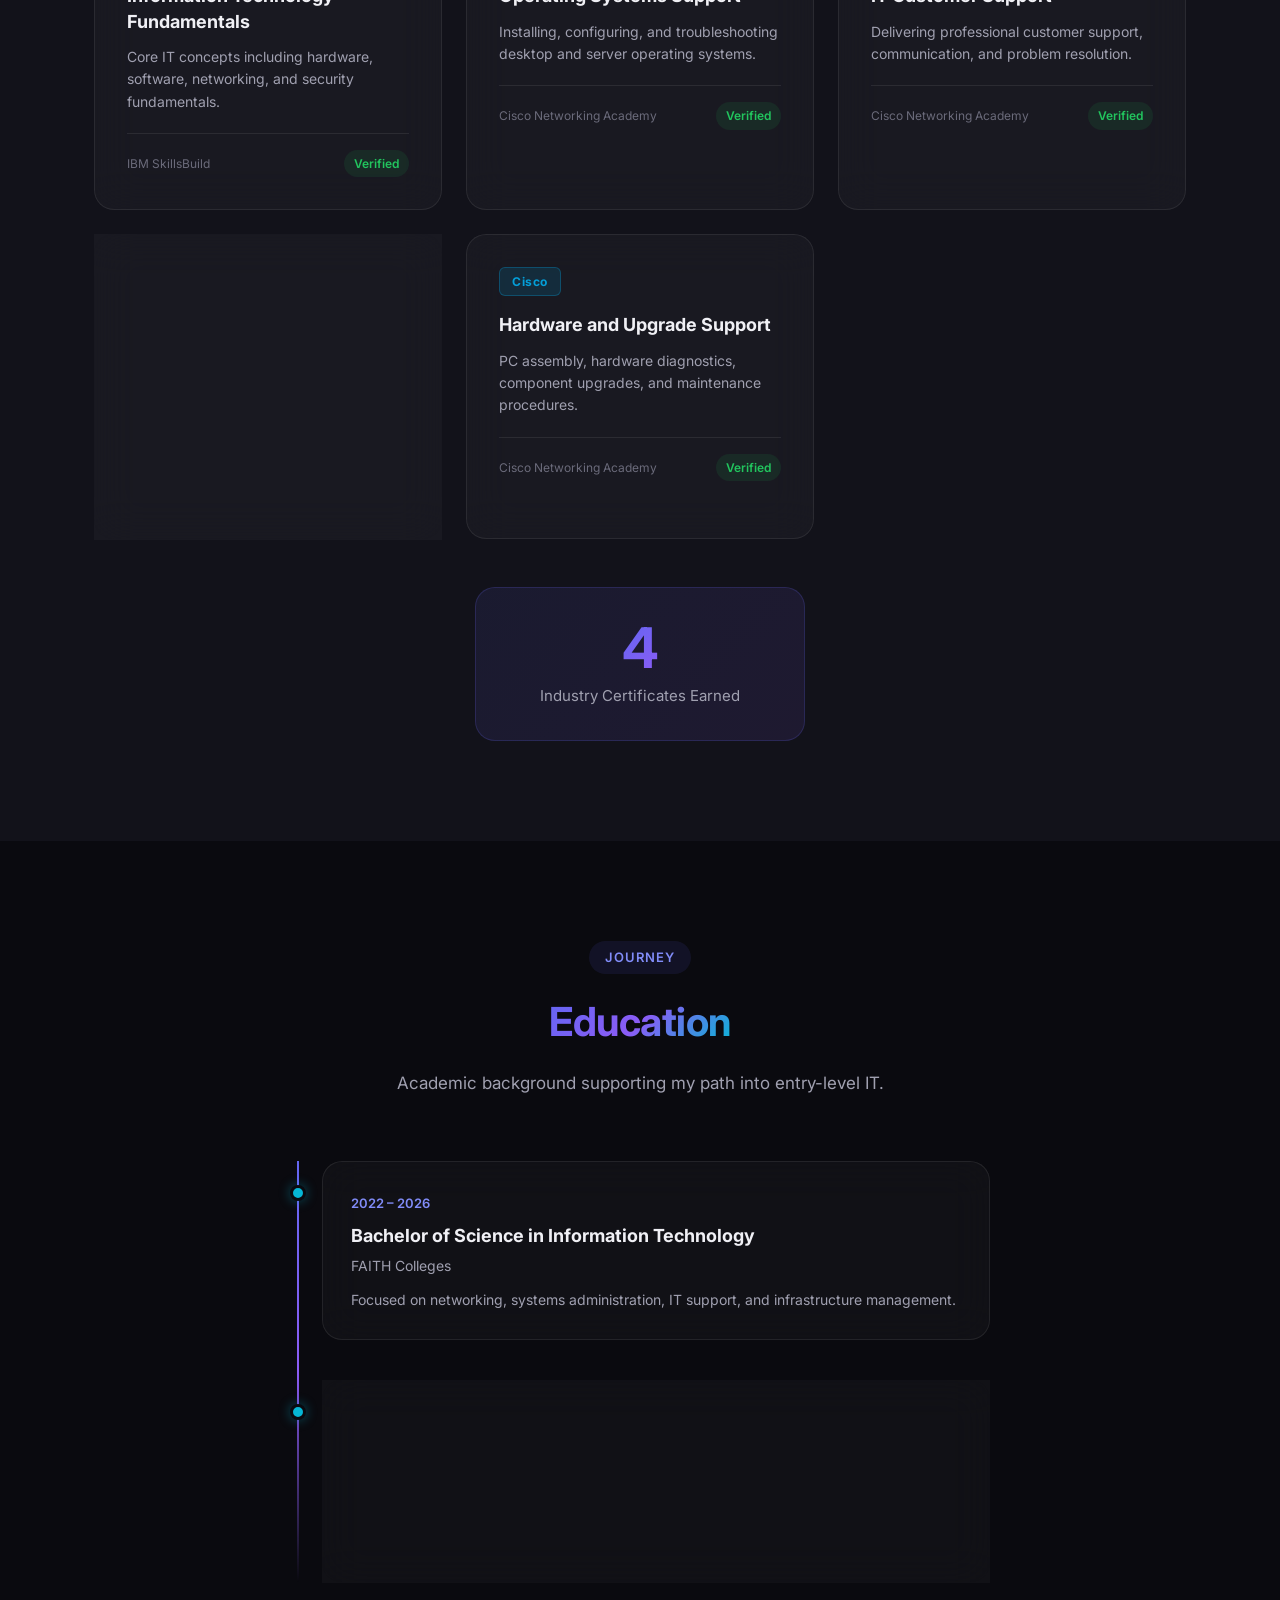
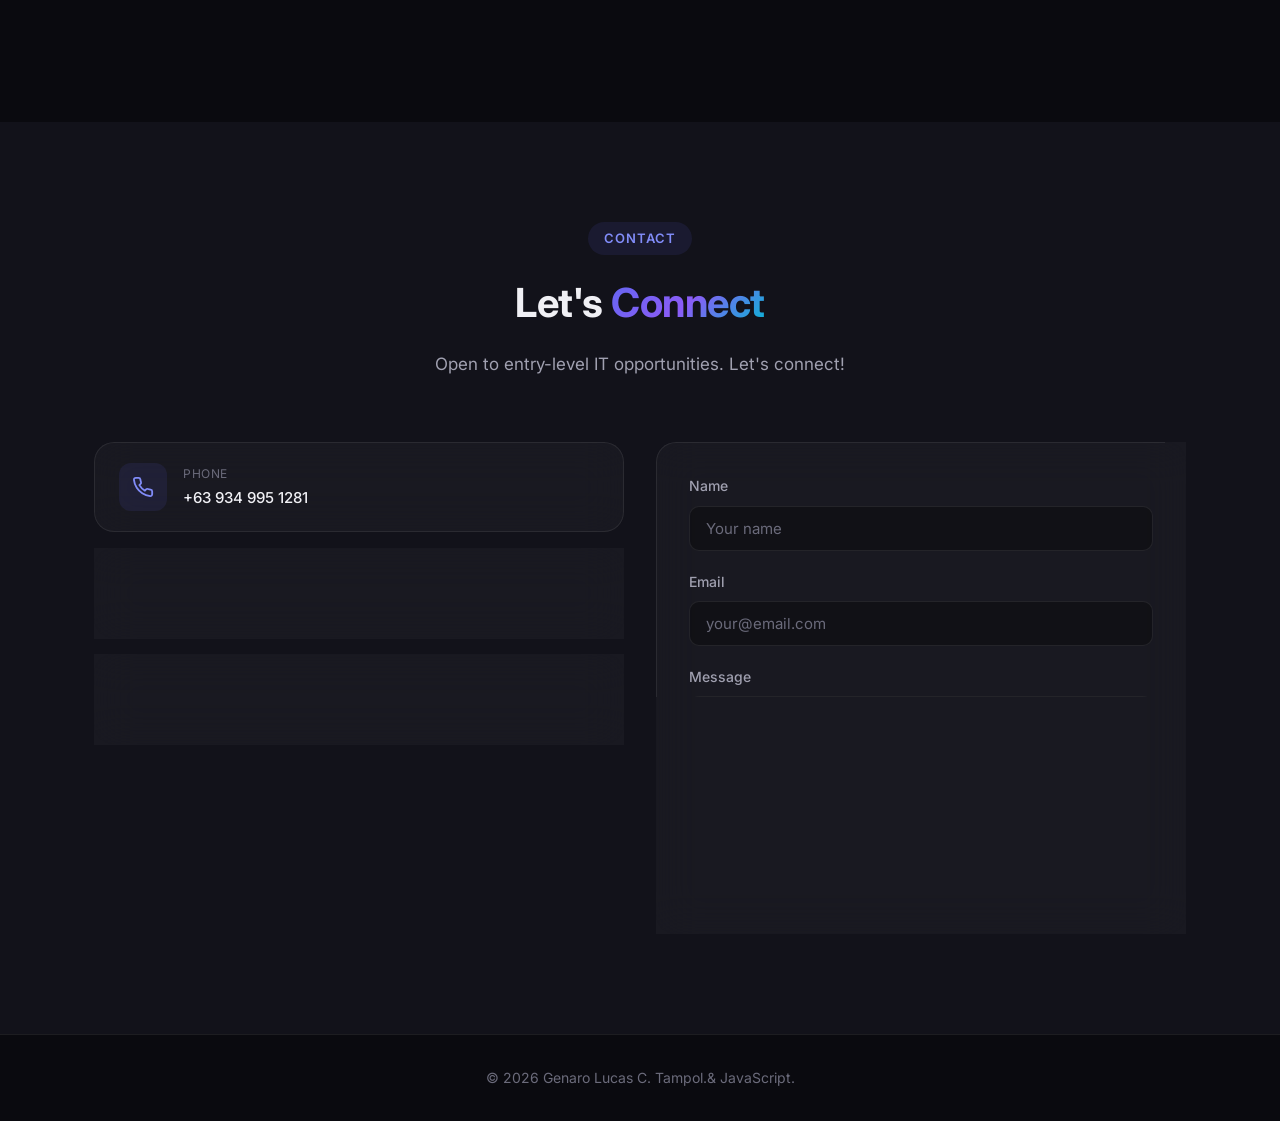
==== commit 2c5d6ceb: "Update index.html" ====
--- a/index.html
+++ b/index.html
@@ -381,9 +381,9 @@
             <div class="timeline-dot edu"></div>
             <div class="timeline-content glass">
               <span class="timeline-date">2020 – 2022</span>
-              <h3>Bachelor of Information Systems</h3>
+              <h3>STEM</h3>
               <p class="timeline-org">FIDELIS Senior High School</p>
-              <p>Built early foundations in information systems, programming logic, and technology concepts.</p>
+              <p>The STEM strand at FAITH is designed to prepare students for college degrees in engineering, health sciences, computer studies, and other technology-driven fields.</p>
             </div>
           </article>
         </div>
@@ -451,7 +451,7 @@
 
   <footer class="footer">
     <div class="container">
-      <p>&copy; 2026 Genaro Lucas C. Tampol. Built with HTML, CSS &amp; JavaScript.</p>
+      <p>&copy; 2026 Genaro Lucas C. Tampol.&amp; JavaScript.</p>
     </div>
   </footer>
 
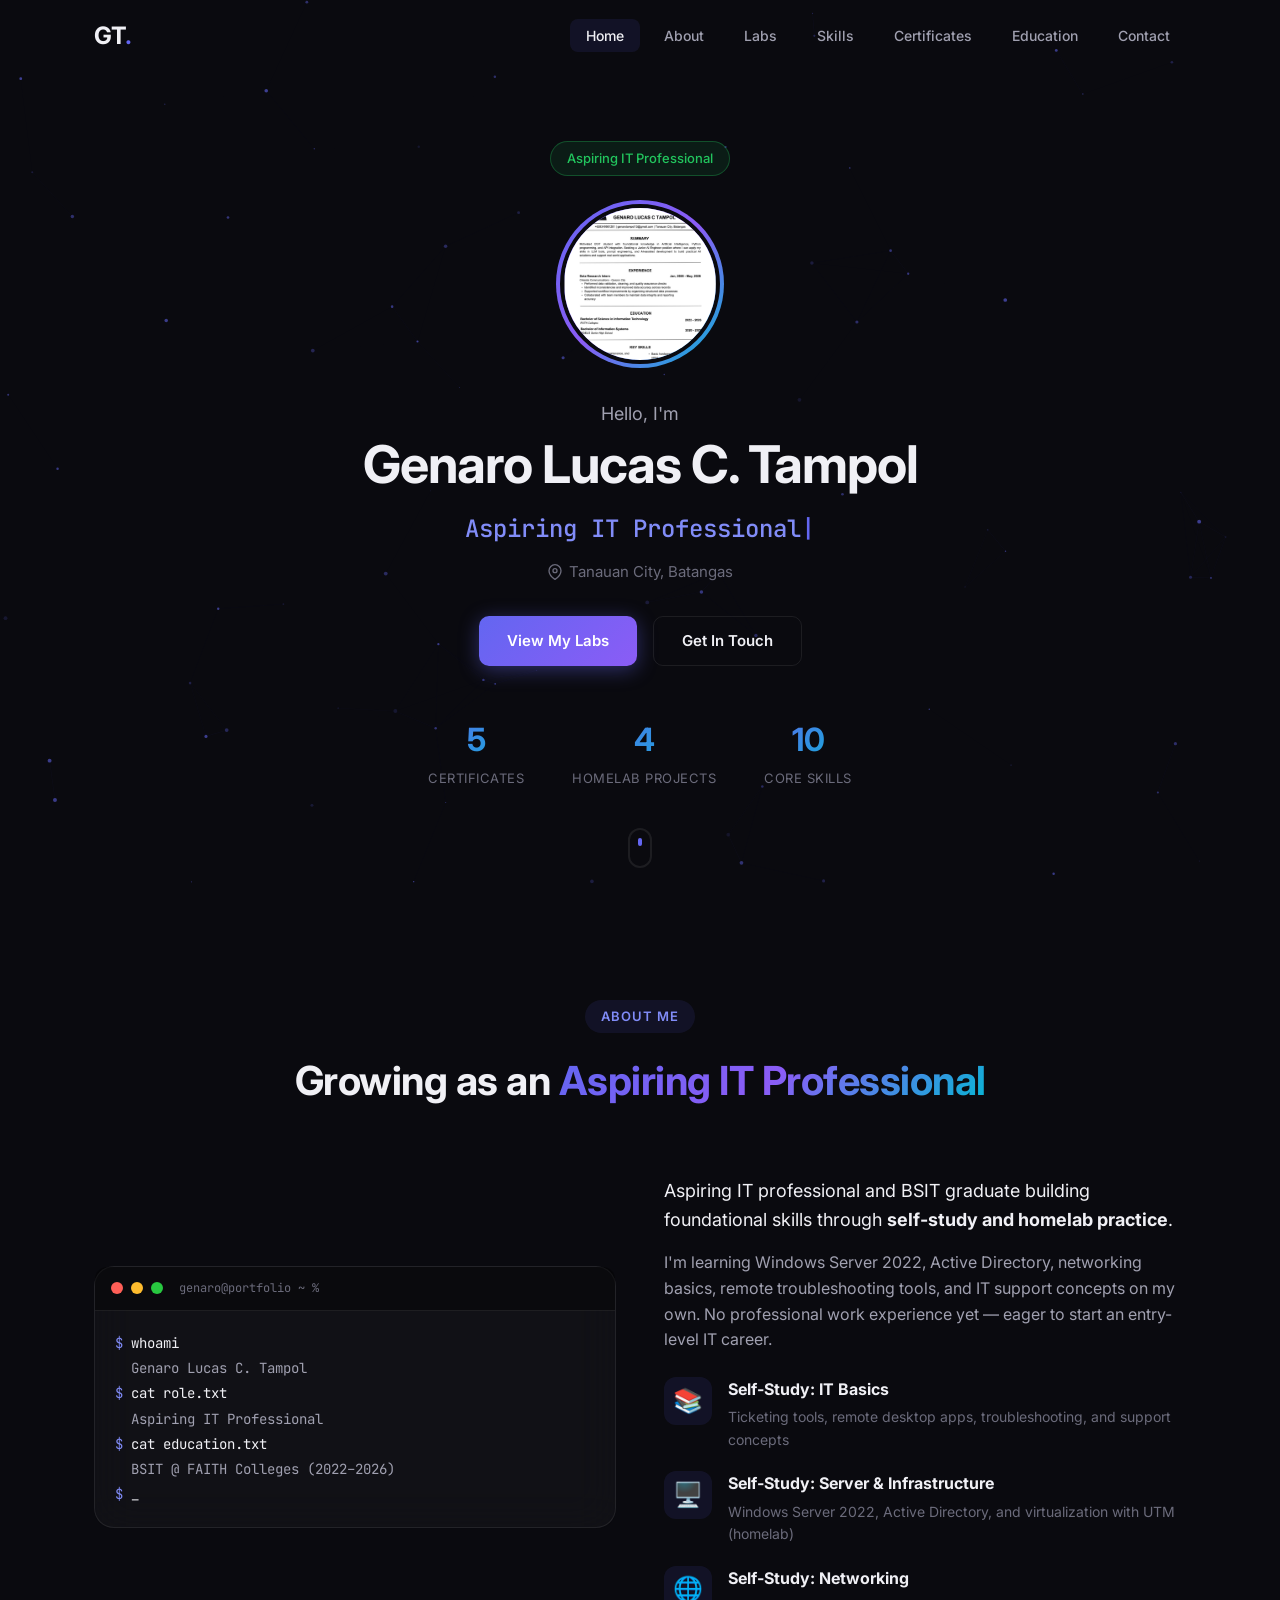
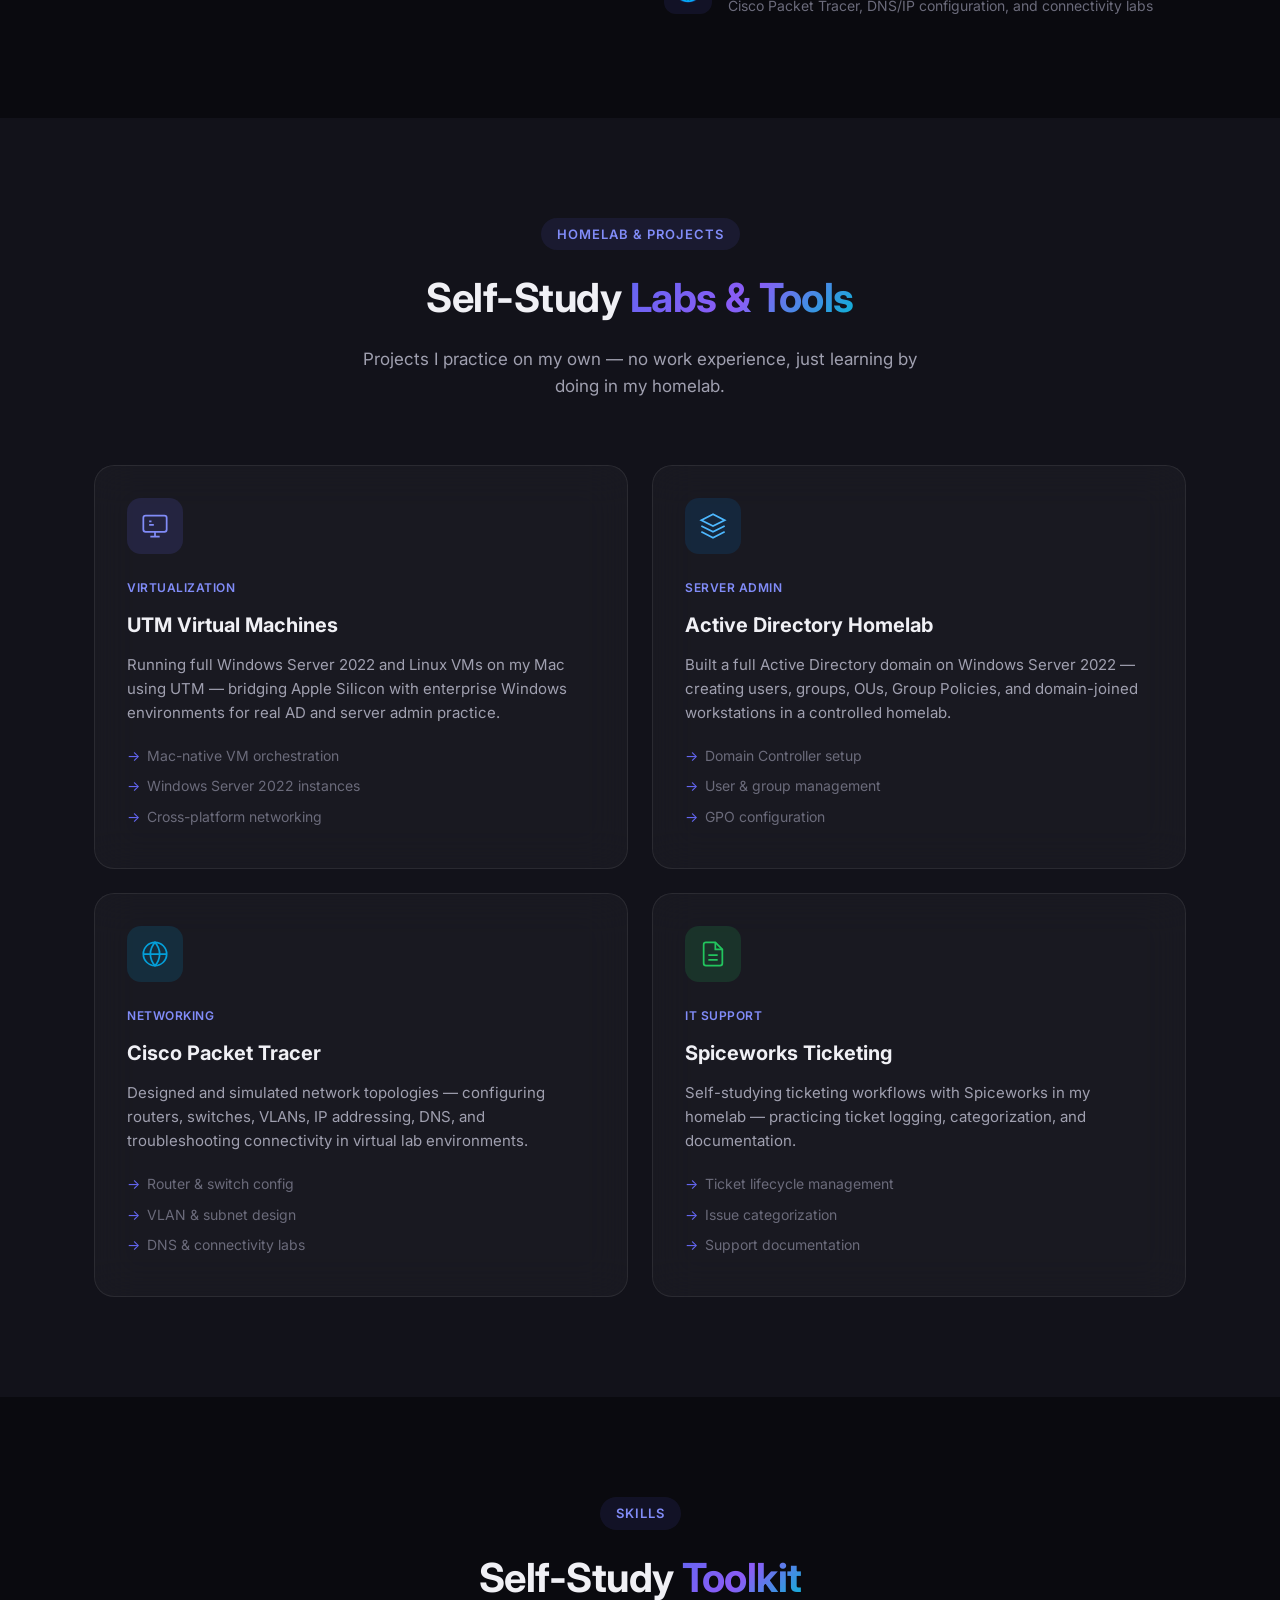
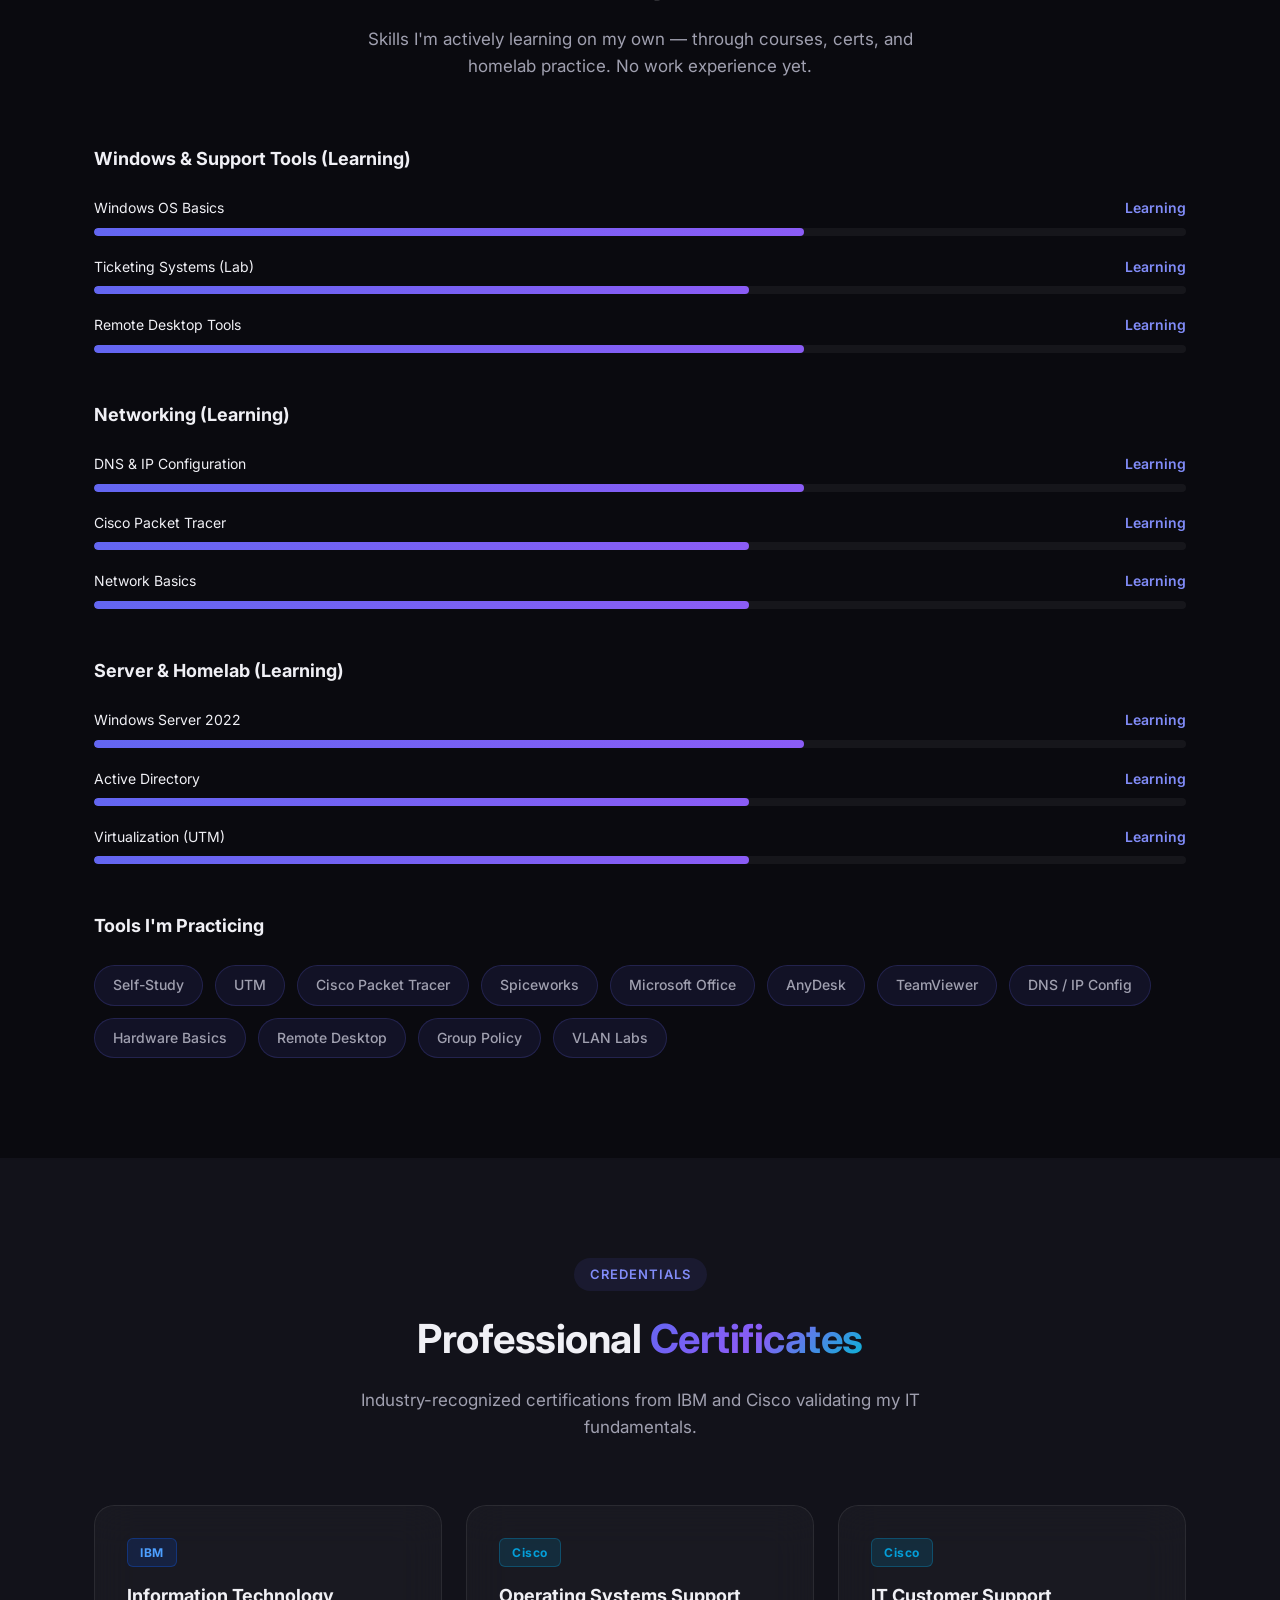
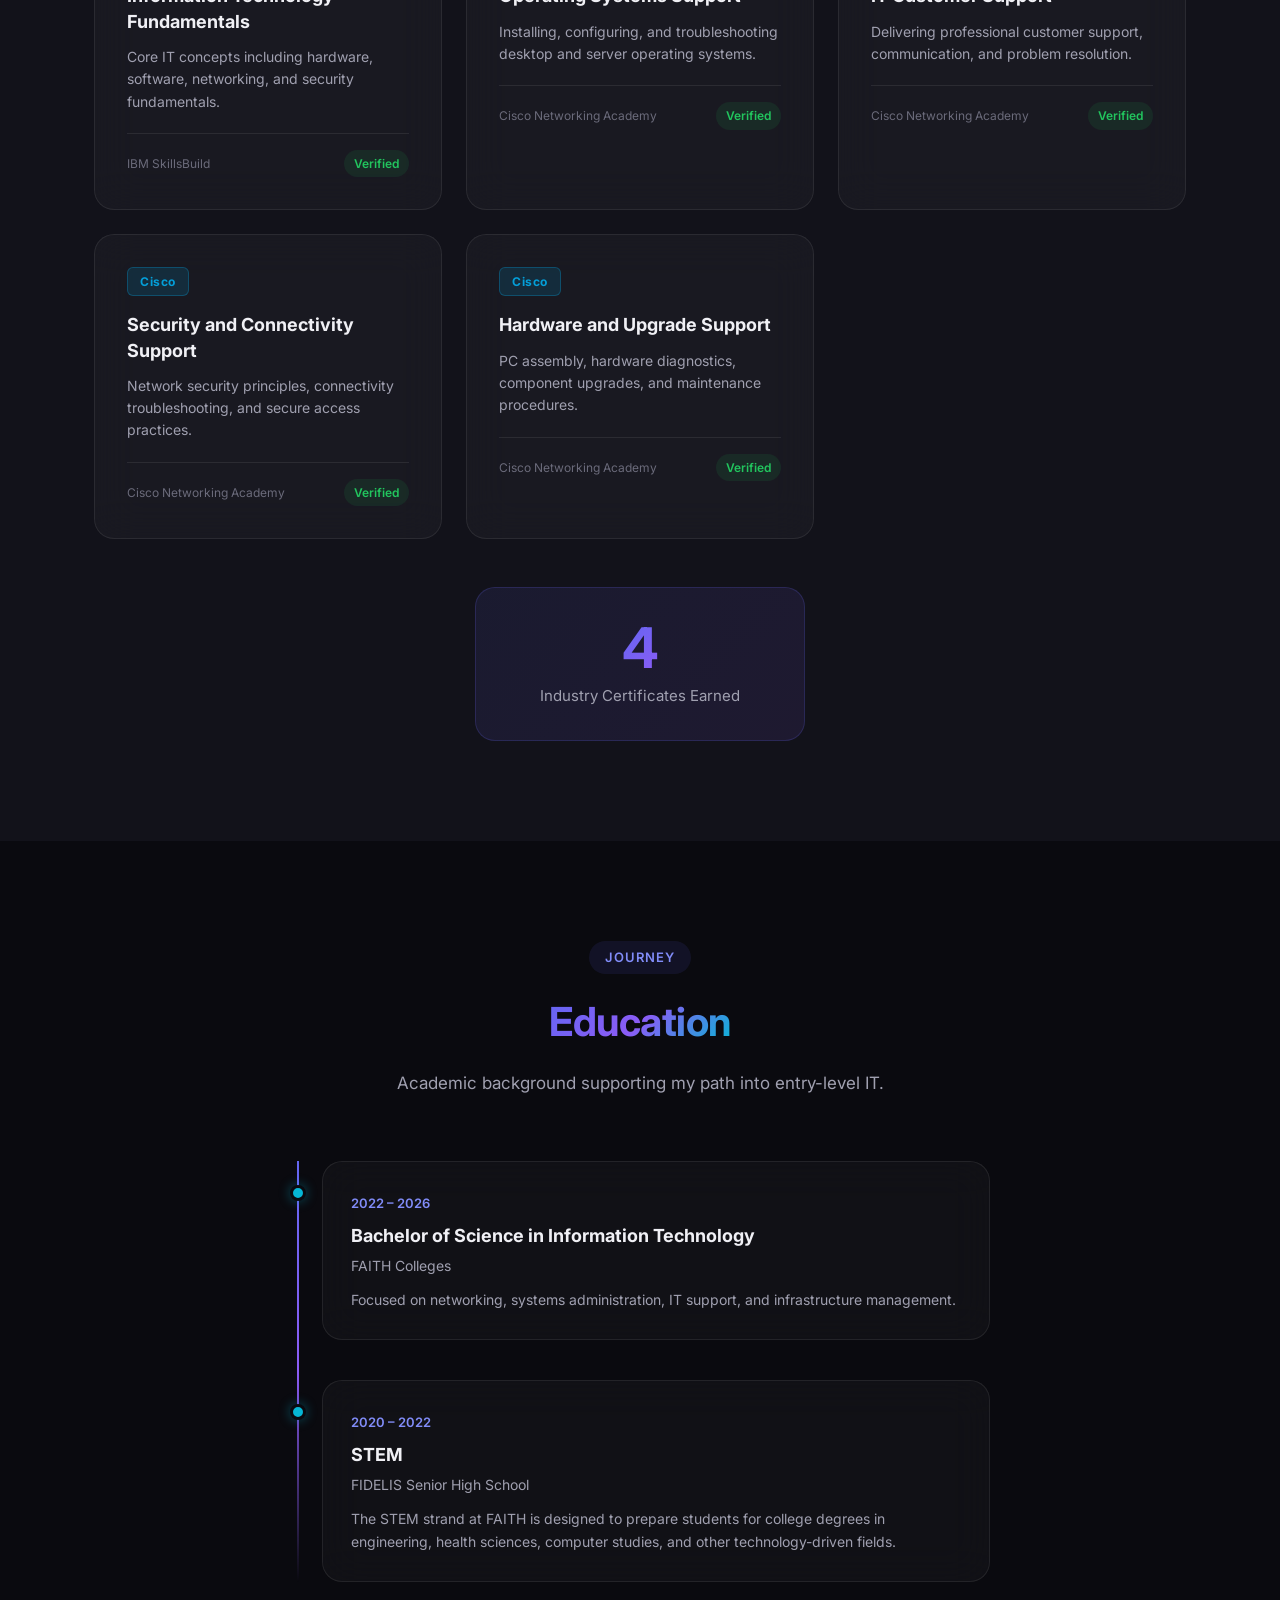
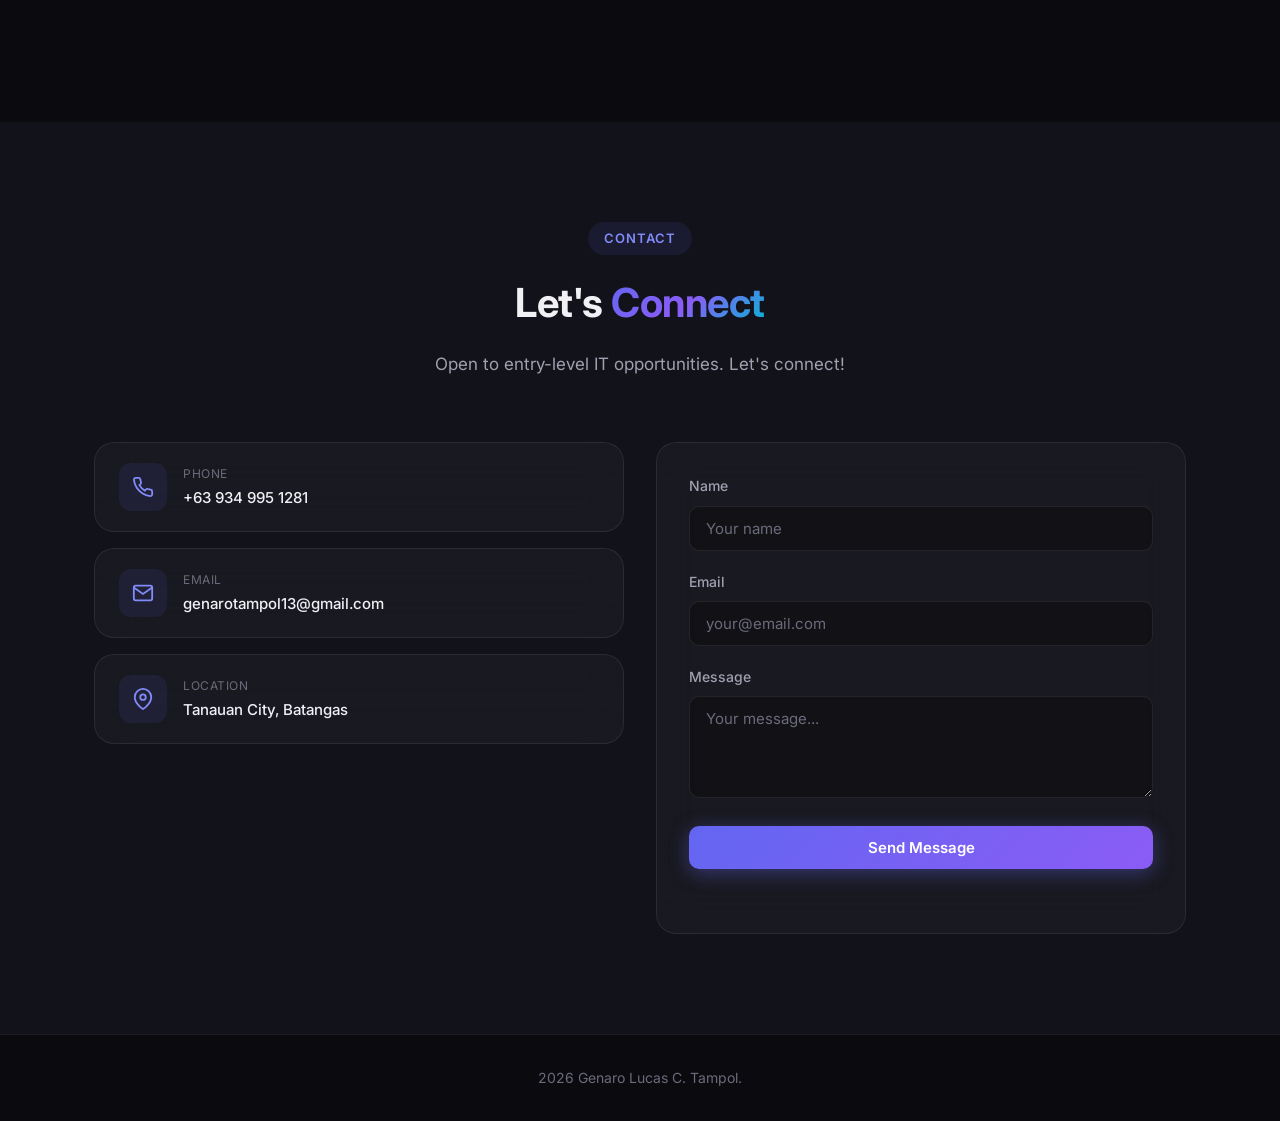
==== commit fc5039f4: "Update index.html" ====
--- a/index.html
+++ b/index.html
@@ -451,7 +451,7 @@
 
   <footer class="footer">
     <div class="container">
-      <p>&copy; 2026 Genaro Lucas C. Tampol.&amp; JavaScript.</p>
+      <p>2026 Genaro Lucas C. Tampol.</p>
     </div>
   </footer>
 
